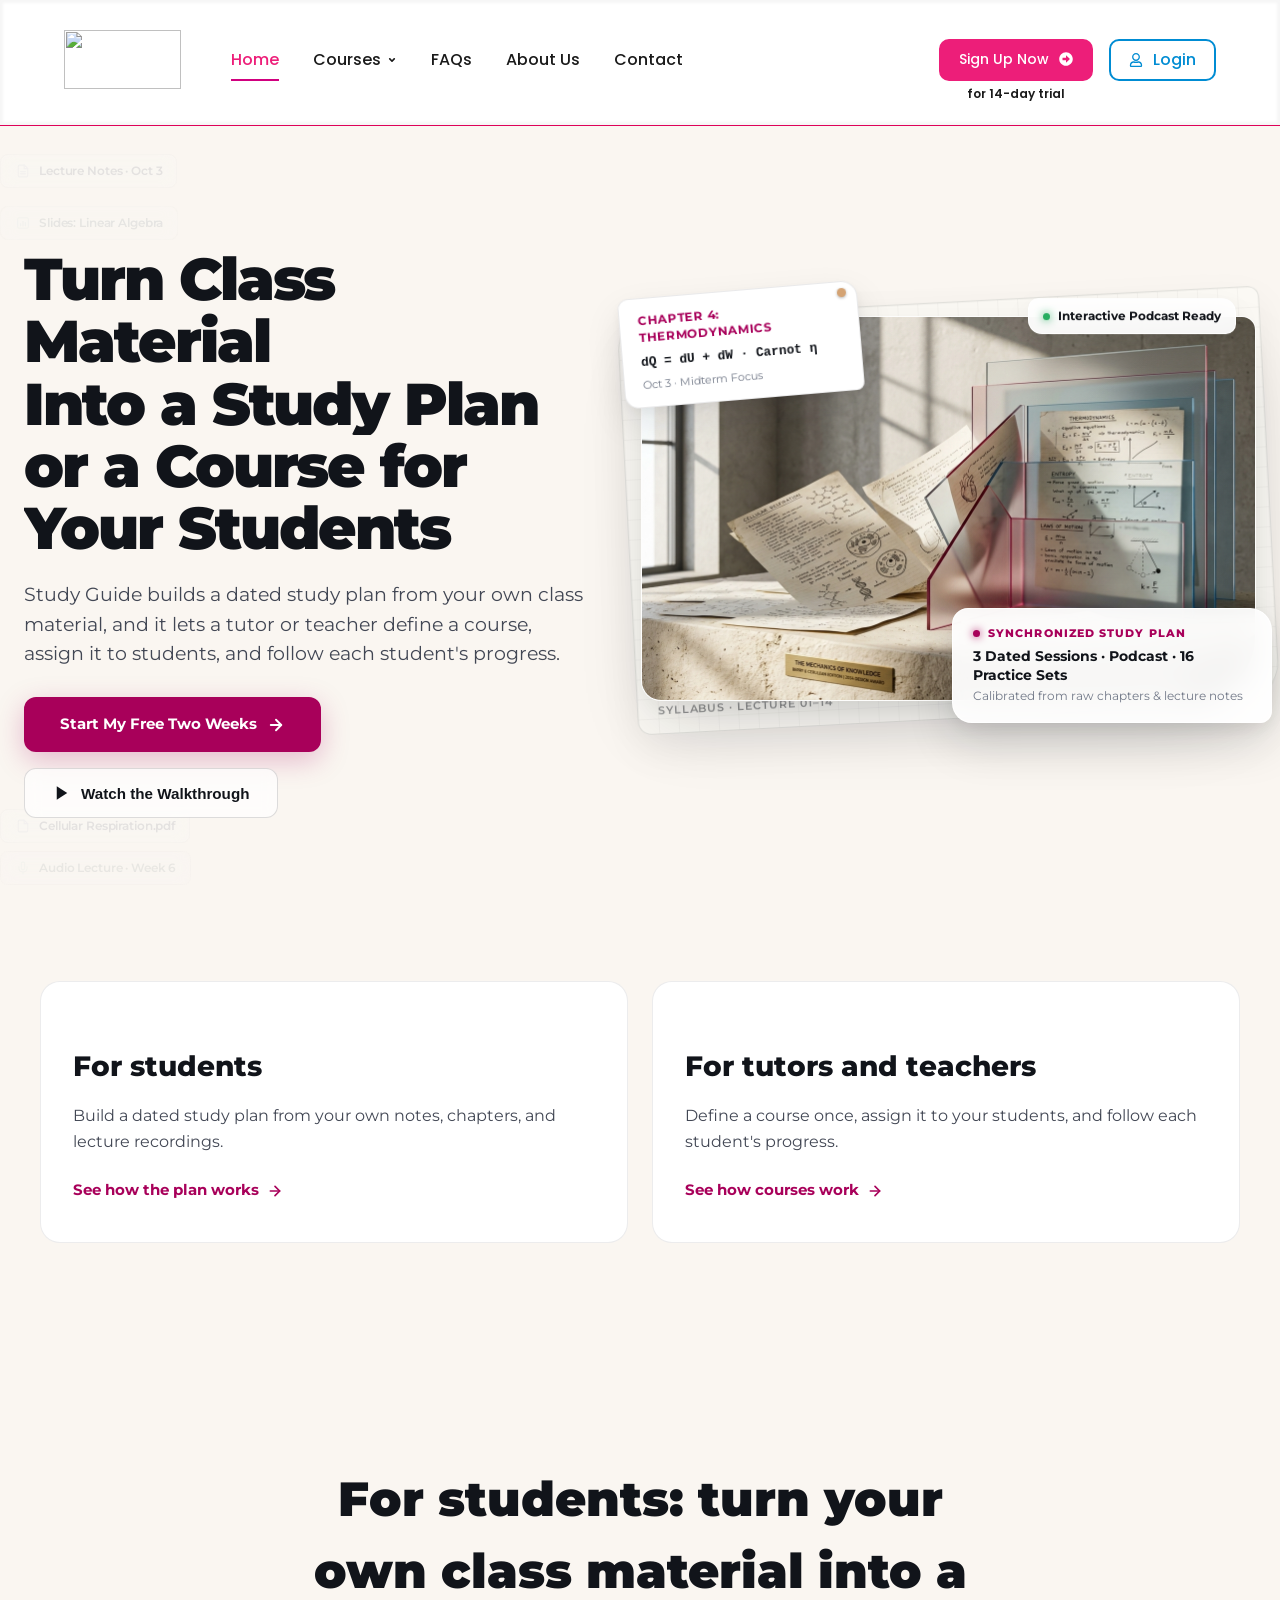
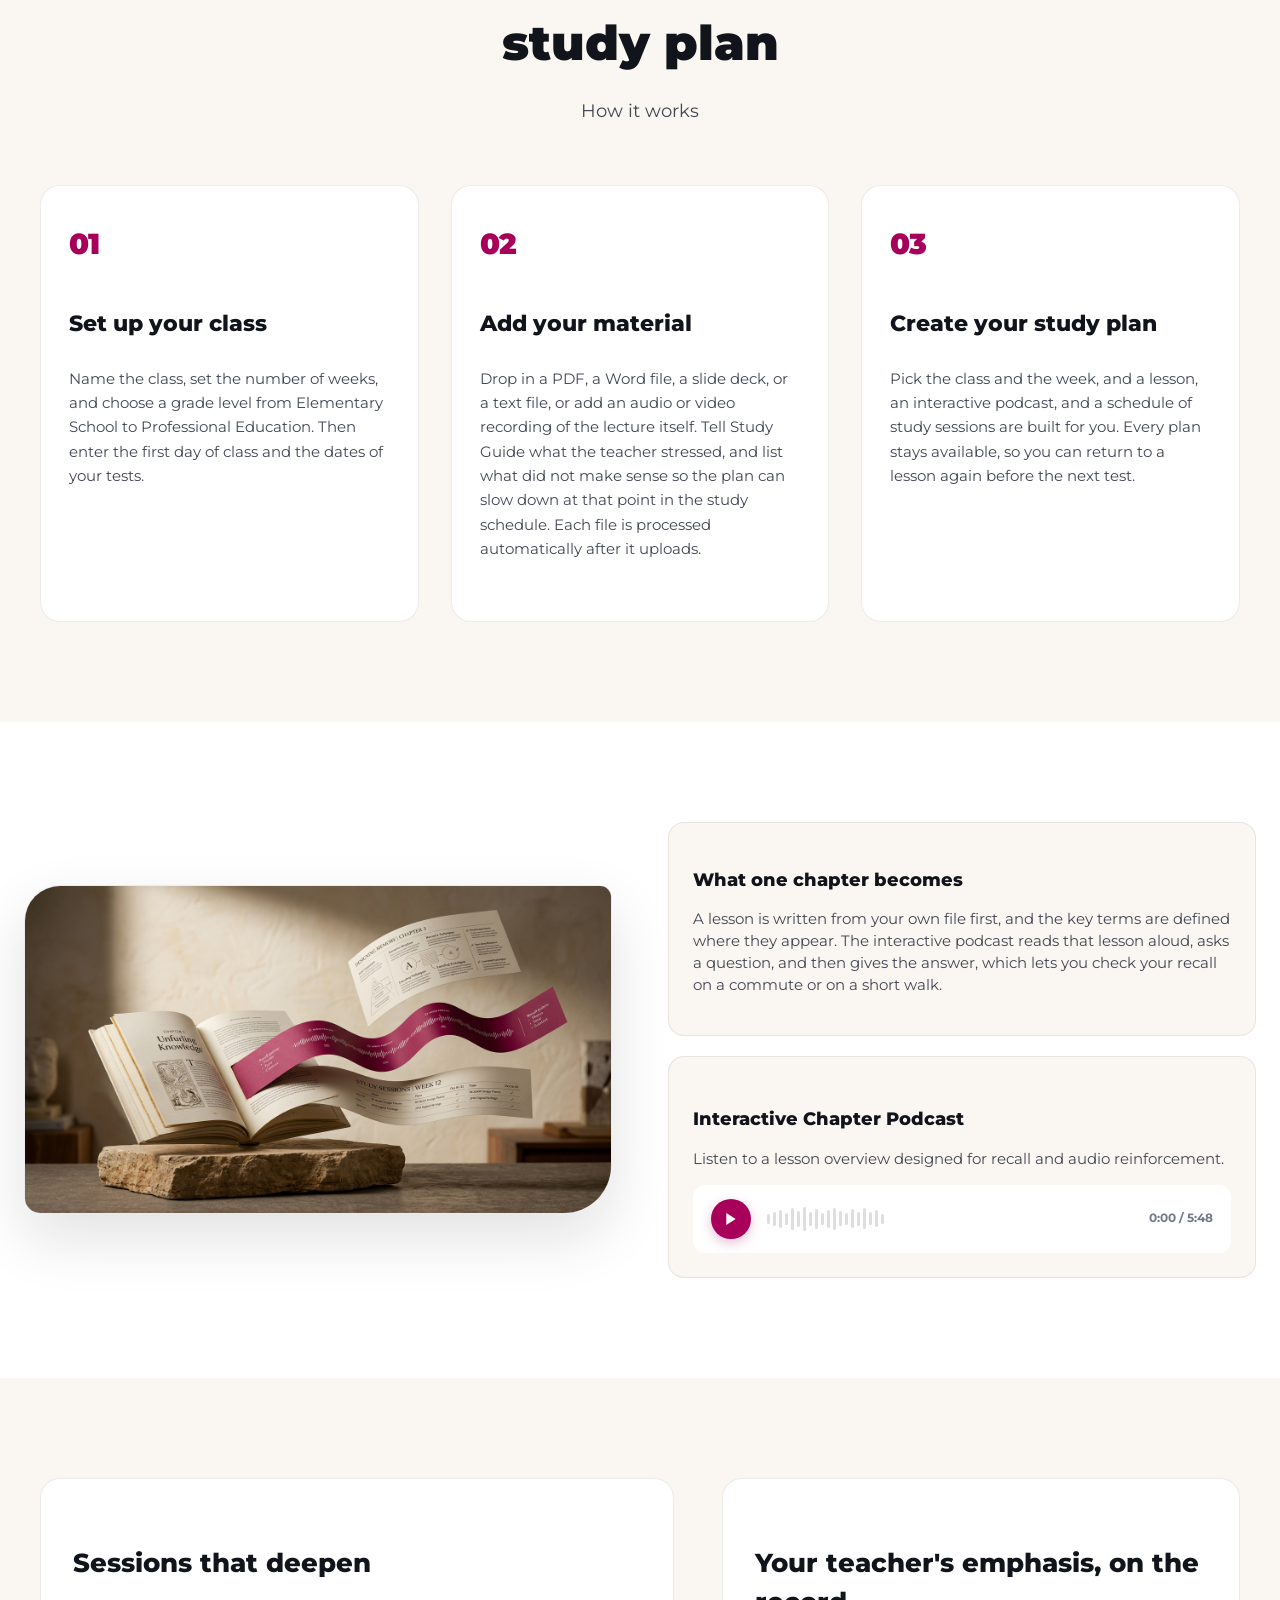
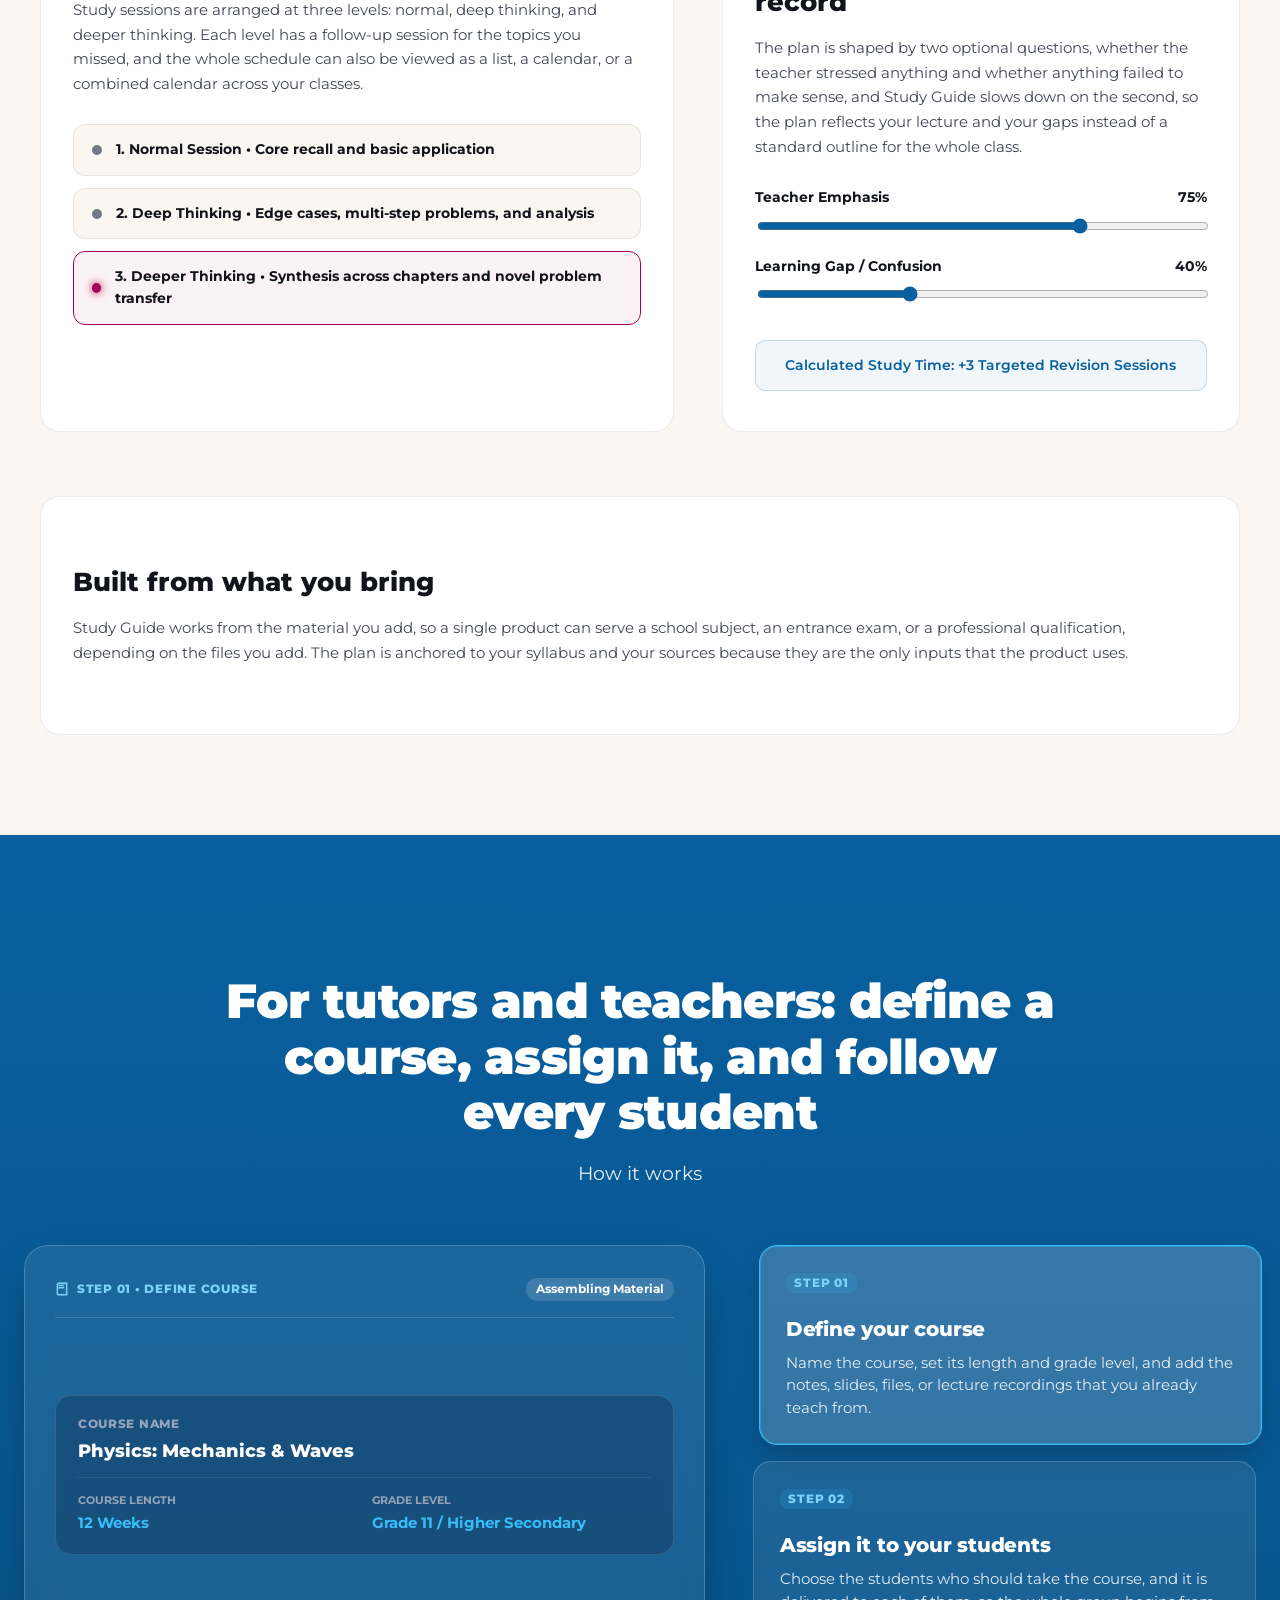
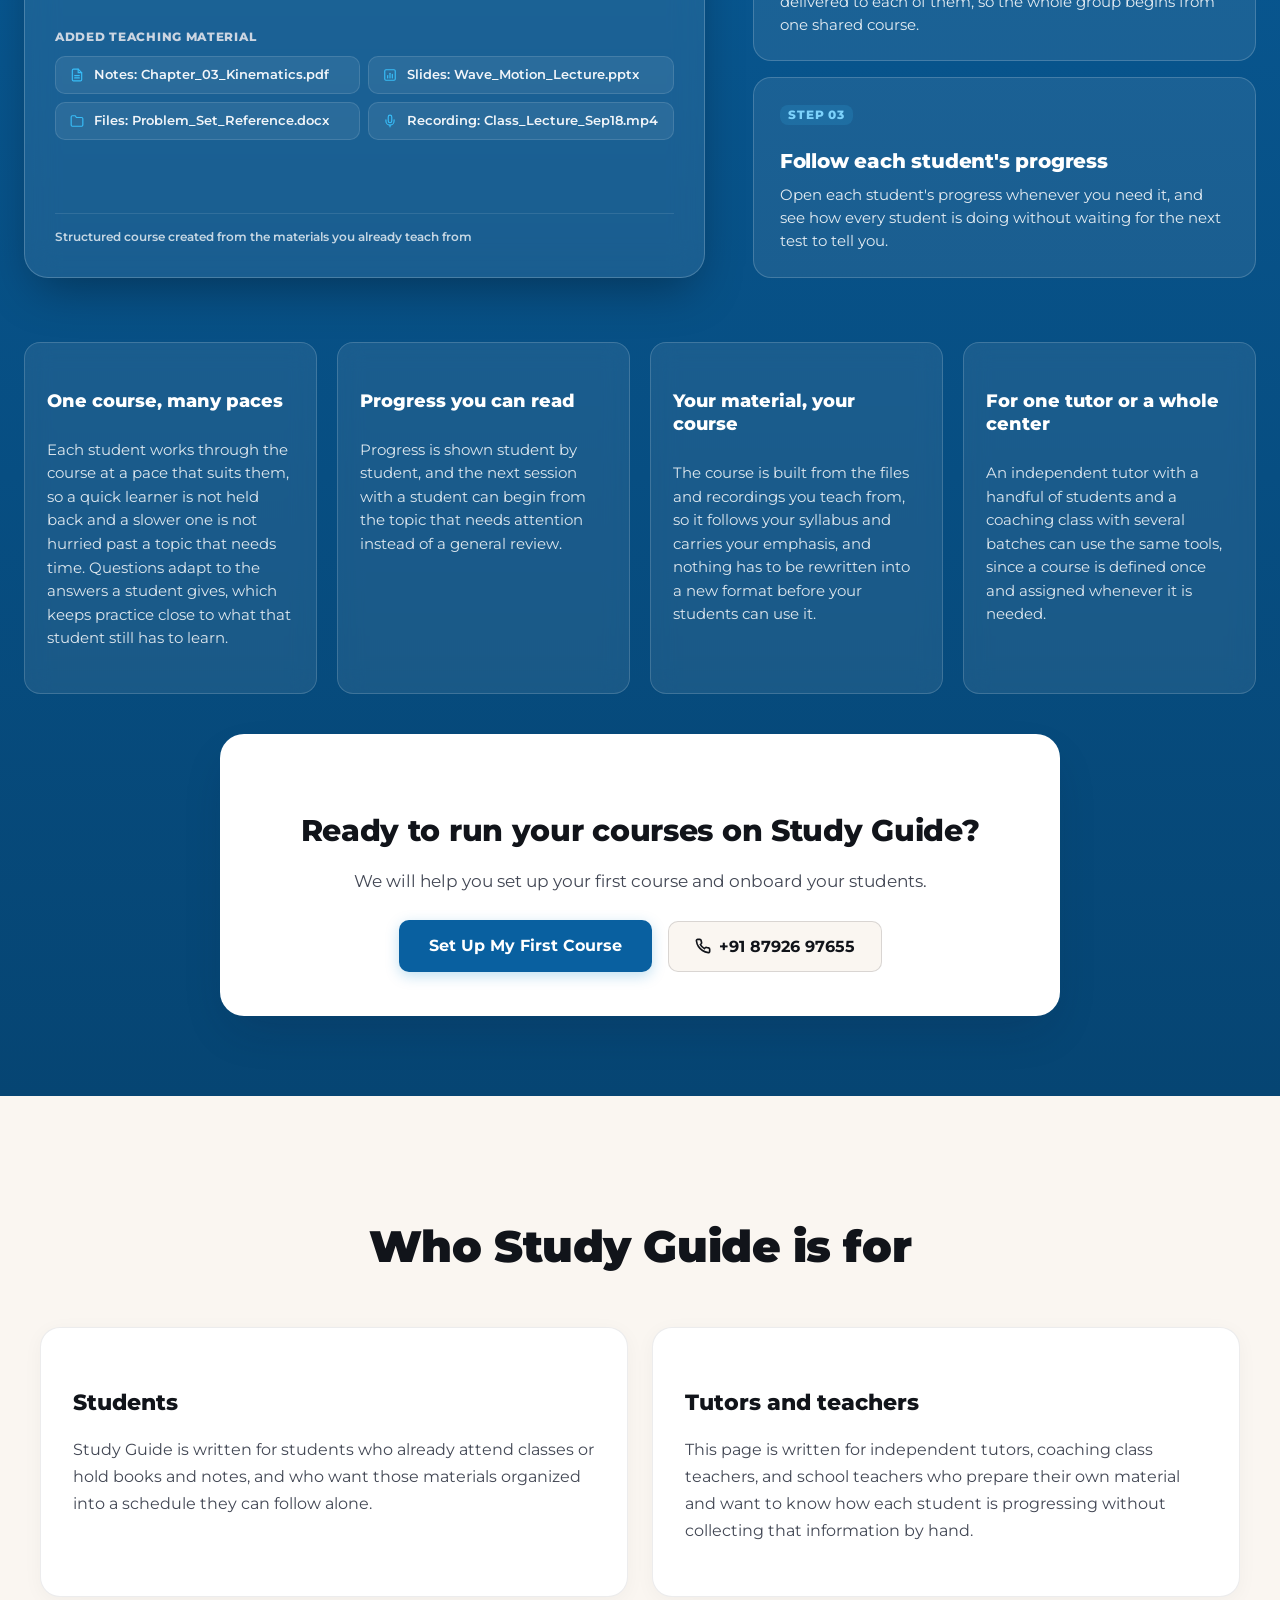
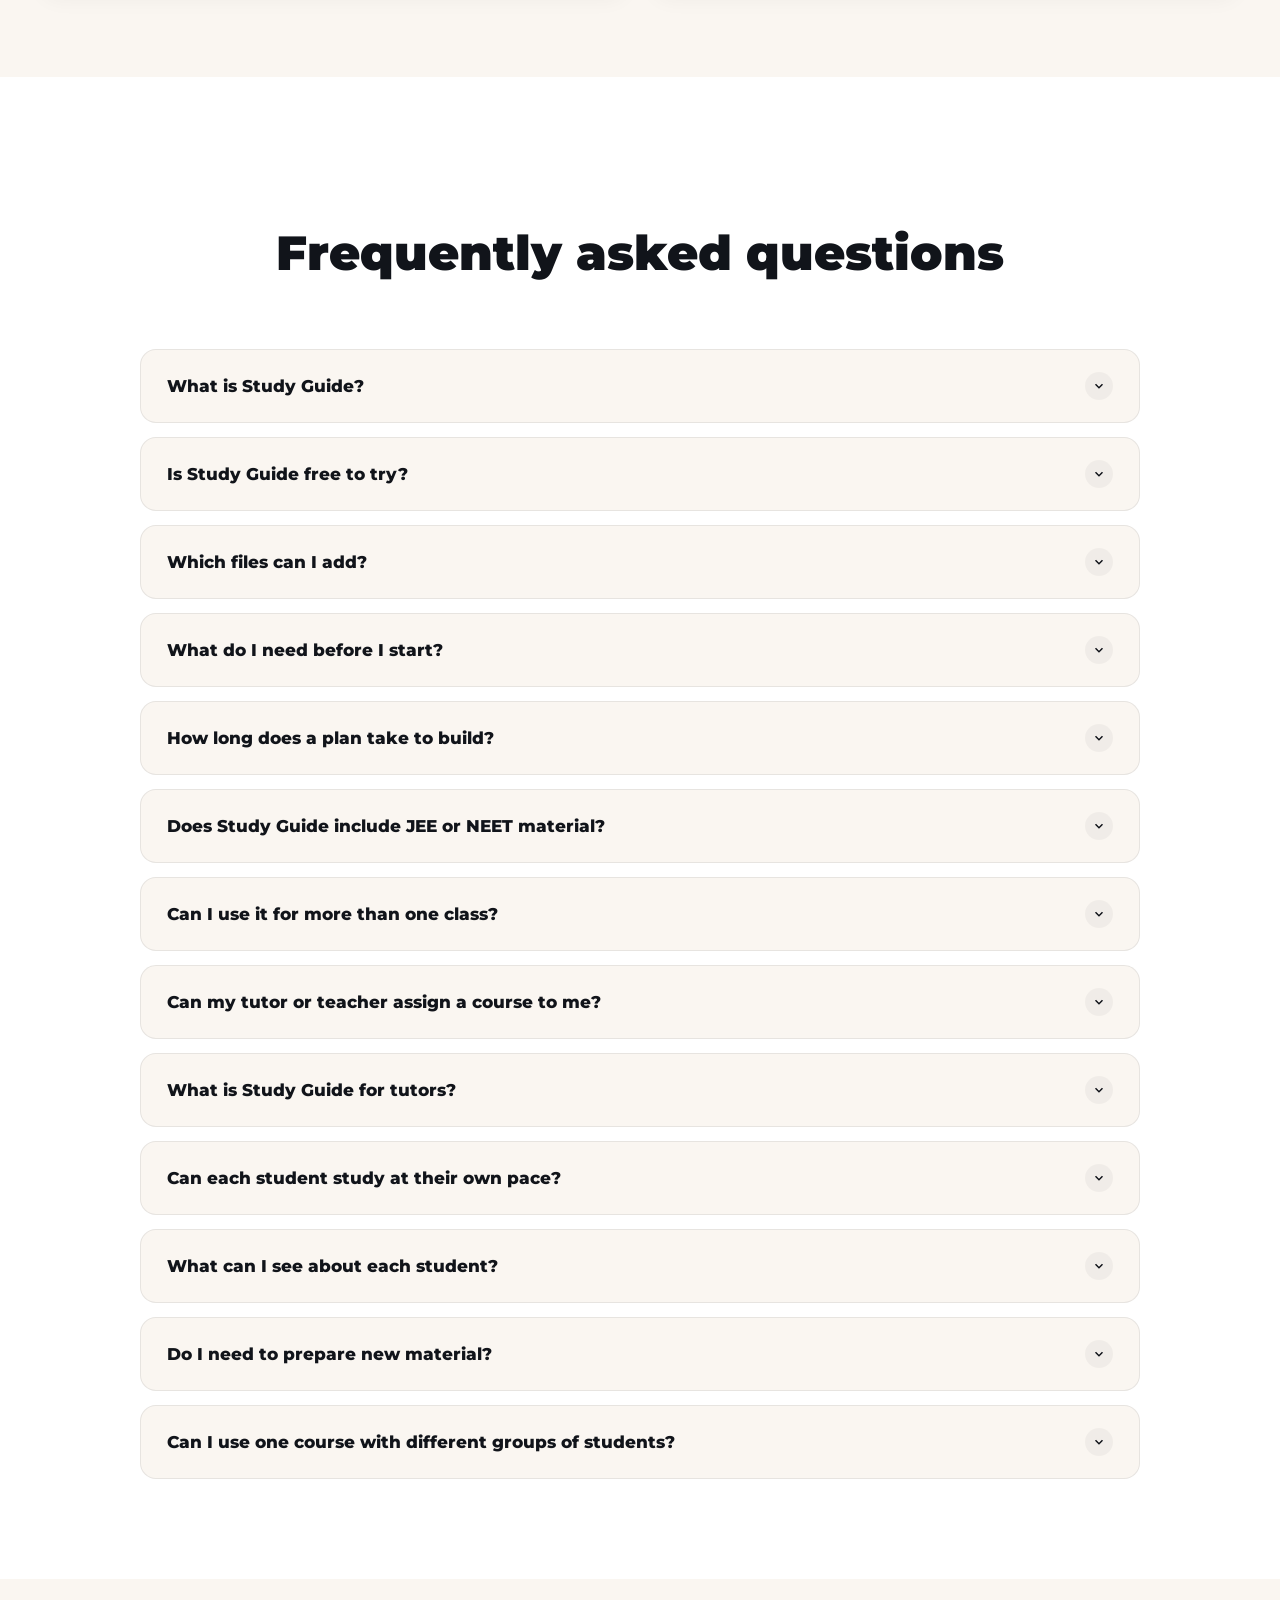
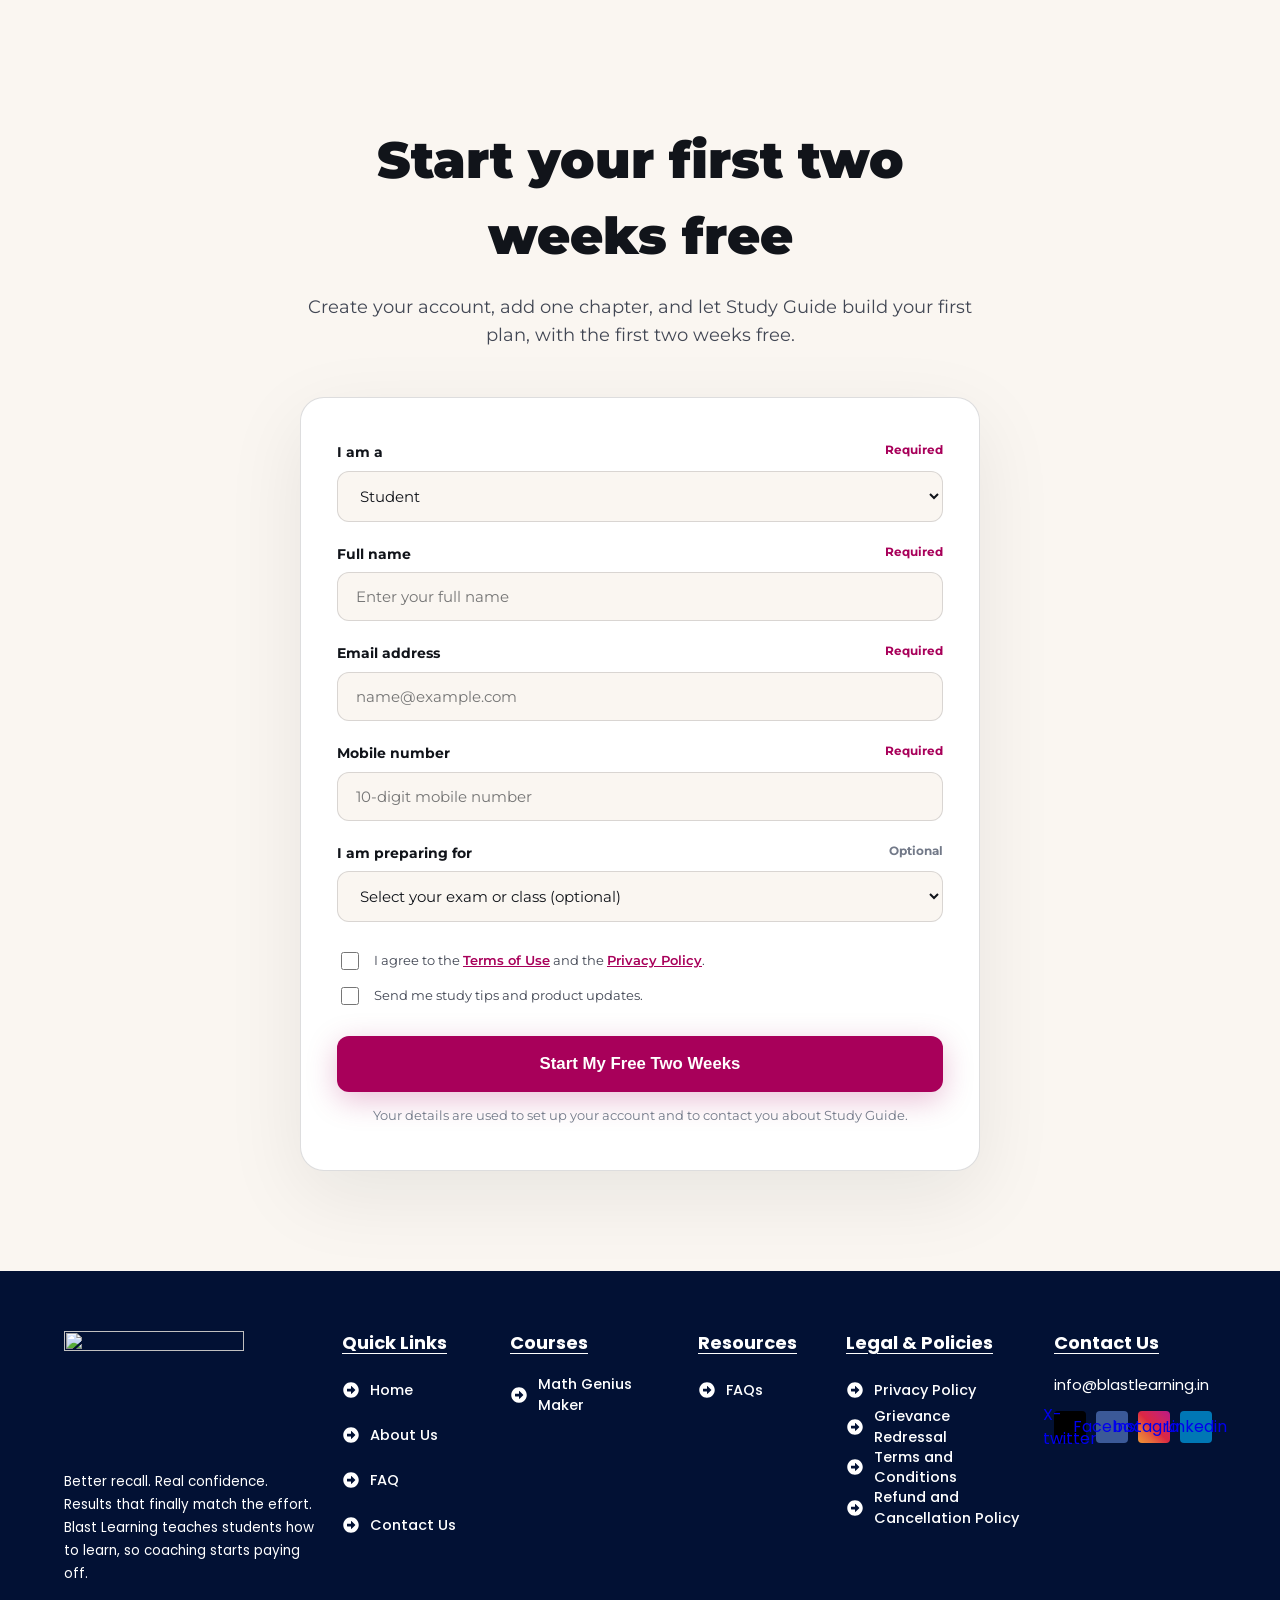
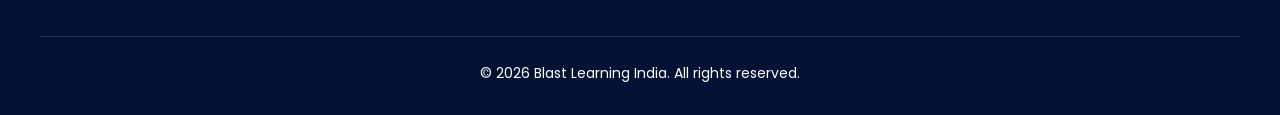
==== study-guide.html @ faa40636 "Update Study Guide page: Remove emojis and align strictly with approved Word doc" ====
<!DOCTYPE html>
<html lang="en-US">
<head>
  <meta charset="UTF-8">
  <meta name="viewport" content="width=device-width, initial-scale=1.0, minimum-scale=1.0">

  <!-- Primary SEO -->
  <title>Study Guide | Study Plans for Students, Courses for Tutors</title>
  <meta name="description" content="Turn class material into a study plan, or define a course, assign it, and follow each student's progress. First two weeks free.">
  <meta name="keywords" content="study plan from notes, course builder for tutors, track student progress, assign lessons to students">
  <link rel="canonical" href="https://blastlearning.in/study-guide/">
  <meta name="robots" content="index, follow">

  <!-- Open Graph -->
  <meta property="og:type" content="website">
  <meta property="og:url" content="https://blastlearning.in/study-guide/">
  <meta property="og:title" content="Study Guide | Study Plans for Students, Courses for Tutors">
  <meta property="og:description" content="Turn class material into a study plan, or define a course, assign it, and follow each student's progress. First two weeks free.">
  <meta property="og:image" content="https://blastlearning.in/wp-content/uploads/2026/08/competency-based-learning-BAtKkKB3.png">
  <meta property="og:image:width" content="1200">
  <meta property="og:image:height" content="630">

  <!-- Twitter Card -->
  <meta name="twitter:card" content="summary_large_image">
  <meta name="twitter:title" content="Study Guide | Study Plans for Students, Courses for Tutors">
  <meta name="twitter:description" content="Turn class material into a study plan, or define a course, assign it, and follow each student's progress. First two weeks free.">
  <meta name="twitter:image" content="https://blastlearning.in/wp-content/uploads/2026/08/competency-based-learning-BAtKkKB3.png">

  <!-- Favicons -->
  <link rel="icon" href="https://blastlearning.in/wp-content/uploads/2026/09/cropped-fav3-32x32.png" sizes="32x32">
  <link rel="icon" href="https://blastlearning.in/wp-content/uploads/2026/09/cropped-fav3-192x192.png" sizes="192x192">
  <link rel="apple-touch-icon" href="https://blastlearning.in/wp-content/uploads/2026/09/cropped-fav3-180x180.png">

  <!-- Google Fonts: Poppins (Locked Site Chrome) + Montserrat & Newsreader (Study Guide Art Direction) -->
  <link rel="preconnect" href="https://fonts.googleapis.com">
  <link rel="preconnect" href="https://fonts.gstatic.com" crossorigin>
  <link href="https://fonts.googleapis.com/css2?family=Montserrat:ital,wght@0,300;0,400;0,500;0,600;0,700;0,800;0,900;1,400;1,600&family=Newsreader:ital,opsz,wght@0,6..72,400;0,6..72,500;0,6..72,600;1,6..72,400;1,6..72,500;1,6..72,600&family=Poppins:ital,wght@0,300;0,400;0,500;0,600;0,700;1,400;1,600&display=swap" rel="stylesheet">

  <!-- Locked Site Theme Stylesheets (WordPress / Elementor Chrome Integration) -->
  <link rel="stylesheet" id="hello-elementor-theme-style-css" href="https://blastlearning.in/wp-content/themes/hello-elementor/assets/css/theme.css?ver=3.4.9" media="all">
  <link rel="stylesheet" id="hello-elementor-header-footer-css" href="https://blastlearning.in/wp-content/themes/hello-elementor/assets/css/header-footer.css?ver=3.4.9" media="all">
    <link rel="stylesheet" id="royal-elementor-addons-css" href="https://blastlearning.in/wp-content/plugins/royal-elementor-addons/assets/css/frontend.min.css?ver=1.7.1064" media="all">
  <link rel="stylesheet" id="elementor-post-55-css" href="https://blastlearning.in/wp-content/uploads/elementor/css/local-55-frontend-desktop.css" media="all">
  <link rel="stylesheet" id="elementor-post-185-css" href="https://blastlearning.in/wp-content/uploads/elementor/css/local-185-frontend-desktop.css" media="all">
  <link rel="stylesheet" id="elementor-frontend-css" href="https://blastlearning.in/wp-content/plugins/elementor/assets/css/frontend.min.css?ver=4.2.1" media="all">
  <link rel="stylesheet" id="widget-image-css" href="https://blastlearning.in/wp-content/plugins/elementor/assets/css/widget-image.min.css?ver=4.2.1" media="all">
  <link rel="stylesheet" id="widget-nav-menu-css" href="https://blastlearning.in/wp-content/plugins/elementor-pro/assets/css/widget-nav-menu.min.css?ver=3.34.0" media="all">
  <link rel="stylesheet" id="widget-heading-css" href="https://blastlearning.in/wp-content/plugins/elementor/assets/css/widget-heading.min.css?ver=4.2.1" media="all">
  <link rel="stylesheet" id="widget-social-icons-css" href="https://blastlearning.in/wp-content/plugins/elementor/assets/css/widget-social-icons.min.css?ver=4.2.1" media="all">
  <link rel="stylesheet" id="elementor-post-55-mobile-css" href="https://blastlearning.in/wp-content/uploads/elementor/css/local-55-frontend-mobile.css" media="(max-width:767px)">
  <link rel="stylesheet" id="font-awesome-5-all-css" href="https://blastlearning.in/wp-content/plugins/elementor/assets/lib/font-awesome/css/all.min.css?ver=1.7.1064" media="all">

  <!-- GSAP 3.12.5 + ScrollTrigger via CDN -->
  <script src="https://cdnjs.cloudflare.com/ajax/libs/gsap/3.12.5/gsap.min.js"></script>
  <script src="https://cdnjs.cloudflare.com/ajax/libs/gsap/3.12.5/ScrollTrigger.min.js"></script>

  <!-- JSON-LD: Block 1 - HowTo Students -->
  <script type="application/ld+json">
  {
    "@context": "https://schema.org",
    "@type": "HowTo",
    "name": "How to turn your class material into a study plan with Study Guide",
    "step": [
      {
        "@type": "HowToStep",
        "position": 1,
        "name": "Set up your class",
        "text": "Name the class and choose a grade level or target exam."
      },
      {
        "@type": "HowToStep",
        "position": 2,
        "name": "Add your material",
        "text": "Upload chapters, lecture slides, classroom notes, syllabus files, or an audio recording of a class."
      },
      {
        "@type": "HowToStep",
        "position": 3,
        "name": "Create your study plan",
        "text": "Study Guide builds a dated schedule of study sessions from your files, with an interactive podcast, a lesson, and practice questions for every chapter."
      }
    ]
  }
  </script>

  <!-- JSON-LD: Block 2 - HowTo Tutors -->
  <script type="application/ld+json">
  {
    "@context": "https://schema.org",
    "@type": "HowTo",
    "name": "How tutors and teachers run courses on Study Guide",
    "step": [
      {
        "@type": "HowToStep",
        "position": 1,
        "name": "Set up the course",
        "text": "Define the subject, syllabus, and sequence of topics once."
      },
      {
        "@type": "HowToStep",
        "position": 2,
        "name": "Add class material",
        "text": "Upload notes, problem sets, and reference files for each chapter."
      },
      {
        "@type": "HowToStep",
        "position": 3,
        "name": "Assign to students",
        "text": "Add students individually or in groups. Each student receives a dated study plan calibrated to their pace."
      },
      {
        "@type": "HowToStep",
        "position": 4,
        "name": "Follow progress and adjust",
        "text": "See who is on track, where students get stuck, and add review sessions where needed."
      }
    ]
  }
  </script>

  <!-- JSON-LD: Block 3 - FAQPage (All 13 approved questions) -->
  <script type="application/ld+json">
  {
    "@context": "https://schema.org",
    "@type": "FAQPage",
    "mainEntity": [
      {
        "@type": "Question",
        "name": "What is Study Guide?",
        "acceptedAnswer": {
          "@type": "Answer",
          "text": "A lesson, an interactive podcast, and a schedule of study sessions are built by Study Guide from the class material you upload. It works for any subject and level, because the content comes from your files."
        }
      },
      {
        "@type": "Question",
        "name": "Is Study Guide free to try?",
        "acceptedAnswer": {
          "@type": "Answer",
          "text": "Yes. The first two weeks are free for every new sign-up made through the form on this page."
        }
      },
      {
        "@type": "Question",
        "name": "Which files can I add?",
        "acceptedAnswer": {
          "@type": "Answer",
          "text": "You can upload PDFs, Word documents, slide decks, handwritten notes as scans or photos, and audio recordings of lectures."
        }
      },
      {
        "@type": "Question",
        "name": "What do I need before I start?",
        "acceptedAnswer": {
          "@type": "Answer",
          "text": "You only need the material for at least one chapter or topic. A full syllabus is helpful, but you can add more material as your class progresses."
        }
      },
      {
        "@type": "Question",
        "name": "How long does a plan take to build?",
        "acceptedAnswer": {
          "@type": "Answer",
          "text": "Most study plans and lessons are ready within a few minutes of uploading your material."
        }
      },
      {
        "@type": "Question",
        "name": "Does Study Guide include JEE or NEET material?",
        "acceptedAnswer": {
          "@type": "Answer",
          "text": "Study Guide uses the material you upload. If you add JEE or NEET notes, past papers, or syllabus chapters, the plan, lessons, and questions will be built from those files."
        }
      },
      {
        "@type": "Question",
        "name": "Can I use it for more than one class?",
        "acceptedAnswer": {
          "@type": "Answer",
          "text": "Yes. You can create multiple classes, each with its own files, study plan, and schedule."
        }
      },
      {
        "@type": "Question",
        "name": "Can my tutor or teacher assign a course to me?",
        "acceptedAnswer": {
          "@type": "Answer",
          "text": "Yes. If your tutor or school uses Study Guide, they can assign a course directly to your account. Your study plan will follow their syllabus, and your tutor will be able to follow your progress."
        }
      },
      {
        "@type": "Question",
        "name": "What is Study Guide for tutors?",
        "acceptedAnswer": {
          "@type": "Answer",
          "text": "Study Guide lets tutors turn their teaching material into structured courses, assign them to students, and follow each student's progress through a single dashboard."
        }
      },
      {
        "@type": "Question",
        "name": "Can each student study at their own pace?",
        "acceptedAnswer": {
          "@type": "Answer",
          "text": "Yes. While all students follow the same course material, their study sessions and revision rounds adapt to their individual schedule, mastery, and exam dates."
        }
      },
      {
        "@type": "Question",
        "name": "What can I see about each student?",
        "acceptedAnswer": {
          "@type": "Answer",
          "text": "You can see completed sessions, current chapter, scores on practice questions, areas where the student struggled, and their projected date for completing the course."
        }
      },
      {
        "@type": "Question",
        "name": "Do I need to prepare new material?",
        "acceptedAnswer": {
          "@type": "Answer",
          "text": "No. You use your existing lecture notes, problem sets, handouts, and recordings. Study Guide structures them into lessons, podcasts, and study sessions."
        }
      },
      {
        "@type": "Question",
        "name": "Can I use one course with different groups of students?",
        "acceptedAnswer": {
          "@type": "Answer",
          "text": "Yes. You set up the course once and assign it to individual students or batches. Each student or batch has an independent study plan and schedule."
        }
      }
    ]
  }
  </script>
<style>
/* ====================================================================
   BLAST LEARNING — STUDY GUIDE
   MASTER ART DIRECTION & DESIGN SYSTEM
   Mobile-First / High-Craft Editorial / Cinematic Storytelling
   Locked Site Chrome (Header 55 + Footer 185) + Study Guide Body
   ==================================================================== */

/* --- RESET & BOX SIZING --- */
#study-guide-page, #study-guide-page *, #study-guide-page *::before, #study-guide-page *::after {
  box-sizing: border-box;
}

:root, .elementor-kit-6 {
  /* Live Site Elementor Kit Tokens */
  --e-global-color-primary: #D1007F;
  --e-global-color-secondary: #008CD3;
  --e-global-color-text: #1A1A1A;
  --e-global-color-accent: #ED1E79;
  --e-global-color-83e0f8b: #ED6CA7;
  --e-global-color-1de6bd2: #46BFEF;
  --e-global-color-1cd97e6: #FFFFFF;
  --e-global-color-a33a292: #F5F5F5;
  --e-global-typography-primary-font-family: "Poppins";
  --e-global-typography-primary-font-size: 16px;
  --e-global-typography-primary-font-weight: 400;
  --e-global-typography-secondary-font-family: "Poppins";
  --e-global-typography-secondary-font-size: 16px;
  --e-global-typography-secondary-font-weight: 500;
  --e-global-typography-text-font-family: "Poppins";
  --e-global-typography-text-font-size: 18px;
  --e-global-typography-text-font-weight: 400;
  --e-global-typography-accent-font-family: "Poppins";
  --e-global-typography-accent-font-size: 18px;
  --e-global-typography-accent-font-weight: 600;
  --kit-widget-spacing: 20px;

  /* Approved Study Guide Brand Palette */
  --berry: #A8005A;
  --berry-deep: #5A0030;
  --berry-dark: #38001E;
  --berry-tint: rgba(168, 0, 90, 0.08);
  --berry-glow: rgba(168, 0, 90, 0.25);
  
  --cerulean: #0960A0;
  --cerulean-deep: #063F69;
  --cerulean-dark: #04243D;
  --cerulean-tint: rgba(9, 96, 160, 0.08);
  --cerulean-glow: rgba(9, 96, 160, 0.25);

  --wild-rose: #CB4C7A;
  --blue: #3A8EC0;
  
  --cream: #FAF6F1;
  --cream-alt: #F4EFEA;
  --stone: #F0EDE8;
  --stone-deep: #E5E1DA;

  /* Ink Hierarchy */
  --ink: #11141A;
  --ink-secondary: #424754;
  --ink-muted: #727988;
  --ink-faint: #A4ACB9;
  --white: #FFFFFF;

  /* Surface Layers */
  --surface-card: #FFFFFF;
  --surface-elevated: rgba(255, 255, 255, 0.94);
  --surface-glass: rgba(255, 255, 255, 0.72);
  --border-subtle: rgba(17, 20, 26, 0.08);
  --border-medium: rgba(17, 20, 26, 0.14);

  /* Physics Curves & Timings */
  --ease-out: cubic-bezier(0.16, 1, 0.3, 1);
  --ease-spring: cubic-bezier(0.34, 1.56, 0.64, 1);
  --ease-in-out: cubic-bezier(0.65, 0, 0.35, 1);
  --dur-fast: 0.25s;
  --dur-med: 0.5s;
  --dur-slow: 0.85s;

  /* Typography Scales */
  --font-display: 'Montserrat', -apple-system, BlinkMacSystemFont, "Segoe UI", Roboto, sans-serif;
  --font-serif: 'Newsreader', Georgia, serif;
  --font-site: 'Poppins', -apple-system, BlinkMacSystemFont, "Segoe UI", Roboto, sans-serif;
}

html {
  scroll-behavior: smooth;
  font-size: 16px;
  background-color: #ffffff;
  color: var(--ink);
  -webkit-font-smoothing: antialiased;
  -moz-osx-font-smoothing: grayscale;
}

body {
  font-family: var(--font-site);
  overflow-x: hidden;
  background: #ffffff;
  margin: 0;
  padding: 0;
  line-height: 1.5;
}

/* ====================================================================
   LOCKED GLOBAL SITE CHROME: HEADER (ELEMENTOR 55)
   Extracted authentic Elementor rules from https://blastlearning.in/
   ==================================================================== */
body:not(.elementor-editor-active) .elementor-location-header {
  position: sticky;
  top: 0;
  width: 100%;
  z-index: 99999;
  background: #ffffff;
  box-shadow: 0 5px 18px rgba(0, 0, 0, 0.08);
  display: flex;
  justify-content: center;
  align-items: center;
}

.elementor .e-aaa0a9c-cdf690f {
  font-family: "Poppins", Sans-serif;
  font-weight: 600;
  font-size: 13px;
  margin-block-start: -14px;
}

/* ====================================================================
   LOCKED GLOBAL SITE CHROME: HEADER (ELEMENTOR 55)
   Pixel-Perfect Match to https://blastlearning.in/
   ==================================================================== */

header.elementor-55.elementor-location-header {
  width: 100% !important;
  position: sticky !important;
  top: 0 !important;
  left: 0 !important;
  z-index: 9999 !important;
  background-color: #ffffff !important;
  border-bottom: 1px solid #de0158 !important;
  box-shadow: 0px 0px 3px 3px rgba(0, 0, 0, 0.04) inset !important;
}

/* Neutralize Elementor flex-grow zero-width calculation on widgets */
.elementor-55 * {
  --container-widget-width: auto !important;
}

/* Master Header Container (1200px max width centered, single horizontal row) */
.elementor-55 .elementor-element-3c6acfc,
.elementor-55 .e-3c6acfc-62e36c9 {
  display: flex !important;
  flex-direction: row !important;
  flex-wrap: nowrap !important;
  justify-content: space-between !important;
  align-items: center !important;
  width: 1200px !important;
  max-width: 100% !important;
  min-height: 125px !important;
  margin: 0 auto !important;
  padding: 22px 24px 28px 24px !important;
  box-sizing: border-box !important;
  background: transparent !important;
  border: none !important;
  box-shadow: none !important;
  position: relative !important;
}

/* Left Group: Logo + Navigation */
.elementor-55 .elementor-element-e7376c1 {
  display: flex !important;
  flex-direction: row !important;
  align-items: center !important;
  justify-content: flex-start !important;
  flex: 0 0 auto !important;
  width: auto !important;
  gap: 36px !important;
  margin: 0 !important;
  padding: 0 !important;
}

/* Logo */
.elementor-55 .elementor-element-1699c44 {
  display: flex !important;
  align-items: center !important;
  flex: 0 0 auto !important;
  width: auto !important;
  margin: 0 !important;
  padding: 0 !important;
}
.elementor-55 .elementor-element-1699c44 img {
  width: 117px !important;
  height: 59px !important;
  max-width: 120px !important;
  display: block !important;
}

/* Nav Menu Container */
.elementor-55 .elementor-element-a9d4c74 {
  display: flex !important;
  align-items: center !important;
  flex: 0 0 auto !important;
  width: auto !important;
  margin: 0 !important;
  padding: 0 !important;
}

/* Desktop Main Nav */
.elementor-55 .elementor-nav-menu--main {
  display: flex !important;
  align-items: center !important;
  width: auto !important;
}
.elementor-55 .elementor-nav-menu--main ul.elementor-nav-menu {
  display: flex !important;
  flex-direction: row !important;
  flex-wrap: nowrap !important;
  align-items: center !important;
  list-style: none !important;
  margin: 0 !important;
  padding: 0 !important;
  width: auto !important;
  gap: 6px !important;
}
.elementor-55 .elementor-nav-menu--main > ul.elementor-nav-menu > li {
  display: inline-flex !important;
  align-items: center !important;
  flex: 0 0 auto !important;
  width: auto !important;
  margin: 0 !important;
  padding: 0 !important;
  position: relative !important;
  list-style: none !important;
}
.elementor-55 .elementor-nav-menu--main .elementor-item {
  font-family: "Poppins", Sans-serif !important;
  font-size: 16px !important;
  font-weight: 500 !important;
  color: #1A1A1A !important;
  fill: #1A1A1A !important;
  padding: 10px 14px !important;
  display: inline-flex !important;
  align-items: center !important;
  text-decoration: none !important;
  position: relative !important;
  transition: color 0.2s ease, fill 0.2s ease !important;
  line-height: 1.2 !important;
  white-space: nowrap !important;
}
.elementor-55 .elementor-nav-menu--main .elementor-item:hover,
.elementor-55 .elementor-nav-menu--main .elementor-item.elementor-item-active {
  color: #ED1E79 !important;
  fill: #ED1E79 !important;
}

/* Active Underline for Home / Current page */
.elementor-55 .elementor-nav-menu--main .elementor-item.elementor-item-active::after {
  content: "" !important;
  position: absolute !important;
  bottom: -2px !important;
  left: 14px !important;
  right: 14px !important;
  height: 2px !important;
  background-color: #D1007F !important;
  display: block !important;
}

/* Courses Dropdown Chevron Icon */
.elementor-55 .elementor-item .sub-arrow {
  display: inline-flex !important;
  align-items: center !important;
  margin-left: 6px !important;
  vertical-align: middle !important;
}
.elementor-55 .elementor-item .sub-arrow svg {
  width: 10px !important;
  height: 10px !important;
  fill: currentColor !important;
  transition: transform 0.25s ease !important;
}

/* Desktop Dropdown Sub-menu */
@media (min-width: 1025px) {
  .elementor-55 .elementor-menu-toggle {
    display: none !important;
  }
  .elementor-55 .elementor-nav-menu--dropdown.elementor-nav-menu__container {
    display: none !important;
  }
  .elementor-55 .elementor-nav-menu--main li.menu-item-has-children {
    position: relative !important;
  }
  .elementor-55 .elementor-nav-menu--main li.menu-item-has-children > .sub-menu {
    position: absolute !important;
    top: 100% !important;
    left: 0 !important;
    min-width: 210px !important;
    background-color: #008CD3 !important;
    border-radius: 10px !important;
    padding: 6px 0 !important;
    margin: 4px 0 0 0 !important;
    list-style: none !important;
    box-shadow: 0 10px 25px rgba(0, 0, 0, 0.15) !important;
    display: none !important;
    opacity: 0 !important;
    visibility: hidden !important;
    transform: translateY(6px) !important;
    transition: opacity 0.2s ease, transform 0.2s ease, visibility 0.2s ease !important;
    z-index: 10000 !important;
  }
  .elementor-55 .elementor-nav-menu--main li.menu-item-has-children:hover > .sub-menu,
  .elementor-55 .elementor-nav-menu--main li.menu-item-has-children:focus-within > .sub-menu {
    display: block !important;
    opacity: 1 !important;
    visibility: visible !important;
    transform: translateY(0) !important;
  }
  .elementor-55 .elementor-nav-menu--main li.menu-item-has-children:hover .sub-arrow svg {
    transform: rotate(180deg) !important;
  }
  .elementor-55 .elementor-nav-menu--main .sub-menu a {
    font-family: "Poppins", Sans-serif !important;
    font-size: 14px !important;
    font-weight: 400 !important;
    color: #FFFFFF !important;
    fill: #FFFFFF !important;
    padding: 10px 18px !important;
    display: block !important;
    text-decoration: none !important;
    white-space: nowrap !important;
    transition: background-color 0.2s ease, color 0.2s ease !important;
  }
  .elementor-55 .elementor-nav-menu--main .sub-menu li:first-child a {
    border-top-left-radius: 10px !important;
    border-top-right-radius: 10px !important;
  }
  .elementor-55 .elementor-nav-menu--main .sub-menu li:last-child a {
    border-bottom-right-radius: 10px !important;
    border-bottom-left-radius: 10px !important;
  }
  .elementor-55 .elementor-nav-menu--main .sub-menu a:hover,
  .elementor-55 .elementor-nav-menu--main .sub-menu a:focus {
    background-color: #96CCE8 !important;
    color: #060505 !important;
  }
}

/* Right Group: CTA Buttons */
.elementor-55 .elementor-element-41bec5d {
  display: flex !important;
  flex-direction: row !important;
  align-items: center !important;
  justify-content: flex-end !important;
  flex: 0 0 auto !important;
  width: auto !important;
  margin: 0 !important;
  padding: 0 !important;
}
.elementor-55 .elementor-element-97a2151 {
  display: flex !important;
  flex-direction: row !important;
  align-items: center !important;
  justify-content: flex-end !important;
  flex: 0 0 auto !important;
  width: auto !important;
  gap: 16px !important;
  margin: 0 !important;
  padding: 0 !important;
}

/* Sign Up Button + 'for 14-day trial' Stack */
.elementor-55 .elementor-element-3b6a7c3 {
  display: flex !important;
  flex-direction: column !important;
  align-items: center !important;
  justify-content: center !important;
  flex: 0 0 auto !important;
  width: auto !important;
  margin: 0 !important;
  padding: 0 !important;
  position: relative !important;
}
.elementor-55 .elementor-element-2270f5f {
  display: flex !important;
  align-items: center !important;
  flex: 0 0 auto !important;
  width: auto !important;
  margin: 0 !important;
  padding: 0 !important;
}
.elementor-55 .elementor-element-2270f5f .elementor-button {
  background-color: #ED1E79 !important;
  font-family: "Poppins", Sans-serif !important;
  font-size: 14px !important;
  font-weight: 500 !important;
  line-height: 1.2em !important;
  fill: #FFFFFF !important;
  color: #FFFFFF !important;
  border: 2px solid #ED1E79 !important;
  border-radius: 10px !important;
  padding: 10px 18px !important;
  height: 42px !important;
  box-sizing: border-box !important;
  display: inline-flex !important;
  align-items: center !important;
  text-decoration: none !important;
  transition: all 0.2s ease !important;
  margin: 0 !important;
}
.elementor-55 .elementor-element-2270f5f .elementor-button:hover,
.elementor-55 .elementor-element-2270f5f .elementor-button:focus {
  background-color: #FFFFFF !important;
  color: #D1007F !important;
  fill: #D1007F !important;
  border-color: #ED1E79 !important;
}
.elementor-55 .elementor-element-2270f5f .elementor-button-content-wrapper {
  display: flex !important;
  flex-direction: row-reverse !important;
  align-items: center !important;
  gap: 10px !important;
}
.elementor-55 .elementor-element-2270f5f .elementor-button-icon {
  display: inline-flex !important;
  align-items: center !important;
}
.elementor-55 .elementor-element-2270f5f .elementor-button-icon svg {
  width: 14px !important;
  height: 14px !important;
  fill: currentColor !important;
}

/* Caption under Sign Up Now */
.elementor-55 .e-aaa0a9c-cdf690f {
  position: absolute !important;
  top: 100% !important;
  left: 0 !important;
  right: 0 !important;
  margin: 6px 0 0 0 !important;
  padding: 0 !important;
  font-family: "Poppins", Sans-serif !important;
  font-weight: 600 !important;
  font-size: 12px !important;
  color: #1A1A1A !important;
  line-height: 1.2 !important;
  text-align: center !important;
  white-space: nowrap !important;
}

/* Login Button */
.elementor-55 .elementor-element-d97f3af {
  display: flex !important;
  align-items: center !important;
  flex: 0 0 auto !important;
  width: auto !important;
  margin: 0 !important;
  padding: 0 !important;
}
.elementor-55 .elementor-element-d97f3af .elementor-button {
  background-color: #FFFFFF !important;
  font-family: "Poppins", Sans-serif !important;
  font-size: 16px !important;
  font-weight: 500 !important;
  line-height: 1.2em !important;
  fill: #008CD3 !important;
  color: #008CD3 !important;
  border: 2px solid #008CD3 !important;
  border-radius: 10px !important;
  padding: 10px 18px !important;
  height: 42px !important;
  box-sizing: border-box !important;
  display: inline-flex !important;
  align-items: center !important;
  text-decoration: none !important;
  transition: all 0.2s ease !important;
  margin: 0 !important;
}
.elementor-55 .elementor-element-d97f3af .elementor-button:hover,
.elementor-55 .elementor-element-d97f3af .elementor-button:focus {
  background-color: #008CD3 !important;
  color: #FFFFFF !important;
  fill: #FFFFFF !important;
  border-color: #008CD3 !important;
}
.elementor-55 .elementor-element-d97f3af .elementor-button-content-wrapper {
  display: flex !important;
  flex-direction: row !important;
  align-items: center !important;
  gap: 10px !important;
}
.elementor-55 .elementor-element-d97f3af .elementor-button-icon {
  display: inline-flex !important;
  align-items: center !important;
}
.elementor-55 .elementor-element-d97f3af .elementor-button-icon svg {
  width: 14px !important;
  height: 14px !important;
  fill: currentColor !important;
}

/* Tablet & Mobile Nav Responsive Rules */
@media (max-width: 1024px) {
  .elementor-55 .elementor-nav-menu--main {
    display: none !important;
  }
  .elementor-55 .elementor-menu-toggle {
    display: flex !important;
    align-items: center !important;
    justify-content: center !important;
    cursor: pointer !important;
    margin-left: 16px !important;
  }
  .elementor-55 .elementor-menu-toggle svg {
    width: 22px !important;
    height: 22px !important;
    fill: #1A1A1A !important;
  }
  .elementor-55 .elementor-menu-toggle .elementor-menu-toggle__icon--close {
    display: none !important;
  }
  .elementor-55 .elementor-menu-toggle.is-active .elementor-menu-toggle__icon--open {
    display: none !important;
  }
  .elementor-55 .elementor-menu-toggle.is-active .elementor-menu-toggle__icon--close {
    display: block !important;
  }
  .elementor-55 .elementor-nav-menu--dropdown {
    position: absolute !important;
    top: 100% !important;
    left: 0 !important;
    width: 100% !important;
    background-color: #008CD3 !important;
    padding: 16px 24px !important;
    display: none !important;
    box-shadow: 0 10px 25px rgba(0, 0, 0, 0.15) !important;
    z-index: 10000 !important;
  }
  .elementor-55 .elementor-nav-menu--dropdown.is-active {
    display: block !important;
  }
  .elementor-55 .elementor-nav-menu--dropdown ul {
    list-style: none !important;
    margin: 0 !important;
    padding: 0 !important;
  }
  .elementor-55 .elementor-nav-menu--dropdown li {
    margin: 8px 0 !important;
    list-style: none !important;
  }
  .elementor-55 .elementor-nav-menu--dropdown a {
    color: #FFFFFF !important;
    font-family: "Poppins", Sans-serif !important;
    font-size: 16px !important;
    font-weight: 500 !important;
    text-decoration: none !important;
    display: block !important;
    padding: 8px 0 !important;
  }
  .elementor-55 .elementor-nav-menu--dropdown .sub-menu {
    padding-left: 20px !important;
    list-style: none !important;
  }
}

@media (max-width: 767px) {
  .elementor-55 .elementor-element-3c6acfc,
  .elementor-55 .e-3c6acfc-62e36c9 {
    flex-wrap: wrap !important;
    padding: 10px 16px !important;
    justify-content: space-between !important;
  }
  .elementor-55 .elementor-element-e7376c1 {
    width: 100% !important;
    justify-content: space-between !important;
  }
  .elementor-55 .elementor-element-41bec5d {
    width: 100% !important;
    justify-content: center !important;
    margin-top: 10px !important;
  }
  .elementor-55 .elementor-element-2270f5f .elementor-button,
  .elementor-55 .elementor-element-d97f3af .elementor-button {
    font-size: 13px !important;
    padding: 8px 14px !important;
  }
}

/* ====================================================================
   APPROVED STUDY GUIDE BODY STYLES (SCOPED UNDER #study-guide-page)
   ==================================================================== */
/* ====================================================================
   STUDY GUIDE MODULE BASE ROOT (ISOLATED WRAPPER)
   ==================================================================== */
#study-guide-page {
  font-family: var(--font-display);
  background: var(--cream);
  color: var(--ink);
  overflow-x: hidden;
  position: relative;
  width: 100%;
  line-height: 1.5;
}
/* ====================================================================
   THE LIVING LEARNING CONTINUUM (PAGE-WIDE CONNECTING SPINE)
   ==================================================================== */
#study-guide-page .living-spine {
  position: fixed;
  left: 28px;
  top: 0;
  bottom: 0;
  width: 2px;
  background: linear-gradient(180deg, 
    rgba(168, 0, 90, 0) 0%,
    rgba(168, 0, 90, 0.4) 15%,
    rgba(9, 96, 160, 0.5) 50%,
    rgba(168, 0, 90, 0.4) 85%,
    rgba(168, 0, 90, 0) 100%
  );
  z-index: 99;
  pointer-events: none;
  opacity: 0.7;
}

@media (max-width: 768px) {
  #study-guide-page .living-spine { display: none; }
}

/* ====================================================================
   ACT 1: THE HERO CAMPAIGN CANVAS
   Art-directed hero with 100% visible, unobstructed campaign image
   ==================================================================== */
#study-guide-page .hero-campaign {
  position: relative;
  min-height: calc(100vh - 125px);
  padding: 40px 24px 50px;
  display: flex;
  flex-direction: column;
  justify-content: center;
  background: var(--cream);
  overflow: hidden;
}

#study-guide-page .hero-grid {
  position: relative;
  z-index: 2;
  max-width: 1360px;
  margin: 0 auto;
  width: 100%;
  display: grid;
  grid-template-columns: 1fr;
  gap: 48px;
  align-items: center;
}

@media (min-width: 1024px) {
  #study-guide-page .hero-grid {
    grid-template-columns: 1.05fr 1.15fr;
    gap: 56px;
  }
}

#study-guide-page .hero-copy-column {
  max-width: 660px;
}

#study-guide-page .hero-display-h1 {
  font-size: clamp(2.1rem, 4.6vw, 3.8rem);
  font-weight: 900;
  line-height: 1.06;
  letter-spacing: -0.035em;
  color: var(--ink);
  margin-bottom: 20px;
}
#study-guide-page .h1-clip-line {
  display: block;
  overflow: hidden;
}
#study-guide-page .h1-text-reveal {
  display: block;
  transform: translateY(0);
}

#study-guide-page .hero-lead-text {
  font-size: clamp(1rem, 1.8vw, 1.18rem);
  font-weight: 400;
  color: var(--ink-secondary);
  line-height: 1.58;
  max-width: 560px;
  margin-bottom: 28px;
  opacity: 1;
  transform: translateY(0);
}

#study-guide-page .hero-actions-cluster {
  display: flex;
  flex-wrap: wrap;
  align-items: center;
  gap: 16px;
  opacity: 1;
  transform: translateY(0);
}

#study-guide-page .btn-primary-glow {
  display: inline-flex;
  align-items: center;
  gap: 10px;
  padding: 16px 36px;
  font-size: 0.95rem;
  font-weight: 700;
  color: var(--white);
  background: var(--berry);
  border-radius: 12px;
  text-decoration: none;
  box-shadow: 0 8px 28px var(--berry-glow);
  transition: background var(--dur-fast) var(--ease-out), transform var(--dur-fast) var(--ease-out), box-shadow var(--dur-fast) var(--ease-out);
}
#study-guide-page .btn-primary-glow:hover {
  background: #8E004B;
  transform: translateY(-2px);
  box-shadow: 0 12px 36px var(--berry-glow);
}
#study-guide-page .btn-primary-glow svg {
  transition: transform 0.25s ease;
}
#study-guide-page .btn-primary-glow:hover svg {
  transform: translateX(4px);
}
#study-guide-page .btn-primary-glow:active { transform: scale(0.98); }

#study-guide-page .btn-editorial-ghost {
  display: inline-flex;
  align-items: center;
  gap: 10px;
  padding: 15px 28px;
  font-size: 0.95rem;
  font-weight: 600;
  color: var(--ink);
  background: rgba(255, 255, 255, 0.7);
  border: 1.5px solid var(--border-medium);
  border-radius: 12px;
  backdrop-filter: blur(8px);
  cursor: pointer;
  transition: all var(--dur-fast) ease;
}
#study-guide-page .btn-editorial-ghost:hover {
  border-color: var(--berry);
  color: var(--berry);
  background: var(--white);
  transform: translateY(-1px);
}

/* ====================================================================
   ACT 1: HERO CAMPAIGN CANVAS — AMBIENT WAVE MOTION SYSTEM
   Continuous Right -> Left drift with gentle sinusoidal wave paths.
   Protected content zone: strictly avoids H1, lead paragraph, and CTA.
   ==================================================================== */
#study-guide-page .hero-material-backdrop {
  position: absolute;
  inset: 0;
  pointer-events: none;
  overflow: hidden;
  z-index: 1;
}

#study-guide-page .material-piece {
  position: absolute;
  left: 0;
  display: inline-flex;
  align-items: center;
  gap: 8px;
  padding: 7px 14px;
  background: rgba(255, 255, 255, 0.72);
  backdrop-filter: blur(8px);
  -webkit-backdrop-filter: blur(8px);
  border: 1px solid rgba(17, 20, 26, 0.08);
  border-radius: 8px;
  box-shadow: 0 4px 14px rgba(17, 20, 26, 0.03);
  font-family: var(--font-body);
  font-size: 0.76rem;
  font-weight: 600;
  color: var(--ink-muted);
  pointer-events: none;
  will-change: transform, opacity;
  white-space: nowrap;
  user-select: none;
}
#study-guide-page .material-piece .mat-icon {
  font-size: 0.9rem;
  line-height: 1;
  opacity: 0.85;
}
#study-guide-page .material-piece .mat-label {
  letter-spacing: -0.01em;
}

/* Lane 1: Upper Sky Lane (High above H1 and hero composition) */
#study-guide-page .mat-lane-1 {
  top: 28px;
  animation: heroWaveFlow1 26s linear infinite;
  animation-delay: -7s;
  opacity: 0.16;
}

/* Lane 2: Upper Margin Lane (Skims above the text block) */
#study-guide-page .mat-lane-2 {
  top: 80px;
  animation: heroWaveFlow2 32s linear infinite;
  animation-delay: -18s;
  opacity: 0.14;
}

/* Lane 3: Lower Apron Lane (Below the CTA and below the hero visual pedestal) */
#study-guide-page .mat-lane-3 {
  bottom: 58px;
  animation: heroWaveFlow3 24s linear infinite;
  animation-delay: -11s;
  opacity: 0.16;
}

/* Lane 4: Deep Base Lane (Along the bottom transition seam) */
#study-guide-page .mat-lane-4 {
  bottom: 16px;
  animation: heroWaveFlow4 36s linear infinite;
  animation-delay: -26s;
  opacity: 0.12;
}

/* --- Sinusoidal Wave Keyframes (Right -> Left Travel + Soft Up-Down-Up) --- */
@keyframes heroWaveFlow1 {
  0% {
    transform: translate3d(102vw, 0px, 0) rotate(-3deg);
    opacity: 0;
  }
  4% {
    opacity: 0.16;
  }
  20% {
    transform: translate3d(78vw, -8px, 0) rotate(-1.5deg);
  }
  38% {
    transform: translate3d(54vw, 7px, 0) rotate(1deg);
  }
  56% {
    transform: translate3d(30vw, -7px, 0) rotate(-1deg);
  }
  74% {
    transform: translate3d(6vw, 8px, 0) rotate(2deg);
    opacity: 0.16;
  }
  92% {
    opacity: 0.12;
  }
  98% {
    opacity: 0;
  }
  100% {
    transform: translate3d(-330px, 0px, 0) rotate(-3deg);
    opacity: 0;
  }
}

@keyframes heroWaveFlow2 {
  0% {
    transform: translate3d(102vw, 0px, 0) rotate(4deg);
    opacity: 0;
  }
  5% {
    opacity: 0.14;
  }
  22% {
    transform: translate3d(76vw, 9px, 0) rotate(2deg);
  }
  42% {
    transform: translate3d(50vw, -8px, 0) rotate(-1deg);
  }
  64% {
    transform: translate3d(24vw, 8px, 0) rotate(2.5deg);
  }
  82% {
    transform: translate3d(-2vw, -6px, 0) rotate(0deg);
    opacity: 0.14;
  }
  94% {
    opacity: 0.08;
  }
  100% {
    transform: translate3d(-330px, 0px, 0) rotate(3deg);
    opacity: 0;
  }
}

@keyframes heroWaveFlow3 {
  0% {
    transform: translate3d(102vw, 0px, 0) rotate(-5deg);
    opacity: 0;
  }
  4% {
    opacity: 0.16;
  }
  24% {
    transform: translate3d(74vw, -7px, 0) rotate(-2deg);
  }
  46% {
    transform: translate3d(48vw, 8px, 0) rotate(1deg);
  }
  68% {
    transform: translate3d(22vw, -8px, 0) rotate(-1deg);
  }
  86% {
    transform: translate3d(-4vw, 6px, 0) rotate(2deg);
    opacity: 0.16;
  }
  96% {
    opacity: 0.06;
  }
  100% {
    transform: translate3d(-330px, 0px, 0) rotate(-4deg);
    opacity: 0;
  }
}

@keyframes heroWaveFlow4 {
  0% {
    transform: translate3d(102vw, 0px, 0) rotate(3deg);
    opacity: 0;
  }
  5% {
    opacity: 0.12;
  }
  25% {
    transform: translate3d(75vw, 8px, 0) rotate(1deg);
  }
  50% {
    transform: translate3d(46vw, -7px, 0) rotate(-2deg);
  }
  72% {
    transform: translate3d(18vw, 8px, 0) rotate(2deg);
  }
  88% {
    transform: translate3d(-6vw, -5px, 0) rotate(0deg);
    opacity: 0.12;
  }
  97% {
    opacity: 0.05;
  }
  100% {
    transform: translate3d(-330px, 0px, 0) rotate(2deg);
    opacity: 0;
  }
}

/* Reduced Motion Override */
@media (prefers-reduced-motion: reduce) {
  #study-guide-page .mat-lane-1,
  #study-guide-page .mat-lane-2,
  #study-guide-page .mat-lane-3,
  #study-guide-page .mat-lane-4 {
    animation: none !important;
    opacity: 0.12 !important;
    transform: none !important;
  }
}

/* Restored Floating Product State Badge (Layer 3B: Top-Right of Hero Frame) */
#study-guide-page .hero-perimeter-badge {
  position: absolute;
  top: -16px;
  right: 20px;
  z-index: 4;
  display: inline-flex;
  align-items: center;
  gap: 8px;
  padding: 8px 14px;
  background: rgba(255, 255, 255, 0.94);
  backdrop-filter: blur(14px);
  -webkit-backdrop-filter: blur(14px);
  border: 1px solid rgba(255, 255, 255, 0.95);
  border-radius: 10px 14px 10px 14px;
  box-shadow: 0 12px 28px rgba(17, 20, 26, 0.08);
  font-size: 0.76rem;
  font-weight: 700;
  color: var(--ink);
  pointer-events: none;
  will-change: transform;
}
#study-guide-page .badge-pulse-dot {
  width: 7px;
  height: 7px;
  border-radius: 50%;
  background: #27AE60;
  box-shadow: 0 0 8px #27AE60;
  animation: pulseGreen 2.2s infinite;
}
@keyframes pulseGreen {
  0% { transform: scale(0.95); opacity: 0.8; }
  50% { transform: scale(1.2); opacity: 1; }
  100% { transform: scale(0.95); opacity: 0.8; }
}

/* ====================================================================
   ACT 1: HERO CAMPAIGN CANVAS — ART-DIRECTED EDITORIAL COMPOSITION
   ==================================================================== */
#study-guide-page .hero-stage-column {
  position: relative;
  width: 100%;
  display: flex;
  justify-content: center;
  align-items: center;
}

#study-guide-page .hero-composition-wrap {
  position: relative;
  width: 100%;
  max-width: 620px;
  margin: 0 auto;
  perspective: 1200px;
}

/* Depth Layer 1: Archival Document Underlay (Syllabus manuscript backing) */
#study-guide-page .hero-layer-underlay {
  position: absolute;
  inset: -14px -14px -18px -14px;
  background: #fbf9f4;
  border: 1px solid rgba(17, 20, 26, 0.1);
  border-radius: 32px 12px 42px 14px;
  transform: rotate(-3deg);
  box-shadow: 0 16px 40px rgba(17, 20, 26, 0.06);
  z-index: 1;
  pointer-events: none;
  overflow: hidden;
  will-change: transform;
}
#study-guide-page .underlay-grid-pattern {
  position: absolute;
  inset: 0;
  background-image: 
    linear-gradient(rgba(17, 20, 26, 0.04) 1px, transparent 1px),
    linear-gradient(90deg, rgba(17, 20, 26, 0.04) 1px, transparent 1px);
  background-size: 20px 20px;
  opacity: 0.7;
}
#study-guide-page .underlay-meta-strip {
  position: absolute;
  bottom: 12px;
  left: 20px;
  right: 20px;
  display: flex;
  justify-content: space-between;
  align-items: center;
  font-family: var(--font-body);
  font-size: 0.7rem;
  letter-spacing: 0.08em;
  color: rgba(17, 20, 26, 0.45);
  text-transform: uppercase;
}
#study-guide-page .underlay-file-tag {
  font-weight: 600;
}
#study-guide-page .underlay-stamp {
  font-weight: 700;
  padding: 2px 8px;
  background: rgba(17, 20, 26, 0.05);
  border-radius: 4px;
  letter-spacing: 0.1em;
}

/* Depth Layer 2: Main Editorial Hero Image Frame with Distinctive Asymmetric Architectural Silhouette */
#study-guide-page .hero-master-image-frame {
  position: relative;
  z-index: 2;
  border-radius: 48px 14px 64px 20px;
  overflow: hidden;
  box-shadow: 0 32px 75px -15px rgba(17, 20, 26, 0.18), 0 12px 30px -8px rgba(17, 20, 26, 0.08);
  border: 1.5px solid rgba(255, 255, 255, 0.9);
  background: #f0ede6;
  will-change: transform;
  transform-origin: center center;
}
#study-guide-page .hero-master-image {
  width: 100%;
  height: auto;
  aspect-ratio: 16 / 10;
  object-fit: cover;
  display: block;
}
#study-guide-page .hero-frame-sheen {
  position: absolute;
  inset: 0;
  background: linear-gradient(135deg, rgba(255, 255, 255, 0.22) 0%, rgba(255, 255, 255, 0) 50%, rgba(0, 0, 0, 0.06) 100%);
  pointer-events: none;
}

/* Depth Layer 3: Physical Note Fragment (Handwritten lecture cue converging) */
#study-guide-page .hero-paper-fragment {
  position: absolute;
  top: -24px;
  left: -20px;
  z-index: 4;
  background: #ffffff;
  border: 1px solid rgba(17, 20, 26, 0.09);
  border-radius: 10px 16px 8px 14px;
  box-shadow: 0 16px 36px rgba(17, 20, 26, 0.1), 0 4px 12px rgba(17, 20, 26, 0.05);
  transform: rotate(-4.5deg);
  padding: 14px 18px;
  max-width: 240px;
  pointer-events: none;
  will-change: transform;
}
#study-guide-page .fragment-inner {
  display: flex;
  flex-direction: column;
  gap: 3px;
  position: relative;
}
#study-guide-page .fragment-pin {
  position: absolute;
  top: -8px;
  right: -8px;
  width: 9px;
  height: 9px;
  border-radius: 50%;
  background: #d4a373;
  box-shadow: 0 1px 3px rgba(0,0,0,0.3);
}
#study-guide-page .fragment-topic {
  font-family: var(--font-body);
  font-size: 0.72rem;
  font-weight: 700;
  color: var(--berry);
  text-transform: uppercase;
  letter-spacing: 0.06em;
}
#study-guide-page .fragment-eq {
  font-family: "Courier New", Courier, monospace;
  font-size: 0.8rem;
  font-weight: 700;
  color: var(--ink);
  margin: 2px 0;
}
#study-guide-page .fragment-meta {
  font-size: 0.68rem;
  color: var(--ink-muted);
}

/* Depth Layer 4: Translucent Structured Product UI Panel (Edge-positioned on bottom right, unblocking focal point) */
#study-guide-page .hero-structured-panel {
  position: absolute;
  bottom: -22px;
  right: -16px;
  z-index: 5;
  background: rgba(255, 255, 255, 0.94);
  backdrop-filter: blur(16px);
  -webkit-backdrop-filter: blur(16px);
  border: 1px solid rgba(255, 255, 255, 0.95);
  border-radius: 16px 22px 12px 20px;
  box-shadow: 0 20px 48px rgba(17, 20, 26, 0.14), 0 6px 18px rgba(17, 20, 26, 0.06);
  padding: 16px 20px;
  max-width: 320px;
  pointer-events: auto;
  will-change: transform;
}
#study-guide-page .panel-header {
  display: flex;
  align-items: center;
  gap: 8px;
  margin-bottom: 6px;
}
#study-guide-page .panel-pulse-dot {
  width: 7px;
  height: 7px;
  border-radius: 50%;
  background: var(--berry);
  box-shadow: 0 0 8px var(--berry);
  animation: pulseDot 2.2s infinite;
}
@keyframes pulseDot {
  0% { transform: scale(0.95); opacity: 0.8; }
  50% { transform: scale(1.2); opacity: 1; }
  100% { transform: scale(0.95); opacity: 0.8; }
}
#study-guide-page .panel-kicker {
  font-size: 0.68rem;
  font-weight: 800;
  letter-spacing: 0.1em;
  color: var(--berry);
  text-transform: uppercase;
}
#study-guide-page .panel-body {
  display: flex;
  flex-direction: column;
  gap: 3px;
}
#study-guide-page .panel-title-text {
  font-size: 0.88rem;
  font-weight: 700;
  color: var(--ink);
  line-height: 1.35;
}
#study-guide-page .panel-meta-text {
  font-size: 0.74rem;
  color: var(--ink-muted);
}

/* Mobile Responsiveness for Hero Visual */
@media (max-width: 768px) {
  #study-guide-page .hero-composition-wrap {
    max-width: 100%;
    margin-top: 24px;
  }
  #study-guide-page .hero-master-image-frame {
    border-radius: 36px 12px 44px 16px;
  }
  #study-guide-page .hero-paper-fragment {
    top: -16px;
    left: -8px;
    padding: 10px 14px;
    max-width: 200px;
  }
  #study-guide-page .hero-perimeter-badge {
    top: -14px;
    right: 8px;
    padding: 6px 10px;
    font-size: 0.7rem;
  }
  #study-guide-page .hero-structured-panel {
    bottom: -16px;
    right: -8px;
    padding: 12px 16px;
    max-width: 270px;
  }
  /* On tablets/mobile keep 2 lanes to preserve clean canvas */
  #study-guide-page .mat-lane-2,
  #study-guide-page .mat-lane-4 {
    display: none;
  }
  #study-guide-page .mat-lane-1 {
    top: 14px;
    opacity: 0.12;
  }
  #study-guide-page .mat-lane-3 {
    bottom: 24px;
    opacity: 0.12;
  }
}
@media (max-width: 480px) {
  #study-guide-page .hero-master-image-frame {
    border-radius: 28px 10px 36px 14px;
  }
  #study-guide-page .hero-paper-fragment,
  #study-guide-page .hero-perimeter-badge {
    display: none;
  }
  #study-guide-page .hero-material-backdrop {
    display: none;
  }
  #study-guide-page .hero-structured-panel {
    position: relative;
    bottom: auto;
    right: auto;
    margin-top: 16px;
    max-width: 100%;
    border-radius: 14px;
  }
}

/* ====================================================================
   ACT 2: HERO -> BERRY TRANSITION (CONTINUITY BRIDGE)
   ==================================================================== */
#study-guide-page .act-gateway {
  position: relative;
  background: var(--cream);
  padding: 80px 24px;
}
#study-guide-page .gateway-split {
  max-width: 1200px;
  margin: 0 auto;
  display: grid;
  grid-template-columns: 1fr;
  gap: 24px;
}
@media (min-width: 768px) {
  #study-guide-page .gateway-split { grid-template-columns: 1fr 1fr; }
}
#study-guide-page .gateway-portal {
  background: var(--white);
  border-radius: 20px;
  padding: 40px 32px;
  border: 1.5px solid var(--border-subtle);
  transition: all var(--dur-fast) ease;
  cursor: pointer;
}
#study-guide-page .gateway-portal:hover {
  transform: translateY(-4px);
  border-color: var(--berry);
  box-shadow: 0 16px 40px rgba(168, 0, 90, 0.08);
}
#study-guide-page .portal-tag {
  font-size: 0.75rem;
  font-weight: 800;
  letter-spacing: 0.1em;
  text-transform: uppercase;
  color: var(--berry);
  margin-bottom: 12px;
}
#study-guide-page .portal-heading {
  font-size: 1.75rem;
  font-weight: 800;
  color: var(--ink);
  margin-bottom: 12px;
}
#study-guide-page .portal-summary {
  font-size: 1rem;
  color: var(--ink-secondary);
  line-height: 1.6;
  margin-bottom: 24px;
}
#study-guide-page .portal-cta {
  display: inline-flex;
  align-items: center;
  gap: 8px;
  font-weight: 700;
  color: var(--berry);
  text-decoration: none;
  font-size: 0.95rem;
}

/* Continuous Transition Banner into Berry */
#study-guide-page .hero-berry-funnel {
  position: relative;
  text-align: center;
  padding: 60px 24px 20px;
  max-width: 980px;
  margin: 0 auto;
}
#study-guide-page .funnel-statement {
  font-family: var(--font-display);
  font-size: clamp(1.4rem, 3.2vw, 2.2rem);
  font-weight: 900;
  letter-spacing: -0.01em;
  color: var(--ink);
  text-transform: uppercase;
}
#study-guide-page .funnel-arrow {
  display: inline-flex;
  margin-top: 16px;
  color: var(--berry);
  animation: bounceDown 2s infinite;
}
@keyframes bounceDown {
  0%, 100% { transform: translateY(0); }
  50% { transform: translateY(8px); }
}

/* ====================================================================
   ACT 3: THE BERRY TRANSFORMATION (KINETIC DATA CONDUIT)
   ==================================================================== */
#study-guide-page .act-berry-transformation {
  position: relative;
  background: linear-gradient(180deg, #A8005A 0%, #7E0043 100%);
  color: var(--white);
  padding: 100px 24px;
  overflow: hidden;
}
#study-guide-page .transformation-inner {
  max-width: 1240px;
  margin: 0 auto;
}
#study-guide-page .berry-head {
  text-align: center;
  max-width: 760px;
  margin: 0 auto 64px;
}
#study-guide-page .berry-eyebrow {
  display: inline-block;
  font-size: 0.78rem;
  font-weight: 800;
  letter-spacing: 0.14em;
  text-transform: uppercase;
  color: rgba(255, 255, 255, 0.8);
  margin-bottom: 16px;
}
#study-guide-page .berry-title {
  font-size: clamp(2rem, 4.5vw, 3.2rem);
  font-weight: 900;
  line-height: 1.1;
  color: #FFFFFF;
  margin-bottom: 20px;
}
#study-guide-page .berry-desc {
  font-size: clamp(1.05rem, 2vw, 1.25rem);
  color: rgba(255, 255, 255, 0.9);
  line-height: 1.6;
}

/* Kinetic Stream Architecture: Left -> Center Conduit -> Right */
#study-guide-page .kinetic-pipeline-grid {
  display: grid;
  grid-template-columns: 1fr;
  gap: 36px;
  align-items: center;
}
@media (min-width: 992px) {
  #study-guide-page .kinetic-pipeline-grid {
    grid-template-columns: 1fr 140px 1fr;
    gap: 20px;
  }
}

#study-guide-page .pipeline-column {
  display: flex;
  flex-direction: column;
  gap: 14px;
}
#study-guide-page .pipeline-col-title {
  font-size: 0.85rem;
  font-weight: 800;
  letter-spacing: 0.1em;
  text-transform: uppercase;
  color: rgba(255, 255, 255, 0.75);
  margin-bottom: 6px;
}

/* Material Chips */
#study-guide-page .raw-chip-item {
  display: flex;
  align-items: center;
  gap: 12px;
  padding: 14px 18px;
  border-radius: 12px;
  background: rgba(255, 255, 255, 0.12);
  border: 1px solid rgba(255, 255, 255, 0.2);
  backdrop-filter: blur(8px);
  color: #fff;
  font-size: 0.92rem;
  font-weight: 600;
}
#study-guide-page .raw-chip-icon {
  width: 28px;
  height: 28px;
  border-radius: 6px;
  background: rgba(255, 255, 255, 0.2);
  display: flex;
  align-items: center;
  justify-content: center;
}

/* Center Animated Conduit */
#study-guide-page .kinetic-conduit-hub {
  display: flex;
  flex-direction: column;
  align-items: center;
  justify-content: center;
  padding: 20px 0;
}
#study-guide-page .conduit-stream-line {
  position: relative;
  width: 100%;
  height: 4px;
  background: rgba(255, 255, 255, 0.25);
  border-radius: 2px;
  overflow: hidden;
}
#study-guide-page .conduit-stream-line::after {
  content: '';
  position: absolute;
  top: 0;
  left: -50%;
  width: 50%;
  height: 100%;
  background: linear-gradient(90deg, transparent, #FFFFFF, transparent);
  animation: streamFlow 1.8s cubic-bezier(0.4, 0, 0.2, 1) infinite;
}
@keyframes streamFlow {
  0% { left: -50%; }
  100% { left: 100%; }
}

#study-guide-page .conduit-badge {
  margin-top: 12px;
  padding: 4px 12px;
  border-radius: 4px;
  background: rgba(0, 0, 0, 0.25);
  font-size: 0.72rem;
  font-weight: 800;
  letter-spacing: 0.08em;
  text-transform: uppercase;
  color: #fff;
}

/* Structured Output Chips */
#study-guide-page .struct-chip-item {
  display: flex;
  align-items: center;
  gap: 12px;
  padding: 14px 18px;
  border-radius: 12px;
  background: rgba(255, 255, 255, 0.95);
  color: var(--ink);
  font-size: 0.92rem;
  font-weight: 700;
  box-shadow: 0 10px 24px rgba(0, 0, 0, 0.15);
  transition: transform 0.2s ease;
}
#study-guide-page .struct-chip-item:hover {
  transform: translateX(4px);
}
#study-guide-page .struct-chip-dot {
  width: 8px;
  height: 8px;
  border-radius: 50%;
  background: var(--berry);
}

/* ====================================================================
   ACT 4: STUDENT STAGE — CONTINUOUS 3-STEP PIPELINE
   ==================================================================== */
#study-guide-page .act-student-stage {
  position: relative;
  background: var(--cream);
  padding: 100px 24px;
}
#study-guide-page .student-stage-inner {
  max-width: 1200px;
  margin: 0 auto;
}
#study-guide-page .stage-section-head {
  text-align: center;
  max-width: 720px;
  margin: 0 auto 60px;
}
#study-guide-page .stage-eyebrow {
  font-size: 0.78rem;
  font-weight: 800;
  letter-spacing: 0.12em;
  text-transform: uppercase;
  color: var(--berry);
  margin-bottom: 14px;
  display: block;
}
#study-guide-page .stage-title {
  font-size: clamp(2rem, 4vw, 3rem);
  font-weight: 900;
  color: var(--ink);
  margin-bottom: 18px;
}
#study-guide-page .stage-desc {
  font-size: 1.1rem;
  color: var(--ink-secondary);
  line-height: 1.6;
}

/* Continuous Horizontal / Vertical Connected Pipeline */
#study-guide-page .continuous-pipeline-wrap {
  position: relative;
  display: grid;
  grid-template-columns: 1fr;
  gap: 24px;
}
@media (min-width: 992px) {
  #study-guide-page .continuous-pipeline-wrap {
    grid-template-columns: repeat(3, 1fr);
    gap: 32px;
  }
}

#study-guide-page .pipeline-step-node {
  position: relative;
  background: var(--white);
  border-radius: 20px;
  padding: 36px 28px;
  border: 1.5px solid var(--border-subtle);
  display: flex;
  flex-direction: column;
  transition: all var(--dur-fast) ease;
}
#study-guide-page .pipeline-step-node:hover {
  border-color: var(--berry);
  transform: translateY(-4px);
  box-shadow: 0 16px 40px rgba(17, 20, 26, 0.08);
}

#study-guide-page .node-num-header {
  display: flex;
  align-items: center;
  justify-content: space-between;
  margin-bottom: 20px;
}
#study-guide-page .node-num-badge {
  font-family: var(--font-display);
  font-size: 1.8rem;
  font-weight: 900;
  color: var(--berry);
  letter-spacing: -0.04em;
}
#study-guide-page .node-step-tag {
  font-size: 0.74rem;
  font-weight: 800;
  letter-spacing: 0.08em;
  text-transform: uppercase;
  padding: 4px 10px;
  border-radius: 999px;
  background: rgba(168, 0, 90, 0.08);
  color: var(--berry);
}
#study-guide-page .node-title {
  font-size: 1.35rem;
  font-weight: 800;
  color: var(--ink);
  margin-bottom: 12px;
}
#study-guide-page .node-text {
  font-size: 0.95rem;
  color: var(--ink-secondary);
  line-height: 1.6;
  margin-bottom: 24px;
}

/* Interactive Preview Box Inside Step */
#study-guide-page .node-visual-preview {
  margin-top: auto;
  background: var(--cream);
  border-radius: 12px;
  padding: 16px;
  border: 1px solid var(--border-subtle);
}
#study-guide-page .preview-mini-title {
  font-size: 0.72rem;
  font-weight: 800;
  letter-spacing: 0.06em;
  text-transform: uppercase;
  color: var(--ink-muted);
  margin-bottom: 8px;
}
#study-guide-page .preview-mini-content {
  font-size: 0.85rem;
  font-weight: 600;
  color: var(--ink);
}

/* ====================================================================
   ACT 5: CHAPTER DECONSTRUCT & MULTIMODAL ECOSYSTEM
   ==================================================================== */
#study-guide-page .act-chapter-deconstruct {
  position: relative;
  background: var(--white);
  padding: 100px 24px;
}
#study-guide-page .deconstruct-inner {
  max-width: 1280px;
  margin: 0 auto;
}
#study-guide-page .deconstruct-grid {
  display: grid;
  grid-template-columns: 1fr;
  gap: 56px;
  align-items: center;
}
@media (min-width: 1024px) {
  #study-guide-page .deconstruct-grid {
    grid-template-columns: 1fr 1fr;
  }
}
#study-guide-page .deconstruct-image-frame {
  position: relative;
  border-radius: 36px 12px 48px 16px;
  border: 1px solid rgba(17, 20, 26, 0.08);
  overflow: hidden;
  box-shadow: 0 24px 60px rgba(17, 20, 26, 0.12);
}
#study-guide-page .deconstruct-image {
  width: 100%;
  height: auto;
  display: block;
}

/* Multimodal Interactive Sandbox */
#study-guide-page .multimodal-sandbox {
  display: flex;
  flex-direction: column;
  gap: 20px;
}
#study-guide-page .multimodal-box {
  background: var(--cream);
  border-radius: 16px;
  padding: 24px;
  border: 1.5px solid var(--border-subtle);
  transition: all var(--dur-fast) ease;
}
#study-guide-page .multimodal-box:hover {
  border-color: var(--berry);
  box-shadow: 0 10px 30px rgba(0,0,0,0.05);
}
#study-guide-page .mm-box-tag {
  font-size: 0.74rem;
  font-weight: 800;
  letter-spacing: 0.08em;
  text-transform: uppercase;
  color: var(--berry);
  margin-bottom: 8px;
  display: flex;
  align-items: center;
  gap: 6px;
}
#study-guide-page .mm-box-title {
  font-size: 1.15rem;
  font-weight: 800;
  color: var(--ink);
  margin-bottom: 8px;
}
#study-guide-page .mm-box-text {
  font-size: 0.92rem;
  color: var(--ink-secondary);
  line-height: 1.5;
}

/* Interactive Podcast Player Component */
#study-guide-page .player-interface {
  margin-top: 14px;
  background: var(--white);
  border-radius: 12px;
  padding: 14px 18px;
  display: flex;
  align-items: center;
  gap: 16px;
}
#study-guide-page .btn-play-toggle {
  width: 40px;
  height: 40px;
  border-radius: 50%;
  background: var(--berry);
  color: #fff;
  border: none;
  cursor: pointer;
  display: flex;
  align-items: center;
  justify-content: center;
  flex-shrink: 0;
  box-shadow: 0 4px 12px var(--berry-glow);
  transition: transform 0.2s ease;
}
#study-guide-page .btn-play-toggle:hover { transform: scale(1.05); }
#study-guide-page .waveform-track {
  flex-grow: 1;
  display: flex;
  align-items: center;
  gap: 3px;
  height: 24px;
}
#study-guide-page .wave-bar {
  width: 3px;
  height: 12px;
  background: var(--border-medium);
  border-radius: 2px;
  transition: height 0.2s ease, background 0.2s ease;
}
#study-guide-page .wave-bar.active {
  background: var(--berry);
  height: 20px;
}
#study-guide-page .track-time {
  font-size: 0.78rem;
  font-weight: 700;
  color: var(--ink-muted);
}

/* ====================================================================
   ACT 6: DEPTH & CALIBRATION (BRANCHING SESSIONS & EQUALIZER)
   ==================================================================== */
#study-guide-page .act-depth-calibration {
  position: relative;
  background: var(--cream);
  padding: 100px 24px;
}
#study-guide-page .depth-inner {
  max-width: 1200px;
  margin: 0 auto;
}
#study-guide-page .depth-grid {
  display: grid;
  grid-template-columns: 1fr;
  gap: 40px;
}
@media (min-width: 992px) {
  #study-guide-page .depth-grid {
    grid-template-columns: 1.1fr 0.9fr;
    gap: 48px;
  }
}

#study-guide-page .depth-card {
  background: var(--white);
  border-radius: 20px;
  padding: 40px 32px;
  border: 1.5px solid var(--border-subtle);
}
#study-guide-page .depth-tag {
  font-size: 0.76rem;
  font-weight: 800;
  letter-spacing: 0.1em;
  text-transform: uppercase;
  color: var(--cerulean);
  margin-bottom: 12px;
}
#study-guide-page .depth-h3 {
  font-size: 1.6rem;
  font-weight: 800;
  color: var(--ink);
  margin-bottom: 14px;
}
#study-guide-page .depth-desc {
  font-size: 0.96rem;
  color: var(--ink-secondary);
  line-height: 1.6;
  margin-bottom: 28px;
}

/* Branching Nodes visualization */
#study-guide-page .branch-nodes-wrap {
  display: flex;
  flex-direction: column;
  gap: 12px;
}
#study-guide-page .branch-node {
  display: flex;
  align-items: center;
  gap: 14px;
  padding: 14px 18px;
  border-radius: 12px;
  background: var(--cream);
  border: 1px solid var(--border-subtle);
  font-size: 0.9rem;
  font-weight: 700;
  color: var(--ink);
}
#study-guide-page .branch-node.active-deep {
  border-color: var(--berry);
  background: rgba(168, 0, 90, 0.05);
}
#study-guide-page .branch-dot {
  width: 10px;
  height: 10px;
  border-radius: 50%;
  background: var(--ink-muted);
}
#study-guide-page .branch-node.active-deep .branch-dot {
  background: var(--berry);
  box-shadow: 0 0 8px var(--berry);
}

/* Equalizer Sliders */
#study-guide-page .equalizer-controls {
  display: flex;
  flex-direction: column;
  gap: 20px;
}
#study-guide-page .eq-slider-group {
  display: flex;
  flex-direction: column;
  gap: 8px;
}
#study-guide-page .eq-label-row {
  display: flex;
  justify-content: space-between;
  font-size: 0.85rem;
  font-weight: 700;
  color: var(--ink);
}
#study-guide-page .eq-range {
  width: 100%;
  accent-color: var(--cerulean);
  cursor: pointer;
}
#study-guide-page .eq-output-badge {
  margin-top: 16px;
  padding: 14px;
  border-radius: 10px;
  background: rgba(9, 96, 160, 0.06);
  border: 1px solid rgba(9, 96, 160, 0.2);
  font-size: 0.88rem;
  font-weight: 600;
  color: var(--cerulean);
  text-align: center;
}

/* ====================================================================
   ACT 7: THE TUTOR ACT (IMMERSIVE CERULEAN MOMENT)
   ==================================================================== */
/* ====================================================================
   ACT 7: FOR TUTORS AND TEACHERS: DEFINE A COURSE, ASSIGN IT, AND FOLLOW EVERY STUDENT
   ==================================================================== */
#study-guide-page .act-cerulean-tutors {
  position: relative;
  background: linear-gradient(180deg, #0960A0 0%, #064573 100%);
  color: #FFFFFF;
  padding: 100px 24px 80px;
  overflow: hidden;
}
#study-guide-page .tutors-inner {
  max-width: 1240px;
  margin: 0 auto;
}
#study-guide-page .tutors-header {
  text-align: center;
  max-width: 860px;
  margin: 0 auto 56px;
}
#study-guide-page .tutors-title {
  font-size: clamp(2rem, 4vw, 3rem);
  font-weight: 900;
  line-height: 1.15;
  color: #FFFFFF;
  margin-bottom: 18px;
  letter-spacing: -0.015em;
}
#study-guide-page .tutors-desc {
  font-size: clamp(1.05rem, 1.8vw, 1.2rem);
  color: rgba(255, 255, 255, 0.9);
  line-height: 1.6;
  max-width: 740px;
  margin: 0 auto;
}

/* 2-Column Stage Grid */
#study-guide-page .tutor-stage-grid {
  display: grid;
  grid-template-columns: 1fr;
  gap: 40px;
  align-items: stretch;
  margin-bottom: 64px;
}
@media (min-width: 1024px) {
  #study-guide-page .tutor-stage-grid {
    grid-template-columns: 1.15fr 0.85fr;
    gap: 48px;
  }
}

/* Left: Interactive Product Visualization Stage */
#study-guide-page .tutor-stage-visual {
  position: relative;
  min-height: 480px;
  display: flex;
}
#study-guide-page .tutor-visual-panel {
  width: 100%;
  display: none;
  opacity: 0;
  transform: translateY(10px);
  transition: opacity 0.35s ease, transform 0.35s ease;
}
#study-guide-page .tutor-visual-panel.is-active {
  display: flex;
  opacity: 1;
  transform: translateY(0);
}
#study-guide-page .tutor-panel-card {
  width: 100%;
  background: rgba(255, 255, 255, 0.08);
  backdrop-filter: blur(16px);
  -webkit-backdrop-filter: blur(16px);
  border: 1px solid rgba(255, 255, 255, 0.2);
  border-radius: 24px;
  padding: 32px 30px;
  display: flex;
  flex-direction: column;
  justify-content: space-between;
  box-shadow: 0 20px 48px -12px rgba(0, 0, 0, 0.35);
}

/* Panel Header */
#study-guide-page .tutor-panel-header {
  display: flex;
  justify-content: space-between;
  align-items: center;
  margin-bottom: 24px;
  padding-bottom: 16px;
  border-bottom: 1px solid rgba(255, 255, 255, 0.15);
}
#study-guide-page .tutor-panel-badge {
  display: flex;
  align-items: center;
  gap: 8px;
  font-size: 0.78rem;
  font-weight: 800;
  letter-spacing: 0.06em;
  text-transform: uppercase;
  color: #7dd3fc;
}
#study-guide-page .tutor-panel-status {
  font-size: 0.72rem;
  font-weight: 700;
  color: #fff;
  background: rgba(255, 255, 255, 0.15);
  padding: 3px 10px;
  border-radius: 12px;
}

/* Panel 1: Meta Box & Material Chips */
#study-guide-page .tutor-course-meta-box {
  background: rgba(15, 23, 42, 0.25);
  border: 1px solid rgba(255, 255, 255, 0.12);
  border-radius: 16px;
  padding: 20px 22px;
  margin-bottom: 20px;
}
#study-guide-page .course-meta-title-row {
  display: flex;
  flex-direction: column;
  gap: 4px;
  margin-bottom: 14px;
  padding-bottom: 12px;
  border-bottom: 1px solid rgba(255, 255, 255, 0.08);
}
#study-guide-page .meta-label {
  font-size: 0.72rem;
  font-weight: 800;
  color: #94a3b8;
  letter-spacing: 0.06em;
  text-transform: uppercase;
}
#study-guide-page .meta-value {
  font-size: 1.15rem;
  font-weight: 800;
  color: #fff;
}
#study-guide-page .course-meta-specs {
  display: grid;
  grid-template-columns: 1fr 1fr;
  gap: 16px;
}
#study-guide-page .spec-item {
  display: flex;
  flex-direction: column;
  gap: 3px;
}
#study-guide-page .spec-label {
  font-size: 0.7rem;
  font-weight: 700;
  color: #94a3b8;
  text-transform: uppercase;
}
#study-guide-page .spec-val {
  font-size: 0.95rem;
  font-weight: 700;
  color: #38bdf8;
}

#study-guide-page .tutor-material-stack {
  margin-bottom: 20px;
}
#study-guide-page .material-stack-title {
  font-size: 0.74rem;
  font-weight: 800;
  letter-spacing: 0.06em;
  text-transform: uppercase;
  color: #cbd5e1;
  display: block;
  margin-bottom: 10px;
}
#study-guide-page .material-items-list {
  display: grid;
  grid-template-columns: 1fr;
  gap: 8px;
}
@media (min-width: 600px) {
  #study-guide-page .material-items-list {
    grid-template-columns: 1fr 1fr;
  }
}
#study-guide-page .material-chip {
  background: rgba(255, 255, 255, 0.07);
  border: 1px solid rgba(255, 255, 255, 0.12);
  border-radius: 10px;
  padding: 8px 12px;
  display: flex;
  align-items: center;
  gap: 8px;
  font-size: 0.82rem;
  font-weight: 600;
  color: #f1f5f9;
}
#study-guide-page .chip-icon {
  font-size: 1rem;
}
#study-guide-page .chip-name {
  white-space: nowrap;
  overflow: hidden;
  text-overflow: ellipsis;
}

/* Panel 2: Distribution to Students */
#study-guide-page .tutor-assign-origin {
  display: flex;
  justify-content: center;
}
#study-guide-page .assign-origin-box {
  background: rgba(15, 23, 42, 0.3);
  border: 1.5px solid rgba(56, 189, 248, 0.4);
  border-radius: 14px;
  padding: 12px 20px;
  display: flex;
  align-items: center;
  gap: 12px;
}
#study-guide-page .assign-origin-icon {
  width: 32px;
  height: 32px;
  border-radius: 8px;
  background: #0284c7;
  display: flex;
  align-items: center;
  justify-content: center;
  color: #fff;
}
#study-guide-page .assign-origin-info {
  display: flex;
  flex-direction: column;
}
#study-guide-page .origin-tag {
  font-size: 0.68rem;
  font-weight: 800;
  letter-spacing: 0.06em;
  text-transform: uppercase;
  color: #38bdf8;
}
#study-guide-page .origin-name {
  font-size: 0.95rem;
  font-weight: 800;
  color: #fff;
}
#study-guide-page .tutor-distribution-connector {
  width: 100%;
  max-width: 360px;
  height: 36px;
  margin: 0 auto;
}
#study-guide-page .distrib-svg {
  width: 100%;
  height: 100%;
  display: block;
}
#study-guide-page .tutor-recipients-list {
  display: flex;
  flex-direction: column;
  gap: 10px;
  margin-bottom: 20px;
}
#study-guide-page .recipient-card {
  background: rgba(15, 23, 42, 0.25);
  border: 1px solid rgba(255, 255, 255, 0.12);
  border-radius: 12px;
  padding: 12px 16px;
  display: flex;
  align-items: center;
  gap: 14px;
}
#study-guide-page .recipient-avatar {
  width: 32px;
  height: 32px;
  border-radius: 8px;
  background: rgba(255, 255, 255, 0.15);
  color: #fff;
  font-size: 0.8rem;
  font-weight: 800;
  display: flex;
  align-items: center;
  justify-content: center;
  flex-shrink: 0;
}
#study-guide-page .recipient-meta {
  flex: 1;
  display: flex;
  flex-direction: column;
}
#study-guide-page .recipient-title {
  font-size: 0.92rem;
  font-weight: 800;
  color: #fff;
}
#study-guide-page .recipient-desc {
  font-size: 0.75rem;
  color: #94a3b8;
  font-weight: 500;
}
#study-guide-page .recipient-check {
  color: #38bdf8;
  font-weight: 800;
  font-size: 0.95rem;
}

/* Panel 3: Individual Progress Check */
#study-guide-page .tutor-progress-student-header {
  background: rgba(15, 23, 42, 0.3);
  border: 1px solid rgba(255, 255, 255, 0.15);
  border-radius: 14px;
  padding: 12px 18px;
  display: flex;
  align-items: center;
  gap: 12px;
  margin-bottom: 20px;
}
#study-guide-page .student-inspect-avatar {
  width: 34px;
  height: 34px;
  border-radius: 10px;
  background: linear-gradient(135deg, #0284c7, #38bdf8);
  color: #fff;
  font-weight: 900;
  font-size: 0.9rem;
  display: flex;
  align-items: center;
  justify-content: center;
}
#study-guide-page .student-inspect-info {
  display: flex;
  flex-direction: column;
}
#study-guide-page .inspect-label {
  font-size: 0.72rem;
  font-weight: 800;
  letter-spacing: 0.06em;
  text-transform: uppercase;
  color: #7dd3fc;
}
#study-guide-page .inspect-course {
  font-size: 0.95rem;
  font-weight: 800;
  color: #fff;
}
#study-guide-page .tutor-progress-timeline {
  display: flex;
  flex-direction: column;
  gap: 10px;
  margin-bottom: 20px;
}
#study-guide-page .timeline-step {
  background: rgba(255, 255, 255, 0.06);
  border: 1px solid rgba(255, 255, 255, 0.1);
  border-radius: 12px;
  padding: 10px 16px;
  display: flex;
  align-items: center;
  gap: 12px;
  transition: all 0.2s ease;
}
#study-guide-page .timeline-step.is-current {
  background: rgba(56, 189, 248, 0.12);
  border-color: rgba(56, 189, 248, 0.4);
}
#study-guide-page .timeline-dot {
  width: 20px;
  height: 20px;
  border-radius: 50%;
  background: rgba(255, 255, 255, 0.15);
  color: #38bdf8;
  font-size: 0.75rem;
  font-weight: 800;
  display: flex;
  align-items: center;
  justify-content: center;
  flex-shrink: 0;
}
#study-guide-page .timeline-step.is-completed .timeline-dot {
  background: #0284c7;
  color: #fff;
}
#study-guide-page .timeline-step.is-current .timeline-dot {
  background: #38bdf8;
  box-shadow: 0 0 10px rgba(56, 189, 248, 0.6);
}
#study-guide-page .timeline-info {
  flex: 1;
  display: flex;
  justify-content: space-between;
  align-items: center;
}
#study-guide-page .timeline-topic {
  font-size: 0.88rem;
  font-weight: 700;
  color: #fff;
}
#study-guide-page .timeline-status {
  font-size: 0.72rem;
  font-weight: 700;
  color: #94a3b8;
  text-transform: uppercase;
}
#study-guide-page .timeline-status.highlight {
  color: #38bdf8;
  font-weight: 800;
}

#study-guide-page .tutor-panel-footer {
  padding-top: 14px;
  border-top: 1px solid rgba(255, 255, 255, 0.1);
}
#study-guide-page .footer-note {
  font-size: 0.76rem;
  color: rgba(255, 255, 255, 0.75);
  font-weight: 600;
  line-height: 1.4;
  display: block;
}

/* Right: 3 Approved Steps Selector */
#study-guide-page .tutor-steps-selector {
  display: flex;
  flex-direction: column;
  gap: 16px;
  justify-content: center;
}
#study-guide-page .tutor-step-item {
  background: rgba(255, 255, 255, 0.08);
  border: 1.5px solid rgba(255, 255, 255, 0.18);
  border-radius: 18px;
  padding: 24px 26px;
  cursor: pointer;
  transition: all 0.28s cubic-bezier(0.16, 1, 0.3, 1);
  position: relative;
}
#study-guide-page .tutor-step-item:hover {
  background: rgba(255, 255, 255, 0.14);
  border-color: rgba(255, 255, 255, 0.3);
  transform: translateX(4px);
}
#study-guide-page .tutor-step-item.is-active {
  background: rgba(255, 255, 255, 0.18);
  border-color: #38bdf8;
  box-shadow: 0 12px 32px -8px rgba(0, 0, 0, 0.25), inset 0 0 0 1px rgba(56, 189, 248, 0.4);
  transform: translateX(6px);
}
#study-guide-page .step-badge-row {
  margin-bottom: 8px;
}
#study-guide-page .step-number-tag {
  font-size: 0.72rem;
  font-weight: 800;
  letter-spacing: 0.08em;
  text-transform: uppercase;
  color: #7dd3fc;
  background: rgba(56, 189, 248, 0.15);
  padding: 3px 8px;
  border-radius: 8px;
}
#study-guide-page .step-item-title {
  font-size: 1.25rem;
  font-weight: 800;
  color: #fff;
  margin-bottom: 8px;
  letter-spacing: -0.01em;
}
#study-guide-page .step-item-desc {
  font-size: 0.92rem;
  color: rgba(255, 255, 255, 0.88);
  line-height: 1.55;
  margin: 0;
}

/* Table 5: Tutor Consultation Card */
#study-guide-page .tutor-consult-card {
  background: #ffffff;
  border-radius: 24px;
  padding: 44px 36px;
  text-align: center;
  max-width: 840px;
  margin: 0 auto;
  box-shadow: 0 20px 48px -12px rgba(15, 23, 42, 0.18);
}
#study-guide-page .tutor-consult-title {
  font-size: clamp(1.4rem, 2.8vw, 1.85rem);
  font-weight: 800;
  color: var(--ink);
  margin-bottom: 10px;
  letter-spacing: -0.01em;
}
#study-guide-page .tutor-consult-desc {
  font-size: 1.05rem;
  color: var(--ink-secondary);
  margin-bottom: 26px;
  line-height: 1.5;
}
#study-guide-page .tutor-actions-row {
  display: flex;
  flex-wrap: wrap;
  justify-content: center;
  align-items: center;
  gap: 16px;
}
#study-guide-page .btn-tutor-primary {
  padding: 14px 30px;
  border-radius: 10px;
  background: var(--cerulean);
  color: #fff;
  font-weight: 700;
  font-size: 1rem;
  text-decoration: none;
  transition: all 0.2s ease;
  box-shadow: 0 4px 14px rgba(2, 132, 199, 0.25);
}
#study-guide-page .btn-tutor-primary:hover {
  background: #0369a1;
  transform: translateY(-2px);
  box-shadow: 0 8px 20px rgba(2, 132, 199, 0.35);
}
#study-guide-page .btn-tutor-tel {
  padding: 13px 26px;
  border-radius: 10px;
  background: var(--cream);
  border: 1.5px solid var(--border-medium);
  color: var(--ink);
  font-weight: 700;
  font-size: 0.98rem;
  text-decoration: none;
  display: inline-flex;
  align-items: center;
  gap: 8px;
  transition: all 0.2s ease;
}
#study-guide-page .btn-tutor-tel:hover {
  background: #fff;
  border-color: var(--ink);
  transform: translateY(-2px);
}

@media (max-width: 640px) {
  #study-guide-page .act-cerulean-tutors {
    padding: 72px 16px 60px;
  }
  #study-guide-page .tutor-panel-card {
    padding: 24px 18px;
  }
  #study-guide-page .course-meta-specs {
    grid-template-columns: 1fr;
    gap: 10px;
  }
  #study-guide-page .tutor-step-item {
    padding: 20px 18px;
  }
  #study-guide-page .tutor-consult-card {
    padding: 32px 20px;
  }
  #study-guide-page .tutor-actions-row {
    flex-direction: column;
    width: 100%;
  }
  #study-guide-page .btn-tutor-primary,
  #study-guide-page .btn-tutor-tel {
    width: 100%;
    justify-content: center;
  }
}

/* ====================================================================
   ACT 9: AUDIENCE SPLIT & ALL 13 APPROVED FAQS
   ==================================================================== */
#study-guide-page .act-audience-faq {
  position: relative;
  background: var(--white);
  padding: 100px 24px;
}
#study-guide-page .faq-inner {
  max-width: 1000px;
  margin: 0 auto;
}
#study-guide-page .faq-header {
  text-align: center;
  margin-bottom: 60px;
}
#study-guide-page .faq-tag {
  font-size: 0.78rem;
  font-weight: 800;
  letter-spacing: 0.12em;
  text-transform: uppercase;
  color: var(--berry);
  margin-bottom: 12px;
  display: block;
}
#study-guide-page .faq-h2 {
  font-size: clamp(2rem, 4vw, 3rem);
  font-weight: 900;
  color: var(--ink);
}

#study-guide-page .faq-list {
  display: flex;
  flex-direction: column;
  gap: 14px;
}
#study-guide-page .faq-item {
  border: 1.5px solid var(--border-subtle);
  border-radius: 16px;
  overflow: hidden;
  transition: all var(--dur-fast) ease;
  background: var(--cream);
}
#study-guide-page .faq-item:hover { border-color: rgba(17, 20, 26, 0.2); }
#study-guide-page .faq-item.is-open {
  border-color: var(--berry);
  background: var(--white);
  box-shadow: 0 10px 30px rgba(0,0,0,0.04);
}
#study-guide-page .faq-trigger {
  width: 100%;
  padding: 22px 26px;
  background: none;
  border: none;
  cursor: pointer;
  display: flex;
  align-items: center;
  justify-content: space-between;
  text-align: left;
  font-family: inherit;
  font-size: 1.05rem;
  font-weight: 800;
  color: var(--ink);
  gap: 16px;
}
#study-guide-page .faq-item.is-open .faq-trigger { color: var(--berry); }
#study-guide-page .faq-chevron {
  flex-shrink: 0;
  width: 28px;
  height: 28px;
  border-radius: 50%;
  background: rgba(0,0,0,0.04);
  display: flex;
  align-items: center;
  justify-content: center;
  transition: transform 0.3s ease;
}
#study-guide-page .faq-item.is-open .faq-chevron {
  transform: rotate(180deg);
  background: rgba(168, 0, 90, 0.1);
  color: var(--berry);
}
#study-guide-page .faq-answer-collapse {
  max-height: 0;
  overflow: hidden;
  transition: max-height 0.35s ease;
}
#study-guide-page .faq-item.is-open .faq-answer-collapse {
  max-height: 400px;
}
#study-guide-page .faq-answer-body {
  padding: 0 26px 24px;
  font-size: 0.96rem;
  color: var(--ink-secondary);
  line-height: 1.65;
}

/* ====================================================================
   ACT 10: REGISTRATION FINALE & LEAD CAPTURE FORM
   ==================================================================== */
#study-guide-page .act-registration-finale {
  position: relative;
  background: var(--cream);
  padding: 100px 24px;
}
#study-guide-page .finale-inner {
  max-width: 680px;
  margin: 0 auto;
}
#study-guide-page .finale-header {
  text-align: center;
  margin-bottom: 48px;
}
#study-guide-page .finale-title {
  font-size: clamp(2.2rem, 4.5vw, 3.2rem);
  font-weight: 900;
  color: var(--ink);
  margin-bottom: 16px;
}
#study-guide-page .finale-desc {
  font-size: 1.1rem;
  color: var(--ink-secondary);
  line-height: 1.6;
}

#study-guide-page .registration-card {
  background: var(--white);
  border-radius: 24px;
  padding: 44px 36px;
  border: 1.5px solid var(--border-medium);
  box-shadow: 0 24px 80px rgba(17, 20, 26, 0.08);
}
#study-guide-page .form-field-group {
  margin-bottom: 22px;
}
#study-guide-page .form-field-label {
  display: flex;
  justify-content: space-between;
  font-size: 0.86rem;
  font-weight: 700;
  color: var(--ink);
  margin-bottom: 8px;
}
#study-guide-page .req-tag {
  color: var(--berry);
  font-size: 0.74rem;
}
#study-guide-page .form-control-input {
  width: 100%;
  padding: 14px 18px;
  font-size: 0.95rem;
  font-family: inherit;
  color: var(--ink);
  background: var(--cream);
  border: 1.5px solid var(--border-medium);
  border-radius: 12px;
  outline: none;
  transition: all 0.2s ease;
}
#study-guide-page .form-control-input:focus {
  border-color: var(--berry);
  background: var(--white);
  box-shadow: 0 0 0 4px var(--berry-tint);
}
#study-guide-page .form-control-input.is-invalid {
  border-color: #C0392B;
  background: #FFF9F9;
}
#study-guide-page .field-error-msg {
  font-size: 0.78rem;
  color: #C0392B;
  font-weight: 600;
  margin-top: 6px;
  display: none;
}
#study-guide-page .form-control-input.is-invalid ~ .field-error-msg {
  display: block;
}

#study-guide-page .consent-stack {
  display: flex;
  flex-direction: column;
  gap: 12px;
  margin: 28px 0;
}
#study-guide-page .consent-item {
  display: flex;
  align-items: flex-start;
  gap: 12px;
  font-size: 0.84rem;
  color: var(--ink-secondary);
}
#study-guide-page .consent-item input[type="checkbox"] {
  width: 18px;
  height: 18px;
  accent-color: var(--berry);
  margin-top: 2px;
  flex-shrink: 0;
  cursor: pointer;
}
#study-guide-page .consent-item a {
  color: var(--berry);
  text-decoration: underline;
  font-weight: 600;
}

#study-guide-page .btn-form-submit {
  width: 100%;
  padding: 18px;
  font-size: 1.05rem;
  font-weight: 800;
  color: #fff;
  background: var(--berry);
  border: none;
  border-radius: 12px;
  cursor: pointer;
  box-shadow: 0 8px 30px var(--berry-glow);
  transition: all 0.2s ease;
}
#study-guide-page .btn-form-submit:hover {
  background: #8E004B;
  transform: translateY(-2px);
}
#study-guide-page .btn-form-submit:active { transform: scale(0.98); }

#study-guide-page .form-alert {
  padding: 14px 18px;
  border-radius: 10px;
  font-size: 0.9rem;
  font-weight: 600;
  margin-bottom: 20px;
  display: none;
}
#study-guide-page .form-alert.success {
  background: #E8F8F0;
  color: #1B8A4A;
  border: 1px solid rgba(39, 174, 96, 0.25);
  display: block;
}
#study-guide-page .form-alert.warning {
  background: #FEF3EB;
  color: #C0392B;
  border: 1px solid rgba(211, 84, 0, 0.25);
  display: block;
}

/* ====================================================================
   PRODUCT WALKTHROUGH MODAL (SCOPED TO #study-guide-page)
   ==================================================================== */
#study-guide-page .walkthrough-modal {
  position: fixed;
  inset: 0;
  z-index: 200000;
  display: none;
  align-items: center;
  justify-content: center;
  padding: 24px;
}
#study-guide-page .walkthrough-modal.is-open { display: flex; }
#study-guide-page .modal-backdrop {
  position: absolute;
  inset: 0;
  background: rgba(17, 20, 26, 0.75);
  backdrop-filter: blur(8px);
}
#study-guide-page .modal-window {
  position: relative;
  z-index: 2;
  width: 100%;
  max-width: 860px;
  background: #000;
  border-radius: 16px;
  overflow: hidden;
  box-shadow: 0 25px 60px rgba(0, 0, 0, 0.4);
}
#study-guide-page .modal-close-btn {
  position: absolute;
  top: 16px;
  right: 16px;
  z-index: 3;
  width: 40px;
  height: 40px;
  border-radius: 50%;
  background: rgba(255, 255, 255, 0.2);
  border: none;
  color: #fff;
  cursor: pointer;
  display: flex;
  align-items: center;
  justify-content: center;
  transition: background 0.2s ease;
}
#study-guide-page .modal-close-btn:hover { background: rgba(255, 255, 255, 0.4); }

/* ====================================================================
   LOCKED GLOBAL SITE CHROME: FOOTER (ELEMENTOR 185)
   Exact match to https://blastlearning.in/ and approved design reference
   ==================================================================== */
.elementor-185 {
  background-color: #021134 !important;
  color: #ffffff !important;
  font-family: "Poppins", Sans-serif !important;
  width: 100% !important;
  box-sizing: border-box !important;
  padding-top: 60px !important;
  padding-bottom: 30px !important;
  position: relative !important;
  overflow: hidden !important;
}

/* Outer layout wrapper */
.elementor-185 .e-f98943a,
.elementor-185 .elementor-element-9d126a9 {
  width: 100% !important;
  max-width: 1200px !important;
  margin: 0 auto !important;
  padding: 0 24px !important;
  box-sizing: border-box !important;
  display: block !important;
}

/* 6-Column Horizontal Row */
.elementor-185 .elementor-element.elementor-element-c3c42f2 {
  display: flex !important;
  flex-direction: row !important;
  flex-wrap: nowrap !important;
  justify-content: space-between !important;
  align-items: flex-start !important;
  width: 100% !important;
  max-width: 1200px !important;
  margin: 0 auto 50px auto !important;
  padding: 0 !important;
  gap: 28px !important;
  box-sizing: border-box !important;
}

/* Column 1: Brand (Logo + Tagline) */
.elementor-185 .elementor-element.elementor-element-5ed0e51 {
  flex: 0 0 250px !important;
  max-width: 260px !important;
  display: flex !important;
  flex-direction: column !important;
  align-items: flex-start !important;
  box-sizing: border-box !important;
}

.elementor-185 .elementor-element.elementor-element-82b115a {
  margin: 0 0 20px 0 !important;
  padding: 0 !important;
  width: 100% !important;
}

.elementor-185 .elementor-element.elementor-element-82b115a img {
  width: 180px !important;
  max-width: 180px !important;
  height: auto !important;
  display: block !important;
}

.elementor-185 .elementor-element.elementor-element-838d0dd {
  margin: 0 !important;
  padding: 0 !important;
}

.elementor-185 .elementor-element.elementor-element-838d0dd p {
  font-family: "Poppins", Sans-serif !important;
  font-size: 13.5px !important;
  line-height: 1.7 !important;
  font-weight: 400 !important;
  color: #FFFFFF !important;
  margin: 0 !important;
  padding: 0 !important;
}

/* Column 2: Quick Links */
.elementor-185 .elementor-element.elementor-element-ad29fa7 {
  flex: 0 0 140px !important;
  display: flex !important;
  flex-direction: column !important;
  align-items: flex-start !important;
  box-sizing: border-box !important;
}

/* Column 3: Courses */
.elementor-185 .elementor-element.elementor-element-443da5e {
  flex: 0 0 160px !important;
  display: flex !important;
  flex-direction: column !important;
  align-items: flex-start !important;
  box-sizing: border-box !important;
}

/* Column 4: Resources */
.elementor-185 .elementor-element.elementor-element-19b84d4 {
  flex: 0 0 120px !important;
  display: flex !important;
  flex-direction: column !important;
  align-items: flex-start !important;
  box-sizing: border-box !important;
}

/* Column 5: Legal & Policies */
.elementor-185 .elementor-element.elementor-element-893b77c {
  flex: 0 0 180px !important;
  display: flex !important;
  flex-direction: column !important;
  align-items: flex-start !important;
  box-sizing: border-box !important;
}

/* Column 6: Contact Us */
.elementor-185 .elementor-element.elementor-element-43fac0c {
  flex: 0 0 170px !important;
  display: flex !important;
  flex-direction: column !important;
  align-items: flex-start !important;
  box-sizing: border-box !important;
}

/* Headings for all columns */
.elementor-185 .elementor-heading-title {
  font-family: "Poppins", Sans-serif !important;
  font-size: 18px !important;
  font-weight: 700 !important;
  color: #FFFFFF !important;
  text-decoration: underline !important;
  text-underline-offset: 4px !important;
  margin: 0 0 20px 0 !important;
  padding: 0 !important;
  line-height: 1.3 !important;
  display: block !important;
}

/* Feature List (Links) Reset & Structure */
.elementor-185 .wpr-feature-list {
  list-style: none !important;
  padding: 0 !important;
  margin: 0 !important;
  display: flex !important;
  flex-direction: column !important;
  gap: 13px !important;
  width: 100% !important;
}

.elementor-185 .wpr-feature-list-wrap {
  width: 100% !important;
}

.elementor-185 .wpr-feature-list-item {
  display: flex !important;
  flex-direction: row !important;
  align-items: center !important;
  gap: 10px !important;
  padding: 0 !important;
  margin: 0 !important;
  list-style: none !important;
  background: none !important;
}

.elementor-185 .wpr-feature-list-line {
  display: none !important;
}

/* Feature List Icon Wrapper (White circle with arrow) */
.elementor-185 .wpr-feature-list-icon-wrap {
  display: flex !important;
  align-items: center !important;
  justify-content: center !important;
  width: 18px !important;
  height: 18px !important;
  min-width: 18px !important;
  min-height: 18px !important;
  max-width: 18px !important;
  max-height: 18px !important;
  margin: 0 !important;
  padding: 0 !important;
  flex-shrink: 0 !important;
  line-height: 1 !important;
}

.elementor-185 .wpr-feature-list-icon-inner-wrap {
  display: flex !important;
  align-items: center !important;
  justify-content: center !important;
  width: 18px !important;
  height: 18px !important;
  border: none !important;
  border-radius: 50% !important;
}

.elementor-185 .wpr-feature-list-icon-wrap svg,
.elementor-185 .wpr-feature-list-icon-inner-wrap svg {
  width: 16px !important;
  height: 16px !important;
  max-width: 16px !important;
  max-height: 16px !important;
  fill: #FFFFFF !important;
  color: #FFFFFF !important;
  display: block !important;
}

/* Feature List Title & Anchor Links */
.elementor-185 .wpr-feature-list-content-wrap {
  display: flex !important;
  align-items: center !important;
}

.elementor-185 .wpr-feature-list-title {
  margin: 0 !important;
  padding: 0 !important;
  font-family: "Poppins", Sans-serif !important;
  font-size: 14.5px !important;
  font-weight: 500 !important;
  line-height: 1.4 !important;
  color: #FFFFFF !important;
}

.elementor-185 .wpr-feature-list-title a,
.elementor-185 .wpr-feature-list-title a.wpr-feature-list-url {
  color: #FFFFFF !important;
  text-decoration: none !important;
  font-family: "Poppins", Sans-serif !important;
  font-size: 14.5px !important;
  font-weight: 500 !important;
  line-height: 1.4 !important;
  transition: color 0.2s ease !important;
  display: inline !important;
}

.elementor-185 .wpr-feature-list-title a:hover,
.elementor-185 .wpr-feature-list-title a.wpr-feature-list-url:hover {
  color: #ED1E79 !important;
}

/* Contact Us Column: Email */
.elementor-185 .elementor-element.elementor-element-b24ee11 {
  margin: 0 0 16px 0 !important;
  padding: 0 !important;
}

.elementor-185 .elementor-element.elementor-element-b24ee11 p {
  margin: 0 !important;
  padding: 0 !important;
  font-family: "Poppins", Sans-serif !important;
  font-size: 15px !important;
  line-height: 1.4 !important;
}

.elementor-185 .elementor-element.elementor-element-b24ee11 a {
  color: #FFFFFF !important;
  text-decoration: none !important;
  font-family: "Poppins", Sans-serif !important;
  font-size: 15px !important;
  font-weight: 400 !important;
  transition: color 0.2s ease !important;
}

.elementor-185 .elementor-element.elementor-element-b24ee11 a:hover {
  color: #ED1E79 !important;
}

/* Contact Us Column: Social Media Icons */
.elementor-185 .elementor-element.elementor-element-d0af684 {
  margin: 0 !important;
  padding: 0 !important;
  width: 100% !important;
}

.elementor-185 .elementor-social-icons-wrapper {
  display: flex !important;
  flex-direction: row !important;
  align-items: center !important;
  gap: 10px !important;
  margin: 0 !important;
  padding: 0 !important;
  list-style: none !important;
}

.elementor-185 .elementor-grid-item {
  display: inline-flex !important;
  margin: 0 !important;
  padding: 0 !important;
}

.elementor-185 .elementor-icon.elementor-social-icon {
  display: inline-flex !important;
  align-items: center !important;
  justify-content: center !important;
  width: 32px !important;
  height: 32px !important;
  border-radius: 4px !important;
  margin: 0 !important;
  padding: 0 !important;
  text-decoration: none !important;
  cursor: pointer !important;
  transition: opacity 0.2s ease, transform 0.2s ease !important;
}

.elementor-185 .elementor-icon.elementor-social-icon:hover {
  opacity: 0.85 !important;
  transform: translateY(-2px) !important;
}

.elementor-185 .elementor-social-icon-x-twitter {
  background-color: #000000 !important;
}

.elementor-185 .elementor-social-icon-facebook {
  background-color: #3B5998 !important;
}

.elementor-185 .elementor-social-icon-instagram {
  background: linear-gradient(45deg, #f09433 0%, #e6683c 25%, #dc2743 50%, #cc2366 75%, #bc1888 100%) !important;
}

.elementor-185 .elementor-social-icon-linkedin {
  background-color: #0077B5 !important;
}

.elementor-185 .elementor-social-icon svg {
  width: 14px !important;
  height: 14px !important;
  max-width: 14px !important;
  max-height: 14px !important;
  fill: #FFFFFF !important;
  display: block !important;
}

/* Bottom Bar: Divider Line & Copyright Notice */
.elementor-185 .elementor-element.elementor-element-2ad5b78,
.elementor-185 .e-9797d5f {
  width: 100% !important;
  max-width: 1200px !important;
  margin: 0 auto !important;
  padding: 24px 24px 0 24px !important;
  border-top: 1px solid rgba(255, 255, 255, 0.12) !important;
  display: flex !important;
  flex-direction: column !important;
  align-items: center !important;
  justify-content: center !important;
  box-sizing: border-box !important;
}

/* Hide redundant inner divider line since the top border creates the crisp divider */
.elementor-185 .elementor-element.elementor-element-5039c4d {
  display: none !important;
}

.elementor-185 .elementor-element.elementor-element-89940c4 {
  width: 100% !important;
  display: flex !important;
  justify-content: center !important;
  align-items: center !important;
  margin: 0 !important;
  padding: 0 !important;
}

.elementor-185 .elementor-element.elementor-element-87b65ec {
  width: 100% !important;
  text-align: center !important;
  margin: 0 !important;
  padding: 0 !important;
}

.elementor-185 .elementor-divider-separator {
  display: block !important;
  text-align: center !important;
  border: none !important;
}

.elementor-185 .elementor-divider__text {
  font-family: "Poppins", Sans-serif !important;
  font-size: 14px !important;
  font-weight: 400 !important;
  color: #FFFFFF !important;
  text-align: center !important;
  display: inline-block !important;
}

/* Responsive Footer Adaptation */
@media (max-width: 1024px) {
  .elementor-185 .elementor-element.elementor-element-c3c42f2 {
    flex-wrap: wrap !important;
    gap: 36px 24px !important;
  }
  .elementor-185 .elementor-element.elementor-element-5ed0e51 {
    flex: 0 0 100% !important;
    max-width: 100% !important;
    margin-bottom: 10px !important;
  }
  .elementor-185 .elementor-element.elementor-element-ad29fa7,
  .elementor-185 .elementor-element.elementor-element-443da5e,
  .elementor-185 .elementor-element.elementor-element-19b84d4,
  .elementor-185 .elementor-element.elementor-element-893b77c,
  .elementor-185 .elementor-element.elementor-element-43fac0c {
    flex: 0 0 calc(33.333% - 16px) !important;
    max-width: calc(33.333% - 16px) !important;
  }
}

@media (max-width: 640px) {
  .elementor-185 .elementor-element.elementor-element-c3c42f2 {
    flex-direction: column !important;
    gap: 30px !important;
  }
  .elementor-185 .elementor-element.elementor-element-ad29fa7,
  .elementor-185 .elementor-element.elementor-element-443da5e,
  .elementor-185 .elementor-element.elementor-element-19b84d4,
  .elementor-185 .elementor-element.elementor-element-893b77c,
  .elementor-185 .elementor-element.elementor-element-43fac0c {
    flex: 0 0 100% !important;
    max-width: 100% !important;
  }
}

/* ====================================================================
   APPROVED CONTENT STYLES: TUTOR PILLARS & WHO STUDY GUIDE IS FOR
   ==================================================================== */
#study-guide-page .chip-icon {
  display: inline-flex;
  align-items: center;
  justify-content: center;
  width: 18px;
  height: 18px;
  flex-shrink: 0;
  color: #38bdf8;
}
#study-guide-page .chip-icon svg {
  width: 14px;
  height: 14px;
  stroke: currentColor;
  display: block;
}
#study-guide-page .material-piece .mat-icon {
  display: inline-flex;
  align-items: center;
  justify-content: center;
  width: 16px;
  height: 16px;
  line-height: 1;
  opacity: 0.9;
  color: #cbd5e1;
}
#study-guide-page .material-piece .mat-icon svg {
  width: 14px;
  height: 14px;
  stroke: currentColor;
  display: block;
}
#study-guide-page .recipient-check {
  display: inline-flex;
  align-items: center;
  justify-content: center;
  width: 22px;
  height: 22px;
  border-radius: 50%;
  background: rgba(56, 189, 248, 0.2);
  color: #38bdf8;
}
#study-guide-page .recipient-check svg {
  display: block;
  stroke: currentColor;
}
#study-guide-page .timeline-dot {
  display: inline-flex;
  align-items: center;
  justify-content: center;
}
#study-guide-page .timeline-dot svg {
  display: block;
  stroke: currentColor;
}

/* 4 Approved Tutor Pillars */
#study-guide-page .tutor-pillars-grid {
  display: grid;
  grid-template-columns: 1fr;
  gap: 20px;
  margin-top: 48px;
  margin-bottom: 40px;
}
@media (min-width: 768px) {
  #study-guide-page .tutor-pillars-grid {
    grid-template-columns: 1fr 1fr;
  }
}
@media (min-width: 1100px) {
  #study-guide-page .tutor-pillars-grid {
    grid-template-columns: repeat(4, 1fr);
  }
}
#study-guide-page .tutor-pillar-card {
  background: rgba(255, 255, 255, 0.08);
  backdrop-filter: blur(12px);
  -webkit-backdrop-filter: blur(12px);
  border: 1px solid rgba(255, 255, 255, 0.16);
  border-radius: 16px;
  padding: 28px 22px;
  display: flex;
  flex-direction: column;
  transition: transform 0.2s ease, border-color 0.2s ease;
}
#study-guide-page .tutor-pillar-card:hover {
  transform: translateY(-3px);
  border-color: rgba(255, 255, 255, 0.35);
}
#study-guide-page .pillar-title {
  font-size: 1.12rem;
  font-weight: 800;
  color: #FFFFFF;
  margin-bottom: 12px;
  line-height: 1.3;
}
#study-guide-page .pillar-desc {
  font-size: 0.92rem;
  color: rgba(255, 255, 255, 0.85);
  line-height: 1.6;
}

/* Approved Section: Who Study Guide is for */
#study-guide-page .act-audience-fit {
  position: relative;
  background: var(--cream);
  padding: 80px 24px;
}
#study-guide-page .audience-fit-inner {
  max-width: 1200px;
  margin: 0 auto;
}
#study-guide-page .fit-header {
  text-align: center;
  margin-bottom: 48px;
}
#study-guide-page .fit-title {
  font-size: clamp(2rem, 3.8vw, 2.75rem);
  font-weight: 900;
  color: var(--ink);
  letter-spacing: -0.01em;
}
#study-guide-page .fit-grid {
  display: grid;
  grid-template-columns: 1fr;
  gap: 24px;
}
@media (min-width: 768px) {
  #study-guide-page .fit-grid {
    grid-template-columns: 1fr 1fr;
  }
}
#study-guide-page .fit-card {
  background: var(--white);
  border-radius: 20px;
  padding: 36px 32px;
  border: 1.5px solid var(--border-subtle);
  box-shadow: 0 4px 20px rgba(17, 20, 26, 0.04);
  transition: transform 0.2s ease, border-color 0.2s ease;
}
#study-guide-page .fit-card:hover {
  transform: translateY(-4px);
  border-color: var(--cerulean);
  box-shadow: 0 16px 40px rgba(0, 140, 211, 0.08);
}
#study-guide-page .fit-card-title {
  font-size: 1.4rem;
  font-weight: 800;
  color: var(--ink);
  margin-bottom: 12px;
}
#study-guide-page .fit-card-desc {
  font-size: 1.02rem;
  line-height: 1.65;
  color: var(--ink-secondary);
}

#study-guide-page .depth-card.full-width-card {
  grid-column: 1 / -1;
  margin-top: 16px;
}

</style>
<body class="page wp-custom-logo wp-embed-responsive wp-theme-hello-elementor hello-elementor-default elementor-default elementor-kit-6">

<!-- ================================================================
     LOCKED GLOBAL SITE CHROME: HEADER (ELEMENTOR 55)
     Official site header from https://blastlearning.in/
     ================================================================ -->
<header data-elementor-type="header" data-elementor-id="55" class="elementor elementor-55 elementor-location-header" data-elementor-post-type="elementor_library">
			<div class="elementor-element elementor-element-3c6acfc e-con e-atomic-element e-flexbox-base e-3c6acfc-62e36c9 " data-id="3c6acfc" data-element_type="e-flexbox" data-e-type="e-flexbox" data-interaction-id="3c6acfc">
    <div class="elementor-element elementor-element-e7376c1 e-con-full e-flex wpr-particle-no wpr-jarallax-no wpr-parallax-no wpr-sticky-section-no wpr-column-slider-no wpr-equal-height-no e-con e-parent" data-id="e7376c1" data-element_type="container" data-e-type="container">
				<div class="elementor-element elementor-element-1699c44 elementor-widget-mobile__width-initial elementor-widget elementor-widget-image" data-id="1699c44" data-element_type="widget" data-e-type="widget" data-widget_type="image.default">
															<img width="117" height="59" src="https://blastlearning.in/wp-content/uploads/2026/08/logo-1.png" class="attachment-full size-full wp-image-57" alt="" />															</div>
				<div class="elementor-element elementor-element-a9d4c74 elementor-nav-menu--stretch elementor-nav-menu__align-end elementor-nav-menu__text-align-center elementor-widget-mobile__width-initial elementor-nav-menu--dropdown-tablet elementor-nav-menu--toggle elementor-nav-menu--burger elementor-widget elementor-widget-nav-menu" data-id="a9d4c74" data-element_type="widget" data-e-type="widget" data-settings="{&quot;submenu_icon&quot;:{&quot;value&quot;:&quot;&lt;svg aria-hidden=\&quot;true\&quot; class=\&quot;e-font-icon-svg e-fas-angle-down\&quot; viewBox=\&quot;0 0 320 512\&quot; xmlns=\&quot;http:\/\/www.w3.org\/2000\/svg\&quot;&gt;&lt;path d=\&quot;M143 352.3L7 216.3c-9.4-9.4-9.4-24.6 0-33.9l22.6-22.6c9.4-9.4 24.6-9.4 33.9 0l96.4 96.4 96.4-96.4c9.4-9.4 24.6-9.4 33.9 0l22.6 22.6c9.4 9.4 9.4 24.6 0 33.9l-136 136c-9.2 9.4-24.4 9.4-33.8 0z\&quot;&gt;&lt;\/path&gt;&lt;\/svg&gt;&quot;,&quot;library&quot;:&quot;fa-solid&quot;},&quot;toggle_icon_hover_animation&quot;:&quot;pulse&quot;,&quot;full_width&quot;:&quot;stretch&quot;,&quot;layout&quot;:&quot;horizontal&quot;,&quot;toggle&quot;:&quot;burger&quot;}" data-widget_type="nav-menu.default">
								<nav aria-label="Menu" class="elementor-nav-menu--main elementor-nav-menu__container elementor-nav-menu--layout-horizontal e--pointer-underline e--animation-slide">
				<ul id="menu-1-a9d4c74" class="elementor-nav-menu"><li class="menu-item menu-item-type-post_type menu-item-object-page menu-item-home current-menu-item page_item page-item-18 current_page_item menu-item-53"><a href="https://blastlearning.in/" aria-current="page" class="elementor-item elementor-item-active">Home</a></li>
<li class="menu-item menu-item-type-post_type menu-item-object-page menu-item-has-children menu-item-52"><a href="https://blastlearning.in/courses/" class="elementor-item">Courses <span class="sub-arrow"><svg aria-hidden="true" class="e-font-icon-svg e-fas-angle-down" viewBox="0 0 320 512" xmlns="http://www.w3.org/2000/svg"><path d="M143 352.3L7 216.3c-9.4-9.4-9.4-24.6 0-33.9l22.6-22.6c9.4-9.4 24.6-9.4 33.9 0l96.4 96.4 96.4-96.4c9.4-9.4 24.6-9.4 33.9 0l22.6 22.6c9.4 9.4 9.4 24.6 0 33.9l-136 136c-9.2 9.4-24.4 9.4-33.8 0z"></path></svg></span></a>
<ul class="sub-menu elementor-nav-menu--dropdown">
	<li class="menu-item menu-item-type-post_type menu-item-object-page menu-item-516"><a href="https://blastlearning.in/courses/math-genius-maker/" class="elementor-sub-item">Math Genius Maker</a></li>
</ul>
</li>
<li class="menu-item menu-item-type-post_type menu-item-object-page menu-item-51"><a href="https://blastlearning.in/faqs/" class="elementor-item">FAQs</a></li>
<li class="menu-item menu-item-type-post_type menu-item-object-page menu-item-50"><a href="https://blastlearning.in/about-us/" class="elementor-item">About Us</a></li>
<li class="menu-item menu-item-type-post_type menu-item-object-page menu-item-49"><a href="https://blastlearning.in/contact/" class="elementor-item">Contact</a></li>
</ul>			</nav>
					<div class="elementor-menu-toggle" role="button" tabindex="0" aria-label="Menu Toggle" aria-expanded="false">
			<svg aria-hidden="true" role="presentation" class="elementor-menu-toggle__icon--open elementor-animation-pulse e-font-icon-svg e-fas-bars" viewBox="0 0 448 512" xmlns="http://www.w3.org/2000/svg"><path d="M16 132h416c8.837 0 16-7.163 16-16V76c0-8.837-7.163-16-16-16H16C7.163 60 0 67.163 0 76v40c0 8.837 7.163 16 16 16zm0 160h416c8.837 0 16-7.163 16-16v-40c0-8.837-7.163-16-16-16H16c-8.837 0-16 7.163-16 16v40c0 8.837 7.163 16 16 16zm0 160h416c8.837 0 16-7.163 16-16v-40c0-8.837-7.163-16-16-16H16c-8.837 0-16 7.163-16 16v40c0 8.837 7.163 16 16 16z"></path></svg><svg aria-hidden="true" role="presentation" class="elementor-menu-toggle__icon--close elementor-animation-pulse e-font-icon-svg e-eicon-close" viewBox="0 0 1000 1000" xmlns="http://www.w3.org/2000/svg"><path d="M742 167L500 408 258 167C246 154 233 150 217 150 196 150 179 158 167 167 154 179 150 196 150 212 150 229 154 242 171 254L408 500 167 742C138 771 138 800 167 829 196 858 225 858 254 829L496 587 738 829C750 842 767 846 783 846 800 846 817 842 829 829 842 817 846 804 846 783 846 767 842 750 829 737L588 500 833 258C863 229 863 200 833 171 804 137 775 137 742 167Z"></path></svg>		</div>
					<nav class="elementor-nav-menu--dropdown elementor-nav-menu__container" aria-hidden="true">
				<ul id="menu-2-a9d4c74" class="elementor-nav-menu"><li class="menu-item menu-item-type-post_type menu-item-object-page menu-item-home current-menu-item page_item page-item-18 current_page_item menu-item-53"><a href="https://blastlearning.in/" aria-current="page" class="elementor-item elementor-item-active" tabindex="-1">Home</a></li>
<li class="menu-item menu-item-type-post_type menu-item-object-page menu-item-has-children menu-item-52"><a href="https://blastlearning.in/courses/" class="elementor-item" tabindex="-1">Courses <span class="sub-arrow"><svg aria-hidden="true" class="e-font-icon-svg e-fas-angle-down" viewBox="0 0 320 512" xmlns="http://www.w3.org/2000/svg"><path d="M143 352.3L7 216.3c-9.4-9.4-9.4-24.6 0-33.9l22.6-22.6c9.4-9.4 24.6-9.4 33.9 0l96.4 96.4 96.4-96.4c9.4-9.4 24.6-9.4 33.9 0l22.6 22.6c9.4 9.4 9.4 24.6 0 33.9l-136 136c-9.2 9.4-24.4 9.4-33.8 0z"></path></svg></span></a>
<ul class="sub-menu elementor-nav-menu--dropdown">
	<li class="menu-item menu-item-type-post_type menu-item-object-page menu-item-516"><a href="https://blastlearning.in/courses/math-genius-maker/" class="elementor-sub-item" tabindex="-1">Math Genius Maker</a></li>
</ul>
</li>
<li class="menu-item menu-item-type-post_type menu-item-object-page menu-item-51"><a href="https://blastlearning.in/faqs/" class="elementor-item" tabindex="-1">FAQs</a></li>
<li class="menu-item menu-item-type-post_type menu-item-object-page menu-item-50"><a href="https://blastlearning.in/about-us/" class="elementor-item" tabindex="-1">About Us</a></li>
<li class="menu-item menu-item-type-post_type menu-item-object-page menu-item-49"><a href="https://blastlearning.in/contact/" class="elementor-item" tabindex="-1">Contact</a></li>
</ul>			</nav>
						</div>
				</div>
		<div class="elementor-element elementor-element-41bec5d e-con-full e-flex wpr-particle-no wpr-jarallax-no wpr-parallax-no wpr-sticky-section-no wpr-column-slider-no wpr-equal-height-no e-con e-parent" data-id="41bec5d" data-element_type="container" data-e-type="container">
		<div class="elementor-element elementor-element-97a2151 e-con-full e-flex wpr-particle-no wpr-jarallax-no wpr-parallax-no wpr-sticky-section-no wpr-column-slider-no wpr-equal-height-no e-con e-child" data-id="97a2151" data-element_type="container" data-e-type="container">
		<div class="elementor-element elementor-element-3b6a7c3 e-con-full e-flex wpr-particle-no wpr-jarallax-no wpr-parallax-no wpr-sticky-section-no wpr-column-slider-no wpr-equal-height-no e-con e-child" data-id="3b6a7c3" data-element_type="container" data-e-type="container">
				<div class="elementor-element elementor-element-2270f5f elementor-widget elementor-widget-button" data-id="2270f5f" data-element_type="widget" data-e-type="widget" data-widget_type="button.default">
										<a class="elementor-button elementor-button-link elementor-size-sm" href="https://blastlearning.in/math-genius-maker/#Startyourtrial">
						<span class="elementor-button-content-wrapper">
						<span class="elementor-button-icon">
				<svg aria-hidden="true" class="e-font-icon-svg e-fas-arrow-alt-circle-right" viewBox="0 0 512 512" xmlns="http://www.w3.org/2000/svg"><path d="M256 8c137 0 248 111 248 248S393 504 256 504 8 393 8 256 119 8 256 8zM140 300h116v70.9c0 10.7 13 16.1 20.5 8.5l114.3-114.9c4.7-4.7 4.7-12.2 0-16.9l-114.3-115c-7.6-7.6-20.5-2.2-20.5 8.5V212H140c-6.6 0-12 5.4-12 12v64c0 6.6 5.4 12 12 12z"></path></svg>			</span>
									<span class="elementor-button-text">Sign Up Now</span>
					</span>
					</a>
								</div>
					<p class="e-aaa0a9c-cdf690f e-paragraph-base" data-interaction-id="aaa0a9c">for 14-day trial</p>
				</div>
				<div class="elementor-element elementor-element-d97f3af elementor-widget elementor-widget-button" data-id="d97f3af" data-element_type="widget" data-e-type="widget" data-widget_type="button.default">
										<a class="elementor-button elementor-button-link elementor-size-sm" href="https://www.blastlearning.net/user/login" target="_blank">
						<span class="elementor-button-content-wrapper">
						<span class="elementor-button-icon">
				<svg aria-hidden="true" class="e-font-icon-svg e-far-user" viewBox="0 0 448 512" xmlns="http://www.w3.org/2000/svg"><path d="M313.6 304c-28.7 0-42.5 16-89.6 16-47.1 0-60.8-16-89.6-16C60.2 304 0 364.2 0 438.4V464c0 26.5 21.5 48 48 48h352c26.5 0 48-21.5 48-48v-25.6c0-74.2-60.2-134.4-134.4-134.4zM400 464H48v-25.6c0-47.6 38.8-86.4 86.4-86.4 14.6 0 38.3 16 89.6 16 51.7 0 74.9-16 89.6-16 47.6 0 86.4 38.8 86.4 86.4V464zM224 288c79.5 0 144-64.5 144-144S303.5 0 224 0 80 64.5 80 144s64.5 144 144 144zm0-240c52.9 0 96 43.1 96 96s-43.1 96-96 96-96-43.1-96-96 43.1-96 96-96z"></path></svg>			</span>
									<span class="elementor-button-text">Login</span>
					</span>
					</a>
								</div>
				</div>
				</div>
		
</div>
</header>

<!-- ================================================================
     STUDY GUIDE PRODUCT MODULE (STRICTLY ISOLATED UNDER #study-guide-page)
     ================================================================ -->
<main id="study-guide-page" role="main">

  <!-- ================================================================
       ACT 1: HERO CAMPAIGN (APPROVED SECTION)
       ================================================================ -->
  <section class="hero-campaign" id="hero">
    <!-- Ambient Background Class Material Layer (Clean SVGs, NO EMOJIS) -->
    <div class="hero-material-backdrop" id="heroMaterialBackdrop" aria-hidden="true">
      <div class="material-piece mat-lane-1">
        <span class="mat-icon">
          <svg width="14" height="14" viewBox="0 0 24 24" fill="none" stroke="currentColor" stroke-width="2" stroke-linecap="round" stroke-linejoin="round" aria-hidden="true"><path d="M14.5 2H6a2 2 0 0 0-2 2v16a2 2 0 0 0 2 2h12a2 2 0 0 0 2-2V7.5L14.5 2z"/><polyline points="14 2 14 8 20 8"/><line x1="16" y1="13" x2="8" y2="13"/><line x1="16" y1="17" x2="8" y2="17"/></svg>
        </span>
        <span class="mat-label">Lecture Notes &middot; Oct 3</span>
      </div>
      <div class="material-piece mat-lane-2">
        <span class="mat-icon">
          <svg width="14" height="14" viewBox="0 0 24 24" fill="none" stroke="currentColor" stroke-width="2" stroke-linecap="round" stroke-linejoin="round" aria-hidden="true"><rect x="3" y="3" width="18" height="18" rx="2"/><line x1="8" y1="17" x2="8" y2="13"/><line x1="12" y1="17" x2="12" y2="9"/><line x1="16" y1="17" x2="16" y2="11"/></svg>
        </span>
        <span class="mat-label">Slides: Linear Algebra</span>
      </div>
      <div class="material-piece mat-lane-3">
        <span class="mat-icon">
          <svg width="14" height="14" viewBox="0 0 24 24" fill="none" stroke="currentColor" stroke-width="2" stroke-linecap="round" stroke-linejoin="round" aria-hidden="true"><path d="M14 2H6a2 2 0 0 0-2 2v16a2 2 0 0 0 2 2h12a2 2 0 0 0 2-2V8z"/><polyline points="14 2 14 8 20 8"/></svg>
        </span>
        <span class="mat-label">Cellular Respiration.pdf</span>
      </div>
      <div class="material-piece mat-lane-4">
        <span class="mat-icon">
          <svg width="14" height="14" viewBox="0 0 24 24" fill="none" stroke="currentColor" stroke-width="2" stroke-linecap="round" stroke-linejoin="round" aria-hidden="true"><path d="M12 2a3 3 0 0 0-3 3v7a3 3 0 0 0 6 0V5a3 3 0 0 0-3-3Z"/><path d="M19 10v2a7 7 0 0 1-14 0v-2"/><line x1="12" y1="19" x2="12" y2="22"/></svg>
        </span>
        <span class="mat-label">Audio Lecture &middot; Week 6</span>
      </div>
    </div>

    <div class="hero-grid">
      <div class="hero-copy-column">
        <h1 class="hero-display-h1">
          <span class="h1-clip-line"><span class="h1-text-reveal" id="h1Line1">Turn Class Material</span></span>
          <span class="h1-clip-line"><span class="h1-text-reveal" id="h1Line2">Into a Study Plan</span></span>
          <span class="h1-clip-line"><span class="h1-text-reveal" id="h1Line3">or a Course for</span></span>
          <span class="h1-clip-line"><span class="h1-text-reveal" id="h1Line4">Your Students</span></span>
        </h1>

        <p class="hero-lead-text" id="heroLead">
          Study Guide builds a dated study plan from your own class material, and it lets a tutor or teacher define a course, assign it to students, and follow each student's progress.
        </p>

        <div class="hero-actions-cluster" id="heroActions">
          <a href="#start" class="btn-primary-glow" id="heroPrimaryCta" onclick="setFormRole('Student')">
            <span>Start My Free Two Weeks</span>
            <svg width="18" height="18" viewBox="0 0 24 24" fill="none" stroke="currentColor" stroke-width="2.5" stroke-linecap="round" stroke-linejoin="round"><path d="M5 12h14"/><path d="m12 5 7 7-7 7"/></svg>
          </a>
          <button type="button" class="btn-editorial-ghost" onclick="openWalkthrough()" aria-label="Open 7:55 Walkthrough">
            <svg width="18" height="18" viewBox="0 0 24 24" fill="currentColor" aria-hidden="true"><polygon points="5 3 19 12 5 21 5 3"/></svg>
            <span>Watch the Walkthrough</span>
          </button>
        </div>
      </div>

      <!-- Hero Visual Canvas: Art-Directed Composition -->
      <div class="hero-stage-column" id="heroStageCol">
        <div class="hero-composition-wrap" id="heroCompWrap">
          
          <!-- Depth Layer 1: Archival Document Underlay -->
          <div class="hero-layer-underlay" id="heroUnderlay" aria-hidden="true">
            <div class="underlay-grid-pattern"></div>
            <div class="underlay-meta-strip">
              <span class="underlay-file-tag">Syllabus &middot; Lecture 01&ndash;14</span>
              <span class="underlay-stamp">INGESTED ARCHIVE</span>
            </div>
          </div>

          <!-- Depth Layer 2: Main Editorial Hero Image Frame -->
          <div class="hero-master-image-frame" id="heroImageFrame">
            <img src="assets/hero_campaign_transformation.jpg" alt="Physical lecture notes and handwritten diagrams transforming into structured digital learning planes" class="hero-master-image" id="heroMasterImg" width="1376" height="768" fetchpriority="high">
            <div class="hero-frame-sheen" aria-hidden="true"></div>
          </div>

          <!-- Depth Layer 3A: Physical Note Fragment -->
          <div class="hero-paper-fragment" id="heroFragment1" aria-hidden="true">
            <div class="fragment-inner">
              <span class="fragment-pin"></span>
              <span class="fragment-topic">Chapter 4: Thermodynamics</span>
              <span class="fragment-eq">dQ = dU + dW &middot; Carnot &eta;</span>
              <span class="fragment-meta">Oct 3 &middot; Midterm Focus</span>
            </div>
          </div>

          <!-- Depth Layer 3B: Floating Product State Chip -->
          <div class="hero-perimeter-badge" id="heroPodcastChip" aria-hidden="true">
            <span class="badge-pulse-dot"></span>
            <span>Interactive Podcast Ready</span>
          </div>

          <!-- Depth Layer 4: Structured Product UI Panel -->
          <div class="hero-structured-panel" id="heroProductPanel">
            <div class="panel-header">
              <span class="panel-pulse-dot"></span>
              <span class="panel-kicker">SYNCHRONIZED STUDY PLAN</span>
            </div>
            <div class="panel-body">
              <div class="panel-title-text">3 Dated Sessions &middot; Podcast &middot; 16 Practice Sets</div>
              <div class="panel-meta-text">Calibrated from raw chapters &amp; lecture notes</div>
            </div>
          </div>

        </div>
      </div>
    </div>
  </section>

  <!-- ================================================================
       ACT 2: AUDIENCE CARDS, DIRECTLY UNDER THE HERO (APPROVED TABLE 3)
       ================================================================ -->
  <section class="act-gateway" aria-label="Select your path">
    <div class="gateway-split">
      <div class="gateway-portal" onclick="window.location.hash='students'">
        <h2 class="portal-heading">For students</h2>
        <p class="portal-summary">Build a dated study plan from your own notes, chapters, and lecture recordings.</p>
        <a href="#students" class="portal-cta">
          <span>See how the plan works</span>
          <svg width="16" height="16" viewBox="0 0 24 24" fill="none" stroke="currentColor" stroke-width="2.5" stroke-linecap="round" stroke-linejoin="round"><path d="M5 12h14"/><path d="m12 5 7 7-7 7"/></svg>
        </a>
      </div>

      <div class="gateway-portal" onclick="window.location.hash='tutors'">
        <h2 class="portal-heading">For tutors and teachers</h2>
        <p class="portal-summary">Define a course once, assign it to your students, and follow each student's progress.</p>
        <a href="#tutors" class="portal-cta">
          <span>See how courses work</span>
          <svg width="16" height="16" viewBox="0 0 24 24" fill="none" stroke="currentColor" stroke-width="2.5" stroke-linecap="round" stroke-linejoin="round"><path d="M5 12h14"/><path d="m12 5 7 7-7 7"/></svg>
        </a>
      </div>
    </div>
  </section>

  <!-- ================================================================
       ACT 3: FOR STUDENTS: TURN YOUR OWN CLASS MATERIAL INTO A STUDY PLAN
       Approved Section & Table 4 Steps
       ================================================================ -->
  <section class="act-student-stage" id="students">
    <div class="student-stage-inner">
      <div class="stage-section-head">
        <h2 class="stage-title">For students: turn your own class material into a study plan</h2>
        <p class="stage-desc">How it works</p>
      </div>

      <!-- 3 Approved Steps (Table 4) -->
      <div class="continuous-pipeline-wrap">
        <!-- STEP 01 -->
        <div class="pipeline-step-node">
          <div class="node-num-header">
            <span class="node-num-badge">01</span>
          </div>
          <h3 class="node-title">Set up your class</h3>
          <p class="node-text">Name the class, set the number of weeks, and choose a grade level from Elementary School to Professional Education. Then enter the first day of class and the dates of your tests.</p>
        </div>

        <!-- STEP 02 -->
        <div class="pipeline-step-node">
          <div class="node-num-header">
            <span class="node-num-badge">02</span>
          </div>
          <h3 class="node-title">Add your material</h3>
          <p class="node-text">Drop in a PDF, a Word file, a slide deck, or a text file, or add an audio or video recording of the lecture itself. Tell Study Guide what the teacher stressed, and list what did not make sense so the plan can slow down at that point in the study schedule. Each file is processed automatically after it uploads.</p>
        </div>

        <!-- STEP 03 -->
        <div class="pipeline-step-node">
          <div class="node-num-header">
            <span class="node-num-badge">03</span>
          </div>
          <h3 class="node-title">Create your study plan</h3>
          <p class="node-text">Pick the class and the week, and a lesson, an interactive podcast, and a schedule of study sessions are built for you. Every plan stays available, so you can return to a lesson again before the next test.</p>
        </div>
      </div>
    </div>
  </section>

  <!-- ================================================================
       ACT 4: STUDENT H3 BLOCKS: CHAPTER DECONSTRUCT & MULTIMODAL ECOSYSTEM
       Approved H3 Block: "What one chapter becomes"
       ================================================================ -->
  <section class="act-chapter-deconstruct" id="chapterDeconstruct">
    <div class="deconstruct-inner">
      <div class="deconstruct-grid">
        <div class="deconstruct-image-frame">
          <img src="assets/chapter_multimodal_ecosystem.jpg" alt="A manuscript chapter unfurling into interactive lessons, audio podcasts, and calendar schedules" class="deconstruct-image" width="1376" height="768" loading="lazy">
        </div>

        <div class="multimodal-sandbox">
          <div class="multimodal-box">
            <h3 class="mm-box-title">What one chapter becomes</h3>
            <p class="mm-box-text">A lesson is written from your own file first, and the key terms are defined where they appear. The interactive podcast reads that lesson aloud, asks a question, and then gives the answer, which lets you check your recall on a commute or on a short walk.</p>
          </div>

          <div class="multimodal-box">
            <h4 class="mm-box-title" style="font-size: 1.15rem;">Interactive Chapter Podcast</h4>
            <p class="mm-box-text">Listen to a lesson overview designed for recall and audio reinforcement.</p>
            
            <!-- Live Working Audio Player -->
            <div class="player-interface">
              <button type="button" class="btn-play-toggle" id="btnPlayPodcast" onclick="toggleAudioPodcast()" aria-label="Play or pause podcast">
                <svg id="playIconSvg" width="16" height="16" viewBox="0 0 24 24" fill="currentColor"><polygon points="5 3 19 12 5 21 5 3"/></svg>
              </button>
              <div class="waveform-track" id="waveformContainer">
                <!-- Wave bars generated by JS -->
              </div>
              <span class="track-time" id="podcastTimer">0:00 / 5:48</span>
            </div>
          </div>
        </div>
      </div>
    </div>
  </section>

  <!-- ================================================================
       ACT 5: STUDENT H3 BLOCKS: SESSIONS THAT DEEPEN, TEACHER EMPHASIS, BUILT FROM WHAT YOU BRING
       ================================================================ -->
  <section class="act-depth-calibration" id="depthSection">
    <div class="depth-inner">
      <div class="depth-grid">
        <!-- Approved H3 Block: Sessions that deepen -->
        <div class="depth-card">
          <h3 class="depth-h3">Sessions that deepen</h3>
          <p class="depth-desc">Study sessions are arranged at three levels: normal, deep thinking, and deeper thinking. Each level has a follow-up session for the topics you missed, and the whole schedule can also be viewed as a list, a calendar, or a combined calendar across your classes.</p>
          
          <div class="branch-nodes-wrap">
            <div class="branch-node">
              <span class="branch-dot"></span>
              <span>1. Normal Session &bull; Core recall and basic application</span>
            </div>
            <div class="branch-node">
              <span class="branch-dot"></span>
              <span>2. Deep Thinking &bull; Edge cases, multi-step problems, and analysis</span>
            </div>
            <div class="branch-node active-deep">
              <span class="branch-dot"></span>
              <span>3. Deeper Thinking &bull; Synthesis across chapters and novel problem transfer</span>
            </div>
          </div>
        </div>

        <!-- Approved H3 Block: Your teacher's emphasis, on the record -->
        <div class="depth-card">
          <h3 class="depth-h3">Your teacher's emphasis, on the record</h3>
          <p class="depth-desc">The plan is shaped by two optional questions, whether the teacher stressed anything and whether anything failed to make sense, and Study Guide slows down on the second, so the plan reflects your lecture and your gaps instead of a standard outline for the whole class.</p>

          <div class="equalizer-controls">
            <div class="eq-slider-group">
              <div class="eq-label-row">
                <span>Teacher Emphasis</span>
                <span id="teacherVal">75%</span>
              </div>
              <input type="range" min="10" max="100" value="75" class="eq-range" id="sliderTeacher" oninput="updateEqualizer()">
            </div>

            <div class="eq-slider-group">
              <div class="eq-label-row">
                <span>Learning Gap / Confusion</span>
                <span id="gapVal">40%</span>
              </div>
              <input type="range" min="10" max="100" value="40" class="eq-range" id="sliderGap" oninput="updateEqualizer()">
            </div>

            <div class="eq-output-badge" id="eqResultBadge">
              Calculated Study Time: +3 Targeted Revision Sessions
            </div>
          </div>
        </div>

        <!-- Approved H3 Block: Built from what you bring -->
        <div class="depth-card full-width-card">
          <h3 class="depth-h3">Built from what you bring</h3>
          <p class="depth-desc">Study Guide works from the material you add, so a single product can serve a school subject, an entrance exam, or a professional qualification, depending on the files you add. The plan is anchored to your syllabus and your sources because they are the only inputs that the product uses.</p>
        </div>
      </div>
    </div>
  </section>

  <!-- ================================================================
       ACT 6: FOR TUTORS AND TEACHERS: DEFINE A COURSE, ASSIGN IT, AND FOLLOW EVERY STUDENT
       Approved Section, Table 5 Steps & Table 6 Buttons
       ================================================================ -->
  <section class="act-cerulean-tutors" id="tutors">
    <div class="tutors-inner">
      <div class="tutors-header">
        <h2 class="tutors-title">For tutors and teachers: define a course, assign it, and follow every student</h2>
        <p class="tutors-desc">How it works</p>
      </div>

      <div class="tutor-stage-grid">
        <!-- Interactive Product Visualization Stage (Clean SVGs, ZERO EMOJIS) -->
        <div class="tutor-stage-visual" role="region" aria-label="Visual explanation of course definition, student assignment, and progress visibility">
          
          <!-- Panel 01: Define Your Course -->
          <div class="tutor-visual-panel is-active" id="tutorPanel1" data-panel="1">
            <div class="tutor-panel-card">
              <div class="tutor-panel-header">
                <div class="tutor-panel-badge">
                  <svg width="14" height="14" viewBox="0 0 24 24" fill="none" stroke="currentColor" stroke-width="2.5"><path d="M4 19.5v-15A2.5 2.5 0 0 1 6.5 2H20v20H6.5a2.5 2.5 0 0 1-2.5-2.5Z"/><path d="M6 6h10M6 10h10"/></svg>
                  <span>Step 01 &bull; Define Course</span>
                </div>
                <span class="tutor-panel-status">Assembling Material</span>
              </div>
              
              <div class="tutor-course-meta-box">
                <div class="course-meta-title-row">
                  <span class="meta-label">Course Name</span>
                  <span class="meta-value">Physics: Mechanics &amp; Waves</span>
                </div>
                <div class="course-meta-specs">
                  <div class="spec-item">
                    <span class="spec-label">Course Length</span>
                    <span class="spec-val">12 Weeks</span>
                  </div>
                  <div class="spec-item">
                    <span class="spec-label">Grade Level</span>
                    <span class="spec-val">Grade 11 / Higher Secondary</span>
                  </div>
                </div>
              </div>

              <!-- ZERO EMOJIS: Clean crisp vector SVGs -->
              <div class="tutor-material-stack">
                <span class="material-stack-title">Added Teaching Material</span>
                <div class="material-items-list">
                  <div class="material-chip">
                    <span class="chip-icon">
                      <svg width="14" height="14" viewBox="0 0 24 24" fill="none" stroke="currentColor" stroke-width="2" stroke-linecap="round" stroke-linejoin="round" aria-hidden="true"><path d="M14 2H6a2 2 0 0 0-2 2v16a2 2 0 0 0 2 2h12a2 2 0 0 0 2-2V8z"/><polyline points="14 2 14 8 20 8"/><line x1="16" y1="13" x2="8" y2="13"/><line x1="16" y1="17" x2="8" y2="17"/></svg>
                    </span>
                    <span class="chip-name">Notes: Chapter_03_Kinematics.pdf</span>
                  </div>
                  <div class="material-chip">
                    <span class="chip-icon">
                      <svg width="14" height="14" viewBox="0 0 24 24" fill="none" stroke="currentColor" stroke-width="2" stroke-linecap="round" stroke-linejoin="round" aria-hidden="true"><rect x="3" y="3" width="18" height="18" rx="2"/><line x1="8" y1="17" x2="8" y2="13"/><line x1="12" y1="17" x2="12" y2="9"/><line x1="16" y1="17" x2="16" y2="11"/></svg>
                    </span>
                    <span class="chip-name">Slides: Wave_Motion_Lecture.pptx</span>
                  </div>
                  <div class="material-chip">
                    <span class="chip-icon">
                      <svg width="14" height="14" viewBox="0 0 24 24" fill="none" stroke="currentColor" stroke-width="2" stroke-linecap="round" stroke-linejoin="round" aria-hidden="true"><path d="M22 19a2 2 0 0 1-2 2H4a2 2 0 0 1-2-2V5a2 2 0 0 1 2-2h5l2 3h9a2 2 0 0 1 2 2z"/></svg>
                    </span>
                    <span class="chip-name">Files: Problem_Set_Reference.docx</span>
                  </div>
                  <div class="material-chip">
                    <span class="chip-icon">
                      <svg width="14" height="14" viewBox="0 0 24 24" fill="none" stroke="currentColor" stroke-width="2" stroke-linecap="round" stroke-linejoin="round" aria-hidden="true"><path d="M12 2a3 3 0 0 0-3 3v7a3 3 0 0 0 6 0V5a3 3 0 0 0-3-3Z"/><path d="M19 10v2a7 7 0 0 1-14 0v-2"/><line x1="12" y1="19" x2="12" y2="22"/></svg>
                    </span>
                    <span class="chip-name">Recording: Class_Lecture_Sep18.mp4</span>
                  </div>
                </div>
              </div>

              <div class="tutor-panel-footer">
                <span class="footer-note">Structured course created from the materials you already teach from</span>
              </div>
            </div>
          </div>

          <!-- Panel 02: Assign It To Your Students -->
          <div class="tutor-visual-panel" id="tutorPanel2" data-panel="2">
            <div class="tutor-panel-card">
              <div class="tutor-panel-header">
                <div class="tutor-panel-badge">
                  <svg width="14" height="14" viewBox="0 0 24 24" fill="none" stroke="currentColor" stroke-width="2.5"><path d="M16 21v-2a4 4 0 0 0-4-4H6a4 4 0 0 0-4 4v2"/><circle cx="9" cy="7" r="4"/><path d="M22 21v-2a4 4 0 0 0-3-3.87"/><path d="M16 3.13a4 4 0 0 1 0 7.75"/></svg>
                  <span>Step 02 &bull; Assign to Students</span>
                </div>
                <span class="tutor-panel-status">Delivered</span>
              </div>

              <div class="tutor-assign-origin">
                <div class="assign-origin-box">
                  <div class="assign-origin-icon">
                    <svg width="18" height="18" viewBox="0 0 24 24" fill="none" stroke="currentColor" stroke-width="2.5"><path d="M4 19.5v-15A2.5 2.5 0 0 1 6.5 2H20v20H6.5a2.5 2.5 0 0 1-2.5-2.5Z"/></svg>
                  </div>
                  <div class="assign-origin-info">
                    <span class="origin-tag">One Shared Course</span>
                    <span class="origin-name">Physics: Mechanics &amp; Waves</span>
                  </div>
                </div>
              </div>

              <div class="tutor-distribution-connector">
                <svg class="distrib-svg" viewBox="0 0 360 36" preserveAspectRatio="none">
                  <path d="M180,0 L180,18 L60,18 L60,36" stroke="rgba(255,255,255,0.45)" stroke-width="2" fill="none"/>
                  <path d="M180,0 L180,36" stroke="rgba(255,255,255,0.45)" stroke-width="2" fill="none"/>
                  <path d="M180,0 L180,18 L300,18 L300,36" stroke="rgba(255,255,255,0.45)" stroke-width="2" fill="none"/>
                </svg>
              </div>

              <div class="tutor-recipients-list">
                <div class="recipient-card">
                  <span class="recipient-avatar">S1</span>
                  <div class="recipient-meta">
                    <span class="recipient-title">Student</span>
                    <span class="recipient-desc">Course delivered &bull; Ready to begin</span>
                  </div>
                  <span class="recipient-check">
                    <svg width="12" height="12" viewBox="0 0 24 24" fill="none" stroke="currentColor" stroke-width="3" stroke-linecap="round" stroke-linejoin="round"><polyline points="20 6 9 17 4 12"/></svg>
                  </span>
                </div>
                <div class="recipient-card">
                  <span class="recipient-avatar">S2</span>
                  <div class="recipient-meta">
                    <span class="recipient-title">Student</span>
                    <span class="recipient-desc">Course delivered &bull; Ready to begin</span>
                  </div>
                  <span class="recipient-check">
                    <svg width="12" height="12" viewBox="0 0 24 24" fill="none" stroke="currentColor" stroke-width="3" stroke-linecap="round" stroke-linejoin="round"><polyline points="20 6 9 17 4 12"/></svg>
                  </span>
                </div>
                <div class="recipient-card">
                  <span class="recipient-avatar">S3</span>
                  <div class="recipient-meta">
                    <span class="recipient-title">Student</span>
                    <span class="recipient-desc">Course delivered &bull; Ready to begin</span>
                  </div>
                  <span class="recipient-check">
                    <svg width="12" height="12" viewBox="0 0 24 24" fill="none" stroke="currentColor" stroke-width="3" stroke-linecap="round" stroke-linejoin="round"><polyline points="20 6 9 17 4 12"/></svg>
                  </span>
                </div>
              </div>

              <div class="tutor-panel-footer">
                <span class="footer-note">The whole group begins from one shared course</span>
              </div>
            </div>
          </div>

          <!-- Panel 03: Follow Each Student's Progress -->
          <div class="tutor-visual-panel" id="tutorPanel3" data-panel="3">
            <div class="tutor-panel-card">
              <div class="tutor-panel-header">
                <div class="tutor-panel-badge">
                  <svg width="14" height="14" viewBox="0 0 24 24" fill="none" stroke="currentColor" stroke-width="2.5"><path d="M2 12s3-7 10-7 10 7 10 7-3 7-10 7-10-7-10-7Z"/><circle cx="12" cy="12" r="3"/></svg>
                  <span>Step 03 &bull; Follow Progress</span>
                </div>
                <span class="tutor-panel-status">Individual Check</span>
              </div>

              <div class="tutor-progress-student-header">
                <span class="student-inspect-avatar">S</span>
                <div class="student-inspect-info">
                  <span class="inspect-label">Individual Student Progress</span>
                  <span class="inspect-course">Course: Physics: Mechanics &amp; Waves</span>
                </div>
              </div>

              <div class="tutor-progress-timeline">
                <div class="timeline-step is-completed">
                  <span class="timeline-dot">
                    <svg width="10" height="10" viewBox="0 0 24 24" fill="none" stroke="currentColor" stroke-width="3" stroke-linecap="round" stroke-linejoin="round"><polyline points="20 6 9 17 4 12"/></svg>
                  </span>
                  <div class="timeline-info">
                    <span class="timeline-topic">Topic 01: Kinematics</span>
                    <span class="timeline-status">Completed</span>
                  </div>
                </div>
                <div class="timeline-step is-completed">
                  <span class="timeline-dot">
                    <svg width="10" height="10" viewBox="0 0 24 24" fill="none" stroke="currentColor" stroke-width="3" stroke-linecap="round" stroke-linejoin="round"><polyline points="20 6 9 17 4 12"/></svg>
                  </span>
                  <div class="timeline-info">
                    <span class="timeline-topic">Topic 02: Dynamics &amp; Newton's Laws</span>
                    <span class="timeline-status">Completed</span>
                  </div>
                </div>
                <div class="timeline-step is-current">
                  <span class="timeline-dot current-pulse"></span>
                  <div class="timeline-info">
                    <span class="timeline-topic">Topic 03: Work, Energy &amp; Power</span>
                    <span class="timeline-status highlight">Current Position</span>
                  </div>
                </div>
                <div class="timeline-step is-upcoming">
                  <span class="timeline-dot"></span>
                  <div class="timeline-info">
                    <span class="timeline-topic">Topic 04: Momentum &amp; Collisions</span>
                    <span class="timeline-status">Upcoming</span>
                  </div>
                </div>
              </div>

              <div class="tutor-panel-footer">
                <span class="footer-note">See how each student is doing whenever you need, without waiting for the next test</span>
              </div>
            </div>
          </div>

        </div>

        <!-- 3 Approved Steps (Table 5) -->
        <div class="tutor-steps-selector">
          
          <!-- Step 01 -->
          <div class="tutor-step-item is-active" data-step="1" role="button" tabindex="0" aria-label="Step 1: Define your course">
            <div class="step-badge-row">
              <span class="step-number-tag">Step 01</span>
            </div>
            <h3 class="step-item-title">Define your course</h3>
            <p class="step-item-desc">Name the course, set its length and grade level, and add the notes, slides, files, or lecture recordings that you already teach from.</p>
          </div>

          <!-- Step 02 -->
          <div class="tutor-step-item" data-step="2" role="button" tabindex="0" aria-label="Step 2: Assign it to your students">
            <div class="step-badge-row">
              <span class="step-number-tag">Step 02</span>
            </div>
            <h3 class="step-item-title">Assign it to your students</h3>
            <p class="step-item-desc">Choose the students who should take the course, and it is delivered to each of them, so the whole group begins from one shared course.</p>
          </div>

          <!-- Step 03 -->
          <div class="tutor-step-item" data-step="3" role="button" tabindex="0" aria-label="Step 3: Follow each student's progress">
            <div class="step-badge-row">
              <span class="step-number-tag">Step 03</span>
            </div>
            <h3 class="step-item-title">Follow each student's progress</h3>
            <p class="step-item-desc">Open each student's progress whenever you need it, and see how every student is doing without waiting for the next test to tell you.</p>
          </div>

        </div>
      </div>

      <!-- Approved Tutor H3 Pillars (from Word Doc) -->
      <div class="tutor-pillars-grid">
        <div class="tutor-pillar-card">
          <h3 class="pillar-title">One course, many paces</h3>
          <p class="pillar-desc">Each student works through the course at a pace that suits them, so a quick learner is not held back and a slower one is not hurried past a topic that needs time. Questions adapt to the answers a student gives, which keeps practice close to what that student still has to learn.</p>
        </div>
        <div class="tutor-pillar-card">
          <h3 class="pillar-title">Progress you can read</h3>
          <p class="pillar-desc">Progress is shown student by student, and the next session with a student can begin from the topic that needs attention instead of a general review.</p>
        </div>
        <div class="tutor-pillar-card">
          <h3 class="pillar-title">Your material, your course</h3>
          <p class="pillar-desc">The course is built from the files and recordings you teach from, so it follows your syllabus and carries your emphasis, and nothing has to be rewritten into a new format before your students can use it.</p>
        </div>
        <div class="tutor-pillar-card">
          <h3 class="pillar-title">For one tutor or a whole center</h3>
          <p class="pillar-desc">An independent tutor with a handful of students and a coaching class with several batches can use the same tools, since a course is defined once and assigned whenever it is needed.</p>
        </div>
      </div>

      <!-- Table 6: Tutor Call to Action Block -->
      <div class="tutor-consult-card">
        <h3 class="tutor-consult-title">Ready to run your courses on Study Guide?</h3>
        <p class="tutor-consult-desc">We will help you set up your first course and onboard your students.</p>
        <div class="tutor-actions-row">
          <a href="#start" class="btn-tutor-primary" onclick="setFormRole('Tutor or teacher')">Set Up My First Course</a>
          <a href="tel:+918792697655" class="btn-tutor-tel">
            <svg width="16" height="16" viewBox="0 0 24 24" fill="none" stroke="currentColor" stroke-width="2.5"><path d="M22 16.92v3a2 2 0 0 1-2.18 2 19.79 19.79 0 0 1-8.63-3.07 19.5 19.5 0 0 1-6-6 19.79 19.79 0 0 1-3.07-8.67A2 2 0 0 1 4.11 2h3a2 2 0 0 1 2 1.72 12.84 12.84 0 0 0 .7 2.81 2 2 0 0 1-.45 2.11L8.09 9.91a16 16 0 0 0 6 6l1.27-1.27a2 2 0 0 1 2.11-.45 12.84 12.84 0 0 0 2.81.7A2 2 0 0 1 22 16.92z"/></svg>
            <span>+91 87926 97655</span>
          </a>
        </div>
      </div>

    </div>
  </section>

  <!-- ================================================================
       ACT 7: WHO STUDY GUIDE IS FOR (APPROVED SECTION FROM WORD DOC)
       ================================================================ -->
  <section class="act-audience-fit" id="audienceFit">
    <div class="audience-fit-inner">
      <div class="fit-header">
        <h2 class="fit-title">Who Study Guide is for</h2>
      </div>
      <div class="fit-grid">
        <div class="fit-card">
          <h3 class="fit-card-title">Students</h3>
          <p class="fit-card-desc">Study Guide is written for students who already attend classes or hold books and notes, and who want those materials organized into a schedule they can follow alone.</p>
        </div>
        <div class="fit-card">
          <h3 class="fit-card-title">Tutors and teachers</h3>
          <p class="fit-card-desc">This page is written for independent tutors, coaching class teachers, and school teachers who prepare their own material and want to know how each student is progressing without collecting that information by hand.</p>
        </div>
      </div>
    </div>
  </section>

  <!-- ================================================================
       ACT 8: FREQUENTLY ASKED QUESTIONS (APPROVED SECTION - 13 QUESTIONS)
       Exact text from Word Document
       ================================================================ -->
  <section class="act-audience-faq" id="faq">
    <div class="faq-inner">
      <div class="faq-header">
        <h2 class="faq-h2">Frequently asked questions</h2>
      </div>

      <div class="faq-list">
        <!-- 1 -->
        <div class="faq-item" data-faq-item>
          <button type="button" class="faq-trigger" aria-expanded="false">
            <span>What is Study Guide?</span>
            <span class="faq-chevron"><svg width="14" height="14" viewBox="0 0 24 24" fill="none" stroke="currentColor" stroke-width="2.5"><path d="m6 9 6 6 6-6"/></svg></span>
          </button>
          <div class="faq-answer-collapse">
            <div class="faq-answer-body">A lesson, an interactive podcast, and a schedule of study sessions are built by Study Guide from the class material you upload. It works for any subject and level, because the content comes from your files.</div>
          </div>
        </div>

        <!-- 2 -->
        <div class="faq-item" data-faq-item>
          <button type="button" class="faq-trigger" aria-expanded="false">
            <span>Is Study Guide free to try?</span>
            <span class="faq-chevron"><svg width="14" height="14" viewBox="0 0 24 24" fill="none" stroke="currentColor" stroke-width="2.5"><path d="m6 9 6 6 6-6"/></svg></span>
          </button>
          <div class="faq-answer-collapse">
            <div class="faq-answer-body">Yes. The first two weeks are free for every new sign-up made through the form on this page.</div>
          </div>
        </div>

        <!-- 3 -->
        <div class="faq-item" data-faq-item>
          <button type="button" class="faq-trigger" aria-expanded="false">
            <span>Which files can I add?</span>
            <span class="faq-chevron"><svg width="14" height="14" viewBox="0 0 24 24" fill="none" stroke="currentColor" stroke-width="2.5"><path d="m6 9 6 6 6-6"/></svg></span>
          </button>
          <div class="faq-answer-collapse">
            <div class="faq-answer-body">PDF, Word, PowerPoint, and text files are accepted, along with audio and video recordings. Every file is processed automatically after upload.</div>
          </div>
        </div>

        <!-- 4 -->
        <div class="faq-item" data-faq-item>
          <button type="button" class="faq-trigger" aria-expanded="false">
            <span>What do I need before I start?</span>
            <span class="faq-chevron"><svg width="14" height="14" viewBox="0 0 24 24" fill="none" stroke="currentColor" stroke-width="2.5"><path d="m6 9 6 6 6-6"/></svg></span>
          </button>
          <div class="faq-answer-collapse">
            <div class="faq-answer-body">A class name, the number of weeks, and at least one upcoming test date are required. The plan is built around your test dates, and past dates cannot be selected.</div>
          </div>
        </div>

        <!-- 5 -->
        <div class="faq-item" data-faq-item>
          <button type="button" class="faq-trigger" aria-expanded="false">
            <span>How long does a plan take to build?</span>
            <span class="faq-chevron"><svg width="14" height="14" viewBox="0 0 24 24" fill="none" stroke="currentColor" stroke-width="2.5"><path d="m6 9 6 6 6-6"/></svg></span>
          </button>
          <div class="faq-answer-collapse">
            <div class="faq-answer-body">The app shows an estimate of three to fifteen minutes, depending on how much content you have added so far. The finished plan is listed under Course Plans.</div>
          </div>
        </div>

        <!-- 6 -->
        <div class="faq-item" data-faq-item>
          <button type="button" class="faq-trigger" aria-expanded="false">
            <span>Does Study Guide include JEE or NEET material?</span>
            <span class="faq-chevron"><svg width="14" height="14" viewBox="0 0 24 24" fill="none" stroke="currentColor" stroke-width="2.5"><path d="m6 9 6 6 6-6"/></svg></span>
          </button>
          <div class="faq-answer-collapse">
            <div class="faq-answer-body">Prepared exam content is not included. You add the chapters that you will be studying, and the plan is built from them.</div>
          </div>
        </div>

        <!-- 7 -->
        <div class="faq-item" data-faq-item>
          <button type="button" class="faq-trigger" aria-expanded="false">
            <span>Can I use it for more than one class?</span>
            <span class="faq-chevron"><svg width="14" height="14" viewBox="0 0 24 24" fill="none" stroke="currentColor" stroke-width="2.5"><path d="m6 9 6 6 6-6"/></svg></span>
          </button>
          <div class="faq-answer-collapse">
            <div class="faq-answer-body">Yes. Each class is set up once under My Classes, and the plans for all of them can be viewed together in the combined calendar.</div>
          </div>
        </div>

        <!-- 8 -->
        <div class="faq-item" data-faq-item>
          <button type="button" class="faq-trigger" aria-expanded="false">
            <span>Can my tutor or teacher assign a course to me?</span>
            <span class="faq-chevron"><svg width="14" height="14" viewBox="0 0 24 24" fill="none" stroke="currentColor" stroke-width="2.5"><path d="m6 9 6 6 6-6"/></svg></span>
          </button>
          <div class="faq-answer-collapse">
            <div class="faq-answer-body">Yes, a course assigned by your tutor is studied at your own pace with questions that adapt to your answers, and the tutor is able to check how you are progressing.</div>
          </div>
        </div>

        <!-- 9 -->
        <div class="faq-item" data-faq-item>
          <button type="button" class="faq-trigger" aria-expanded="false">
            <span>What is Study Guide for tutors?</span>
            <span class="faq-chevron"><svg width="14" height="14" viewBox="0 0 24 24" fill="none" stroke="currentColor" stroke-width="2.5"><path d="m6 9 6 6 6-6"/></svg></span>
          </button>
          <div class="faq-answer-collapse">
            <div class="faq-answer-body">A tutor or teacher can define a course from their own material, assign it to students, and follow each student's progress while the students study at their own pace.</div>
          </div>
        </div>

        <!-- 10 -->
        <div class="faq-item" data-faq-item>
          <button type="button" class="faq-trigger" aria-expanded="false">
            <span>Can each student study at their own pace?</span>
            <span class="faq-chevron"><svg width="14" height="14" viewBox="0 0 24 24" fill="none" stroke="currentColor" stroke-width="2.5"><path d="m6 9 6 6 6-6"/></svg></span>
          </button>
          <div class="faq-answer-collapse">
            <div class="faq-answer-body">Yes. Every student works through the course at a pace that suits them, and the questions adapt to the answers that student gives.</div>
          </div>
        </div>

        <!-- 11 -->
        <div class="faq-item" data-faq-item>
          <button type="button" class="faq-trigger" aria-expanded="false">
            <span>What can I see about each student?</span>
            <span class="faq-chevron"><svg width="14" height="14" viewBox="0 0 24 24" fill="none" stroke="currentColor" stroke-width="2.5"><path d="m6 9 6 6 6-6"/></svg></span>
          </button>
          <div class="faq-answer-collapse">
            <div class="faq-answer-body">The progress of each student can be checked individually by the tutor or teacher who assigned the course, so you do not need to wait for a test to find out where a student stands.</div>
          </div>
        </div>

        <!-- 12 -->
        <div class="faq-item" data-faq-item>
          <button type="button" class="faq-trigger" aria-expanded="false">
            <span>Do I need to prepare new material?</span>
            <span class="faq-chevron"><svg width="14" height="14" viewBox="0 0 24 24" fill="none" stroke="currentColor" stroke-width="2.5"><path d="m6 9 6 6 6-6"/></svg></span>
          </button>
          <div class="faq-answer-collapse">
            <div class="faq-answer-body">No. The course is built from the notes, slides, files, and recordings you already teach from.</div>
          </div>
        </div>

        <!-- 13 -->
        <div class="faq-item" data-faq-item>
          <button type="button" class="faq-trigger" aria-expanded="false">
            <span>Can I use one course with different groups of students?</span>
            <span class="faq-chevron"><svg width="14" height="14" viewBox="0 0 24 24" fill="none" stroke="currentColor" stroke-width="2.5"><path d="m6 9 6 6 6-6"/></svg></span>
          </button>
          <div class="faq-answer-collapse">
            <div class="faq-answer-body">Yes. A course is defined once and can be assigned to different students whenever you need it.</div>
          </div>
        </div>
      </div>
    </div>
  </section>

  <!-- ================================================================
       ACT 9: START YOUR FIRST TWO WEEKS FREE (APPROVED SIGN-UP FORM)
       Exact text from Word Document (Table 7 & 8)
       ================================================================ -->
  <section class="act-registration-finale" id="start">
    <div class="finale-inner">
      <div class="finale-header">
        <h2 class="finale-title">Start your first two weeks free</h2>
        <p class="finale-desc">Create your account, add one chapter, and let Study Guide build your first plan, with the first two weeks free.</p>
      </div>

      <div class="registration-card">
        <div class="form-alert success" id="formSuccessAlert" style="display:none;"></div>
        <div class="form-alert warning" id="formWarningAlert" style="display:none;"></div>

        <form id="leadCaptureForm" onsubmit="handleLeadSubmit(event)" novalidate>
          <!-- Honeypot -->
          <div style="display:none;" aria-hidden="true">
            <input type="text" name="company_website" id="honeypotField" tabindex="-1" autocomplete="off">
          </div>

          <!-- Role Selection (Table 7: Student, Tutor or teacher) -->
          <div class="form-field-group">
            <label class="form-field-label" for="roleSelect">
              <span>I am a</span>
              <span class="req-tag">Required</span>
            </label>
            <select class="form-control-input" id="roleSelect" name="role" required onchange="handleRoleSelectionChange(this)">
              <option value="Student">Student</option>
              <option value="Tutor or teacher">Tutor or teacher</option>
            </select>
          </div>

          <!-- Full Name -->
          <div class="form-field-group">
            <label class="form-field-label" for="fullNameInput">
              <span>Full name</span>
              <span class="req-tag">Required</span>
            </label>
            <input type="text" class="form-control-input" id="fullNameInput" name="full_name" placeholder="Enter your full name" required autocomplete="name">
            <div class="field-error-msg" id="nameErrorMsg">Please enter your full name.</div>
          </div>

          <!-- Email Address -->
          <div class="form-field-group">
            <label class="form-field-label" for="emailInput">
              <span>Email address</span>
              <span class="req-tag">Required</span>
            </label>
            <input type="email" class="form-control-input" id="emailInput" name="email" placeholder="name@example.com" required autocomplete="email">
            <div class="field-error-msg" id="emailErrorMsg">Enter a valid email address.</div>
          </div>

          <!-- Mobile Number -->
          <div class="form-field-group">
            <label class="form-field-label" for="phoneInput">
              <span>Mobile number</span>
              <span class="req-tag">Required</span>
            </label>
            <input type="tel" class="form-control-input" id="phoneInput" name="phone" placeholder="10-digit mobile number" required autocomplete="tel" maxlength="10">
            <div class="field-error-msg" id="phoneErrorMsg">Enter a valid mobile number.</div>
          </div>

          <!-- I am preparing for (Table 7: Drop-down, shown only when Student) -->
          <div class="form-field-group" id="prepGoalFieldGroup">
            <label class="form-field-label" for="prepGoalInput">
              <span>I am preparing for</span>
              <span class="req-tag" style="color:var(--ink-muted);">Optional</span>
            </label>
            <select class="form-control-input" id="prepGoalInput" name="preparation_goal">
              <option value="">Select your exam or class (optional)</option>
              <option value="A school class">A school class</option>
              <option value="JEE">JEE</option>
              <option value="NEET">NEET</option>
              <option value="CA">CA</option>
              <option value="UPSC">UPSC</option>
              <option value="Another exam">Another exam</option>
            </select>
          </div>

          <!-- Consent Stack (Table 7) -->
          <div class="consent-stack">
            <label class="consent-item">
              <input type="checkbox" id="termsCheck" name="terms_consent" required>
              <span>I agree to the <a href="https://blastlearning.in/terms-and-conditions/" target="_blank">Terms of Use</a> and the <a href="https://blastlearning.in/privacy-policy/" target="_blank">Privacy Policy</a>.</span>
            </label>
            <label class="consent-item">
              <input type="checkbox" id="updatesCheck" name="updates_consent">
              <span>Send me study tips and product updates.</span>
            </label>
          </div>

          <!-- Button & Note (Table 8) -->
          <button type="submit" class="btn-form-submit" id="btnSubmitForm">
            Start My Free Two Weeks
          </button>
          <p class="form-note-under" style="text-align:center; font-size:0.82rem; color:var(--ink-muted); margin-top:14px; margin-bottom:0;">Your details are used to set up your account and to contact you about Study Guide.</p>
        </form>
      </div>
    </div>
  </section>

  <!-- Product Walkthrough Video Modal -->
  <div class="walkthrough-modal" id="walkthroughModal" role="dialog" aria-modal="true" aria-label="Study Guide Walkthrough Video">
    <div class="modal-backdrop" onclick="closeWalkthrough()"></div>
    <div class="modal-window">
      <button type="button" class="modal-close-btn" onclick="closeWalkthrough()" aria-label="Close walkthrough">
        <svg width="24" height="24" viewBox="0 0 24 24" fill="none" stroke="currentColor" stroke-width="2.5"><line x1="18" y1="6" x2="6" y2="18"/><line x1="6" y1="6" x2="18" y2="18"/></svg>
      </button>
      <div style="aspect-ratio: 16/9; background: #000; border-radius: 12px; overflow: hidden; display: flex; align-items: center; justify-content: center; color: #fff;">
        <video id="walkthroughVideoPlayer" controls style="width: 100%; height: 100%;" poster="assets/hero_campaign_transformation.jpg">
          <source src="WhatsApp Video 2026-10-09 at 12.26.56 AM.mp4" type="video/mp4">
          Your browser does not support the video tag.
        </video>
      </div>
    </div>
  </div>

</main>


<!-- ================================================================
     LOCKED GLOBAL SITE CHROME: FOOTER (ELEMENTOR 185)
     Official site footer from https://blastlearning.in/
     ================================================================ -->
<footer data-elementor-type="footer" data-elementor-id="185" class="elementor elementor-185 elementor-location-footer" data-elementor-post-type="elementor_library">
			<div class="elementor-element elementor-element-9d126a9 e-con e-atomic-element e-flexbox-base e-f98943a " data-id="9d126a9" data-element_type="e-flexbox" data-e-type="e-flexbox" data-interaction-id="9d126a9">
    <div class="elementor-element elementor-element-c3c42f2 e-con-full e-flex wpr-particle-no wpr-jarallax-no wpr-parallax-no wpr-sticky-section-no wpr-column-slider-no wpr-equal-height-no e-con e-parent" data-id="c3c42f2" data-element_type="container" data-e-type="container">
		<div class="elementor-element elementor-element-5ed0e51 e-con-full e-flex wpr-particle-no wpr-jarallax-no wpr-parallax-no wpr-sticky-section-no wpr-column-slider-no wpr-equal-height-no e-con e-child" data-id="5ed0e51" data-element_type="container" data-e-type="container">
				<div class="elementor-element elementor-element-82b115a elementor-widget elementor-widget-image" data-id="82b115a" data-element_type="widget" data-e-type="widget" data-widget_type="image.default">
															<img width="800" height="534" src="https://blastlearning.in/wp-content/uploads/2026/09/logo-1024x683.png" class="attachment-large size-large wp-image-1288" alt="" srcset="https://blastlearning.in/wp-content/uploads/2026/09/logo-1024x683.png 1024w, https://blastlearning.in/wp-content/uploads/2026/09/logo-300x200.png 300w, https://blastlearning.in/wp-content/uploads/2026/09/logo-768x512.png 768w, https://blastlearning.in/wp-content/uploads/2026/09/logo.png 1536w" sizes="(max-width: 800px) 100vw, 800px" />															</div>
				<div class="elementor-element elementor-element-838d0dd elementor-widget elementor-widget-text-editor" data-id="838d0dd" data-element_type="widget" data-e-type="widget" data-widget_type="text-editor.default">
									<p>Better recall. Real confidence. Results that finally match the effort. Blast Learning teaches students how to learn, so coaching starts paying off.</p>								</div>
				</div>
		<div class="elementor-element elementor-element-ad29fa7 e-con-full e-flex wpr-particle-no wpr-jarallax-no wpr-parallax-no wpr-sticky-section-no wpr-column-slider-no wpr-equal-height-no e-con e-child" data-id="ad29fa7" data-element_type="container" data-e-type="container">
				<div class="elementor-element elementor-element-7fbb1c1 elementor-widget elementor-widget-heading" data-id="7fbb1c1" data-element_type="widget" data-e-type="widget" data-widget_type="heading.default">
					<h2 class="elementor-heading-title elementor-size-default">Quick Links</h2>				</div>
				<div class="elementor-element elementor-element-17badbf wpr-feature-list-left wpr-feature-list-square elementor-widget elementor-widget-wpr-feature-list" data-id="17badbf" data-element_type="widget" data-e-type="widget" data-widget_type="wpr-feature-list.default">
					<div class="wpr-feature-list-wrap"><ul class="wpr-feature-list"><li class="wpr-feature-list-item elementor-repeater-item-7f2736d"><div class="wpr-feature-list-icon-wrap"><span class="wpr-feature-list-line"></span><div class="wpr-feature-list-icon-inner-wrap"><svg aria-hidden="true" class="e-font-icon-svg e-fas-arrow-alt-circle-right" viewBox="0 0 512 512" xmlns="http://www.w3.org/2000/svg"><path d="M256 8c137 0 248 111 248 248S393 504 256 504 8 393 8 256 119 8 256 8zM140 300h116v70.9c0 10.7 13 16.1 20.5 8.5l114.3-114.9c4.7-4.7 4.7-12.2 0-16.9l-114.3-115c-7.6-7.6-20.5-2.2-20.5 8.5V212H140c-6.6 0-12 5.4-12 12v64c0 6.6 5.4 12 12 12z"></path></svg></div></div><div class="wpr-feature-list-content-wrap"><h2 class="wpr-feature-list-title"><a class="wpr-feature-list-url" href="https://blastlearning.in/">Home</a></h2><p class="wpr-feature-list-description"></p></div></li><li class="wpr-feature-list-item elementor-repeater-item-3ce8498"><div class="wpr-feature-list-icon-wrap"><span class="wpr-feature-list-line"></span><div class="wpr-feature-list-icon-inner-wrap"><svg aria-hidden="true" class="e-font-icon-svg e-fas-arrow-alt-circle-right" viewBox="0 0 512 512" xmlns="http://www.w3.org/2000/svg"><path d="M256 8c137 0 248 111 248 248S393 504 256 504 8 393 8 256 119 8 256 8zM140 300h116v70.9c0 10.7 13 16.1 20.5 8.5l114.3-114.9c4.7-4.7 4.7-12.2 0-16.9l-114.3-115c-7.6-7.6-20.5-2.2-20.5 8.5V212H140c-6.6 0-12 5.4-12 12v64c0 6.6 5.4 12 12 12z"></path></svg></div></div><div class="wpr-feature-list-content-wrap"><h2 class="wpr-feature-list-title"><a class="wpr-feature-list-url" href="https://blastlearning.in/about-us/">About Us</a></h2><p class="wpr-feature-list-description"></p></div></li><li class="wpr-feature-list-item elementor-repeater-item-4246e0e"><div class="wpr-feature-list-icon-wrap"><span class="wpr-feature-list-line"></span><div class="wpr-feature-list-icon-inner-wrap"><svg aria-hidden="true" class="e-font-icon-svg e-fas-arrow-alt-circle-right" viewBox="0 0 512 512" xmlns="http://www.w3.org/2000/svg"><path d="M256 8c137 0 248 111 248 248S393 504 256 504 8 393 8 256 119 8 256 8zM140 300h116v70.9c0 10.7 13 16.1 20.5 8.5l114.3-114.9c4.7-4.7 4.7-12.2 0-16.9l-114.3-115c-7.6-7.6-20.5-2.2-20.5 8.5V212H140c-6.6 0-12 5.4-12 12v64c0 6.6 5.4 12 12 12z"></path></svg></div></div><div class="wpr-feature-list-content-wrap"><h2 class="wpr-feature-list-title"><a class="wpr-feature-list-url" href="https://blastlearning.in/faqs/">FAQ</a></h2><p class="wpr-feature-list-description"></p></div></li><li class="wpr-feature-list-item elementor-repeater-item-aa5257c"><div class="wpr-feature-list-icon-wrap"><span class="wpr-feature-list-line"></span><div class="wpr-feature-list-icon-inner-wrap"><svg aria-hidden="true" class="e-font-icon-svg e-fas-arrow-alt-circle-right" viewBox="0 0 512 512" xmlns="http://www.w3.org/2000/svg"><path d="M256 8c137 0 248 111 248 248S393 504 256 504 8 393 8 256 119 8 256 8zM140 300h116v70.9c0 10.7 13 16.1 20.5 8.5l114.3-114.9c4.7-4.7 4.7-12.2 0-16.9l-114.3-115c-7.6-7.6-20.5-2.2-20.5 8.5V212H140c-6.6 0-12 5.4-12 12v64c0 6.6 5.4 12 12 12z"></path></svg></div></div><div class="wpr-feature-list-content-wrap"><h2 class="wpr-feature-list-title"><a class="wpr-feature-list-url" href="https://blastlearning.in/contact/">Contact Us</a></h2><p class="wpr-feature-list-description"></p></div></li></ul></div>				</div>
				</div>
		<div class="elementor-element elementor-element-443da5e e-con-full e-flex wpr-particle-no wpr-jarallax-no wpr-parallax-no wpr-sticky-section-no wpr-column-slider-no wpr-equal-height-no e-con e-child" data-id="443da5e" data-element_type="container" data-e-type="container">
				<div class="elementor-element elementor-element-85e9c46 elementor-widget elementor-widget-heading" data-id="85e9c46" data-element_type="widget" data-e-type="widget" data-widget_type="heading.default">
					<h2 class="elementor-heading-title elementor-size-default">Courses</h2>				</div>
				<div class="elementor-element elementor-element-3b26774 wpr-feature-list-left wpr-feature-list-square elementor-widget elementor-widget-wpr-feature-list" data-id="3b26774" data-element_type="widget" data-e-type="widget" data-widget_type="wpr-feature-list.default">
					<div class="wpr-feature-list-wrap"><ul class="wpr-feature-list"><li class="wpr-feature-list-item elementor-repeater-item-7f2736d"><div class="wpr-feature-list-icon-wrap"><span class="wpr-feature-list-line"></span><div class="wpr-feature-list-icon-inner-wrap"><svg aria-hidden="true" class="e-font-icon-svg e-fas-arrow-alt-circle-right" viewBox="0 0 512 512" xmlns="http://www.w3.org/2000/svg"><path d="M256 8c137 0 248 111 248 248S393 504 256 504 8 393 8 256 119 8 256 8zM140 300h116v70.9c0 10.7 13 16.1 20.5 8.5l114.3-114.9c4.7-4.7 4.7-12.2 0-16.9l-114.3-115c-7.6-7.6-20.5-2.2-20.5 8.5V212H140c-6.6 0-12 5.4-12 12v64c0 6.6 5.4 12 12 12z"></path></svg></div></div><div class="wpr-feature-list-content-wrap"><h2 class="wpr-feature-list-title"><a class="wpr-feature-list-url" href="https://blastlearning.in/math-genius-maker/">Math Genius Maker</a></h2><p class="wpr-feature-list-description"></p></div></li></ul></div>				</div>
				</div>
		<div class="elementor-element elementor-element-19b84d4 e-con-full e-flex wpr-particle-no wpr-jarallax-no wpr-parallax-no wpr-sticky-section-no wpr-column-slider-no wpr-equal-height-no e-con e-child" data-id="19b84d4" data-element_type="container" data-e-type="container">
				<div class="elementor-element elementor-element-582ce16 elementor-widget elementor-widget-heading" data-id="582ce16" data-element_type="widget" data-e-type="widget" data-widget_type="heading.default">
					<h2 class="elementor-heading-title elementor-size-default">Resources</h2>				</div>
				<div class="elementor-element elementor-element-dba8d55 wpr-feature-list-left wpr-feature-list-square elementor-widget elementor-widget-wpr-feature-list" data-id="dba8d55" data-element_type="widget" data-e-type="widget" data-widget_type="wpr-feature-list.default">
					<div class="wpr-feature-list-wrap"><ul class="wpr-feature-list"><li class="wpr-feature-list-item elementor-repeater-item-7f2736d"><div class="wpr-feature-list-icon-wrap"><span class="wpr-feature-list-line"></span><div class="wpr-feature-list-icon-inner-wrap"><svg aria-hidden="true" class="e-font-icon-svg e-fas-arrow-alt-circle-right" viewBox="0 0 512 512" xmlns="http://www.w3.org/2000/svg"><path d="M256 8c137 0 248 111 248 248S393 504 256 504 8 393 8 256 119 8 256 8zM140 300h116v70.9c0 10.7 13 16.1 20.5 8.5l114.3-114.9c4.7-4.7 4.7-12.2 0-16.9l-114.3-115c-7.6-7.6-20.5-2.2-20.5 8.5V212H140c-6.6 0-12 5.4-12 12v64c0 6.6 5.4 12 12 12z"></path></svg></div></div><div class="wpr-feature-list-content-wrap"><h2 class="wpr-feature-list-title"><a class="wpr-feature-list-url" href="https://blastlearning.in/faqs/">FAQs</a></h2><p class="wpr-feature-list-description"></p></div></li></ul></div>				</div>
				</div>
		<div class="elementor-element elementor-element-893b77c e-con-full e-flex wpr-particle-no wpr-jarallax-no wpr-parallax-no wpr-sticky-section-no wpr-column-slider-no wpr-equal-height-no e-con e-child" data-id="893b77c" data-element_type="container" data-e-type="container">
				<div class="elementor-element elementor-element-c86f803 elementor-widget elementor-widget-heading" data-id="c86f803" data-element_type="widget" data-e-type="widget" data-widget_type="heading.default">
					<h2 class="elementor-heading-title elementor-size-default"> Legal &amp; Policies</h2>				</div>
				<div class="elementor-element elementor-element-419734b wpr-feature-list-left wpr-feature-list-square elementor-widget elementor-widget-wpr-feature-list" data-id="419734b" data-element_type="widget" data-e-type="widget" data-widget_type="wpr-feature-list.default">
					<div class="wpr-feature-list-wrap"><ul class="wpr-feature-list"><li class="wpr-feature-list-item elementor-repeater-item-7f2736d"><div class="wpr-feature-list-icon-wrap"><span class="wpr-feature-list-line"></span><div class="wpr-feature-list-icon-inner-wrap"><svg aria-hidden="true" class="e-font-icon-svg e-fas-arrow-alt-circle-right" viewBox="0 0 512 512" xmlns="http://www.w3.org/2000/svg"><path d="M256 8c137 0 248 111 248 248S393 504 256 504 8 393 8 256 119 8 256 8zM140 300h116v70.9c0 10.7 13 16.1 20.5 8.5l114.3-114.9c4.7-4.7 4.7-12.2 0-16.9l-114.3-115c-7.6-7.6-20.5-2.2-20.5 8.5V212H140c-6.6 0-12 5.4-12 12v64c0 6.6 5.4 12 12 12z"></path></svg></div></div><div class="wpr-feature-list-content-wrap"><h2 class="wpr-feature-list-title"><a class="wpr-feature-list-url" href="https://blastlearning.in/privacy-policy/">Privacy Policy</a></h2><p class="wpr-feature-list-description"></p></div></li></ul></div>				</div>
				<div class="elementor-element elementor-element-aa2fdf0 wpr-feature-list-left wpr-feature-list-square elementor-widget elementor-widget-wpr-feature-list" data-id="aa2fdf0" data-element_type="widget" data-e-type="widget" data-widget_type="wpr-feature-list.default">
					<div class="wpr-feature-list-wrap"><ul class="wpr-feature-list"><li class="wpr-feature-list-item elementor-repeater-item-7f2736d"><div class="wpr-feature-list-icon-wrap"><span class="wpr-feature-list-line"></span><div class="wpr-feature-list-icon-inner-wrap"><svg aria-hidden="true" class="e-font-icon-svg e-fas-arrow-alt-circle-right" viewBox="0 0 512 512" xmlns="http://www.w3.org/2000/svg"><path d="M256 8c137 0 248 111 248 248S393 504 256 504 8 393 8 256 119 8 256 8zM140 300h116v70.9c0 10.7 13 16.1 20.5 8.5l114.3-114.9c4.7-4.7 4.7-12.2 0-16.9l-114.3-115c-7.6-7.6-20.5-2.2-20.5 8.5V212H140c-6.6 0-12 5.4-12 12v64c0 6.6 5.4 12 12 12z"></path></svg></div></div><div class="wpr-feature-list-content-wrap"><h2 class="wpr-feature-list-title"><a class="wpr-feature-list-url" href="https://blastlearning.in/grievance-redressal/">Grievance Redressal</a></h2><p class="wpr-feature-list-description"></p></div></li></ul></div>				</div>
				<div class="elementor-element elementor-element-b4ba5c4 wpr-feature-list-left wpr-feature-list-square elementor-widget elementor-widget-wpr-feature-list" data-id="b4ba5c4" data-element_type="widget" data-e-type="widget" data-widget_type="wpr-feature-list.default">
					<div class="wpr-feature-list-wrap"><ul class="wpr-feature-list"><li class="wpr-feature-list-item elementor-repeater-item-7f2736d"><div class="wpr-feature-list-icon-wrap"><span class="wpr-feature-list-line"></span><div class="wpr-feature-list-icon-inner-wrap"><svg aria-hidden="true" class="e-font-icon-svg e-fas-arrow-alt-circle-right" viewBox="0 0 512 512" xmlns="http://www.w3.org/2000/svg"><path d="M256 8c137 0 248 111 248 248S393 504 256 504 8 393 8 256 119 8 256 8zM140 300h116v70.9c0 10.7 13 16.1 20.5 8.5l114.3-114.9c4.7-4.7 4.7-12.2 0-16.9l-114.3-115c-7.6-7.6-20.5-2.2-20.5 8.5V212H140c-6.6 0-12 5.4-12 12v64c0 6.6 5.4 12 12 12z"></path></svg></div></div><div class="wpr-feature-list-content-wrap"><h2 class="wpr-feature-list-title"><a class="wpr-feature-list-url" href="https://blastlearning.in/terms-and-conditions/">Terms and Conditions</a></h2><p class="wpr-feature-list-description"></p></div></li></ul></div>				</div>
				<div class="elementor-element elementor-element-98ac4c4 wpr-feature-list-left wpr-feature-list-square elementor-widget elementor-widget-wpr-feature-list" data-id="98ac4c4" data-element_type="widget" data-e-type="widget" data-widget_type="wpr-feature-list.default">
					<div class="wpr-feature-list-wrap"><ul class="wpr-feature-list"><li class="wpr-feature-list-item elementor-repeater-item-7f2736d"><div class="wpr-feature-list-icon-wrap"><span class="wpr-feature-list-line"></span><div class="wpr-feature-list-icon-inner-wrap"><svg aria-hidden="true" class="e-font-icon-svg e-fas-arrow-alt-circle-right" viewBox="0 0 512 512" xmlns="http://www.w3.org/2000/svg"><path d="M256 8c137 0 248 111 248 248S393 504 256 504 8 393 8 256 119 8 256 8zM140 300h116v70.9c0 10.7 13 16.1 20.5 8.5l114.3-114.9c4.7-4.7 4.7-12.2 0-16.9l-114.3-115c-7.6-7.6-20.5-2.2-20.5 8.5V212H140c-6.6 0-12 5.4-12 12v64c0 6.6 5.4 12 12 12z"></path></svg></div></div><div class="wpr-feature-list-content-wrap"><h2 class="wpr-feature-list-title"><a class="wpr-feature-list-url" href="https://blastlearning.in/refund-and-cancellation-policy/">Refund and Cancellation Policy</a></h2><p class="wpr-feature-list-description"></p></div></li></ul></div>				</div>
				</div>
		<div class="elementor-element elementor-element-43fac0c e-con-full e-flex wpr-particle-no wpr-jarallax-no wpr-parallax-no wpr-sticky-section-no wpr-column-slider-no wpr-equal-height-no e-con e-child" data-id="43fac0c" data-element_type="container" data-e-type="container">
				<div class="elementor-element elementor-element-c7da079 elementor-widget elementor-widget-heading" data-id="c7da079" data-element_type="widget" data-e-type="widget" data-widget_type="heading.default">
					<h2 class="elementor-heading-title elementor-size-default">Contact Us</h2>				</div>
				<div class="elementor-element elementor-element-b24ee11 elementor-widget elementor-widget-text-editor" data-id="b24ee11" data-element_type="widget" data-e-type="widget" data-widget_type="text-editor.default">
									<p><a href="mailto:info@blastlearning.in">info@blastlearning.in</a></p>								</div>
				<div class="elementor-element elementor-element-d0af684 e-grid-align-left e-grid-align-mobile-center elementor-shape-rounded elementor-grid-0 elementor-widget elementor-widget-social-icons" data-id="d0af684" data-element_type="widget" data-e-type="widget" data-widget_type="social-icons.default">
							<div class="elementor-social-icons-wrapper elementor-grid" role="list">
							<span class="elementor-grid-item" role="listitem">
					<a class="elementor-icon elementor-social-icon elementor-social-icon-x-twitter elementor-repeater-item-9bf546c" href="https://x.com/blastlearning" target="_blank">
						<span class="elementor-screen-only">X-twitter</span>
						<svg aria-hidden="true" class="e-font-icon-svg e-fab-x-twitter" viewBox="0 0 512 512" xmlns="http://www.w3.org/2000/svg"><path d="M389.2 48h70.6L305.6 224.2 487 464H345L233.7 318.6 106.5 464H35.8L200.7 275.5 26.8 48H172.4L272.9 180.9 389.2 48zM364.4 421.8h39.1L151.1 88h-42L364.4 421.8z"></path></svg>					</a>
				</span>
							<span class="elementor-grid-item" role="listitem">
					<a class="elementor-icon elementor-social-icon elementor-social-icon-facebook elementor-repeater-item-876b544" href="https://www.facebook.com/profile.php?id=61586056324094" target="_blank">
						<span class="elementor-screen-only">Facebook</span>
						<svg aria-hidden="true" class="e-font-icon-svg e-fab-facebook" viewBox="0 0 512 512" xmlns="http://www.w3.org/2000/svg"><path d="M504 256C504 119 393 8 256 8S8 119 8 256c0 123.78 90.69 226.38 209.25 245V327.69h-63V256h63v-54.64c0-62.15 37-96.48 93.67-96.48 27.14 0 55.52 4.84 55.52 4.84v61h-31.28c-30.8 0-40.41 19.12-40.41 38.73V256h68.78l-11 71.69h-57.78V501C413.31 482.38 504 379.78 504 256z"></path></svg>					</a>
				</span>
							<span class="elementor-grid-item" role="listitem">
					<a class="elementor-icon elementor-social-icon elementor-social-icon-instagram elementor-repeater-item-2f47b22" href="https://www.instagram.com/blastlearningindia/" target="_blank">
						<span class="elementor-screen-only">Instagram</span>
						<svg aria-hidden="true" class="e-font-icon-svg e-fab-instagram" viewBox="0 0 448 512" xmlns="http://www.w3.org/2000/svg"><path d="M224.1 141c-63.6 0-114.9 51.3-114.9 114.9s51.3 114.9 114.9 114.9S339 319.5 339 255.9 287.7 141 224.1 141zm0 189.6c-41.1 0-74.7-33.5-74.7-74.7s33.5-74.7 74.7-74.7 74.7 33.5 74.7 74.7-33.6 74.7-74.7 74.7zm146.4-194.3c0 14.9-12 26.8-26.8 26.8-14.9 0-26.8-12-26.8-26.8s12-26.8 26.8-26.8 26.8 12 26.8 26.8zm76.1 27.2c-1.7-35.9-9.9-67.7-36.2-93.9-26.2-26.2-58-34.4-93.9-36.2-37-2.1-147.9-2.1-184.9 0-35.8 1.7-67.6 9.9-93.9 36.1s-34.4 58-36.2 93.9c-2.1 37-2.1 147.9 0 184.9 1.7 35.9 9.9 67.7 36.2 93.9s58 34.4 93.9 36.2c37 2.1 147.9 2.1 184.9 0 35.9-1.7 67.7-9.9 93.9-36.2 26.2-26.2 34.4-58 36.2-93.9 2.1-37 2.1-147.8 0-184.8zM398.8 388c-7.8 19.6-22.9 34.7-42.6 42.6-29.5 11.7-99.5 9-132.1 9s-102.7 2.6-132.1-9c-19.6-7.8-34.7-22.9-42.6-42.6-11.7-29.5-9-99.5-9-132.1s-2.6-102.7 9-132.1c7.8-19.6 22.9-34.7 42.6-42.6 29.5-11.7 99.5-9 132.1-9s102.7-2.6 132.1 9c19.6 7.8 34.7 22.9 42.6 42.6 11.7 29.5 9 99.5 9 132.1s2.7 102.7-9 132.1z"></path></svg>					</a>
				</span>
							<span class="elementor-grid-item" role="listitem">
					<a class="elementor-icon elementor-social-icon elementor-social-icon-linkedin elementor-repeater-item-817de99" href="https://www.linkedin.com/company/blastlearning-india/" target="_blank">
						<span class="elementor-screen-only">Linkedin</span>
						<svg aria-hidden="true" class="e-font-icon-svg e-fab-linkedin" viewBox="0 0 448 512" xmlns="http://www.w3.org/2000/svg"><path d="M416 32H31.9C14.3 32 0 46.5 0 64.3v383.4C0 465.5 14.3 480 31.9 480H416c17.6 0 32-14.5 32-32.3V64.3c0-17.8-14.4-32.3-32-32.3zM135.4 416H69V202.2h66.5V416zm-33.2-243c-21.3 0-38.5-17.3-38.5-38.5S80.9 96 102.2 96c21.2 0 38.5 17.3 38.5 38.5 0 21.3-17.2 38.5-38.5 38.5zm282.1 243h-66.4V312c0-24.8-.5-56.7-34.5-56.7-34.6 0-39.9 27-39.9 54.9V416h-66.4V202.2h63.7v29.2h.9c8.9-16.8 30.6-34.5 62.9-34.5 67.2 0 79.7 44.3 79.7 101.9V416z"></path></svg>					</a>
				</span>
					</div>
						</div>
				</div>
				</div>
		
</div>
<div class="elementor-element elementor-element-2ad5b78 e-con e-atomic-element e-flexbox-base e-9797d5f " data-id="2ad5b78" data-element_type="e-flexbox" data-e-type="e-flexbox" data-interaction-id="2ad5b78">
    		<div class="elementor-element elementor-element-5039c4d elementor-widget-divider--view-line elementor-widget elementor-widget-divider" data-id="5039c4d" data-element_type="widget" data-e-type="widget" data-widget_type="divider.default">
							<div class="elementor-divider">
			<span class="elementor-divider-separator">
						</span>
		</div>
						</div>
		<div class="elementor-element elementor-element-89940c4 e-con-full e-flex wpr-particle-no wpr-jarallax-no wpr-parallax-no wpr-sticky-section-no wpr-column-slider-no wpr-equal-height-no e-con e-parent" data-id="89940c4" data-element_type="container" data-e-type="container">
				<div class="elementor-element elementor-element-87b65ec elementor-widget-divider--view-line_text elementor-widget-divider--element-align-center elementor-widget elementor-widget-divider" data-id="87b65ec" data-element_type="widget" data-e-type="widget" data-widget_type="divider.default">
							<div class="elementor-divider">
			<span class="elementor-divider-separator">
							<span class="elementor-divider__text elementor-divider__element">
			&copy; 2026 Blast Learning India. All rights reserved.				</span>
						</span>
		</div>
						</div>
				</div>
		
</div>
		</footer>
<script>
/* ====================================================================
   BLAST LEARNING — STUDY GUIDE
   MASTER JAVASCRIPT CONTROLLER
   Choreography, Interactive Sandboxes, Micro-Interactions, Form Logic
   Locked Site Chrome Mobile Toggle + Refined Hero Animations
   ==================================================================== */

document.addEventListener('DOMContentLoaded', function() {
  initLockedHeaderMobileToggle();
  initWaveformBars();
  checkUrlParamsForRole();
  initFaqAccordion();
  runHeroEntranceChoreography();
  initTutorWorkflow();
});

/* --- Locked Elementor Header Mobile Menu Toggle --- */
function initLockedHeaderMobileToggle() {
  const toggleBtn = document.querySelector('.elementor-55 .elementor-menu-toggle');
  const dropdownNav = document.querySelector('.elementor-55 .elementor-nav-menu--dropdown');
  if (toggleBtn && dropdownNav) {
    toggleBtn.addEventListener('click', function(e) {
      e.preventDefault();
      const isActive = toggleBtn.classList.toggle('is-active');
      dropdownNav.classList.toggle('is-active');
      toggleBtn.setAttribute('aria-expanded', isActive ? 'true' : 'false');
    });

    // Close when clicking any link inside dropdown
    const dropLinks = dropdownNav.querySelectorAll('a');
    dropLinks.forEach(link => {
      link.addEventListener('click', function() {
        toggleBtn.classList.remove('is-active');
        dropdownNav.classList.remove('is-active');
        toggleBtn.setAttribute('aria-expanded', 'false');
      });
    });
  }
}

/* --- Hero Controlled Motion System (Choreography, Stationary Ambient Float & Parallax) --- */
function runHeroEntranceChoreography() {
  if (typeof gsap === 'undefined') return;

  const isReduced = window.matchMedia('(prefers-reduced-motion: reduce)').matches;
  if (isReduced) {
    return;
  }

  // Initial offsets for entrance choreography (headline, copy, CTA, composition)
  gsap.set(['#h1Line1', '#h1Line2', '#h1Line3', '#h1Line4'], { y: '108%' });
  gsap.set('#heroLead', { opacity: 0, y: 16 });
  gsap.set('#heroActions', { opacity: 0, y: 18 });
  gsap.set('#heroImageFrame', { opacity: 0, y: 32, scale: 0.96 });
  gsap.set('#heroUnderlay', { opacity: 0, x: -24, y: 16, rotation: -6 });
  gsap.set('#heroFragment1', { opacity: 0, x: -28, y: -20, rotation: -10 });
  gsap.set('#heroPodcastChip', { opacity: 0, y: -16, scale: 0.95 });
  gsap.set('#heroProductPanel', { opacity: 0, y: 22, scale: 0.95 });

  const tl = gsap.timeline({ defaults: { ease: 'power3.out' } });

  // STEP 1: Hero typography reveals line-by-line
  tl.to('#h1Line1', { y: '0%', duration: 0.65 })
    .to('#h1Line2', { y: '0%', duration: 0.65 }, '-=0.52')
    .to('#h1Line3', { y: '0%', duration: 0.65 }, '-=0.52')
    .to('#h1Line4', { y: '0%', duration: 0.65 }, '-=0.52')

  // STEP 2: Main hero image enters slightly offset & settles
    .to('#heroImageFrame', { opacity: 1, y: 0, scale: 1, duration: 0.8 }, '-=0.75')

  // STEP 3: Secondary layers and small product UI elements settle
    .to('#heroUnderlay', { opacity: 1, x: 0, y: 0, rotation: -3, duration: 0.75, ease: 'power2.out' }, '-=0.65')
    .to('#heroFragment1', { opacity: 1, x: 0, y: 0, rotation: -4.5, duration: 0.7, ease: 'back.out(1.2)' }, '-=0.65')
    .to('#heroPodcastChip', { opacity: 1, y: 0, scale: 1, duration: 0.65, ease: 'back.out(1.15)' }, '-=0.55')
    .to('#heroProductPanel', { opacity: 1, y: 0, scale: 1, duration: 0.65 }, '-=0.5')

  // STEP 4: Supporting copy & CTA appear smoothly into stable composition
    .to('#heroLead', { opacity: 1, y: 0, duration: 0.6, ease: 'power2.out' }, '-=0.45')
    .to('#heroActions', { opacity: 1, y: 0, duration: 0.55, ease: 'power2.out' }, '-=0.45');

  // CONTINUOUS AMBIENT BREATH on stationary frame badges
  initHeroStationaryAmbientMotion();

  // DESKTOP MOUSE-BASED PARALLAX (Only on focal composition layers, never on moving wave layer or text)
  initHeroMouseParallax();

  // SCROLL PARALLAX (Only on focal composition layers, wave elements travel independently)
  initHeroScrollParallax();
}

function initHeroStationaryAmbientMotion() {
  if (typeof gsap === 'undefined') return;
  if (window.matchMedia('(prefers-reduced-motion: reduce)').matches) return;

  // Physical note fragment breath
  gsap.to('#heroFragment1', {
    y: '-=4',
    rotation: '-=0.6',
    duration: 3.6,
    repeat: -1,
    yoyo: true,
    ease: 'sine.inOut',
    delay: 1.5
  });

  // Podcast badge gentle float
  gsap.to('#heroPodcastChip', {
    y: '-=3',
    duration: 3.2,
    repeat: -1,
    yoyo: true,
    ease: 'sine.inOut',
    delay: 1.6
  });
}

function initHeroMouseParallax() {
  if (typeof gsap === 'undefined') return;
  // Strictly desktop only (fine pointer, hover-capable)
  if (!window.matchMedia('(hover: hover) and (pointer: fine)').matches) return;
  if (window.matchMedia('(prefers-reduced-motion: reduce)').matches) return;

  const heroSec = document.getElementById('hero');
  if (!heroSec) return;

  heroSec.addEventListener('mousemove', function(e) {
    const rect = heroSec.getBoundingClientRect();
    const nx = (e.clientX - rect.left - rect.width / 2) / (rect.width / 2);
    const ny = (e.clientY - rect.top - rect.height / 2) / (rect.height / 2);

    // Hero Image & Underlay (6-8px moderate movement)
    gsap.to('#heroImageFrame', {
      x: nx * 7,
      y: ny * 7,
      duration: 0.65,
      ease: 'power1.out',
      overwrite: 'auto'
    });
    gsap.to('#heroUnderlay', {
      x: nx * 5,
      y: ny * 5,
      duration: 0.7,
      ease: 'power1.out',
      overwrite: 'auto'
    });

    // Small Foreground UI Elements (10-14px depth shift)
    gsap.to('#heroFragment1', {
      x: nx * 12,
      y: ny * 12,
      duration: 0.55,
      ease: 'power1.out',
      overwrite: 'auto'
    });
    gsap.to('#heroPodcastChip', {
      x: nx * 10,
      y: ny * 10,
      duration: 0.55,
      ease: 'power1.out',
      overwrite: 'auto'
    });
    gsap.to('#heroProductPanel', {
      x: nx * 13,
      y: ny * 13,
      duration: 0.55,
      ease: 'power1.out',
      overwrite: 'auto'
    });
  });

  heroSec.addEventListener('mouseleave', function() {
    gsap.to([
      '#heroImageFrame',
      '#heroUnderlay',
      '#heroFragment1',
      '#heroPodcastChip',
      '#heroProductPanel'
    ], {
      x: 0,
      y: 0,
      duration: 0.9,
      ease: 'power2.out',
      overwrite: 'auto'
    });
  });
}

function initHeroScrollParallax() {
  if (typeof gsap === 'undefined' || typeof ScrollTrigger === 'undefined') return;
  if (window.matchMedia('(prefers-reduced-motion: reduce)').matches) return;

  gsap.registerPlugin(ScrollTrigger);

  gsap.timeline({
    scrollTrigger: {
      trigger: '#hero',
      start: 'top top',
      end: 'bottom top',
      scrub: 0.6
    }
  })
  // Main hero image subtly scales down and translates
  .to('#heroImageFrame', { y: -35, scale: 0.97, ease: 'none' }, 0)
  .to('#heroUnderlay', { y: -20, rotation: -4.5, ease: 'none' }, 0)
  // Foreground UI shifts at varying optical depths
  .to('#heroFragment1', { y: -55, x: 10, ease: 'none' }, 0)
  .to('#heroPodcastChip', { y: -40, ease: 'none' }, 0)
  .to('#heroProductPanel', { y: -25, ease: 'none' }, 0);
}

/* --- Product Walkthrough Modal --- */
function openWalkthrough() {
  const modal = document.getElementById('walkthroughModal');
  const video = document.getElementById('walkthroughVideoPlayer');
  if (modal) {
    modal.classList.add('is-open');
    document.body.style.overflow = 'hidden';
    if (video) video.play().catch(() => {});
  }
}
function closeWalkthrough() {
  const modal = document.getElementById('walkthroughModal');
  const video = document.getElementById('walkthroughVideoPlayer');
  if (modal) {
    modal.classList.remove('is-open');
    document.body.style.overflow = '';
    if (video) video.pause();
  }
}

/* --- Role Selection & URL Parameter Handling --- */
function setFormRole(role) {
  const sel = document.getElementById('roleSelect');
  if (sel) {
    for (let i = 0; i < sel.options.length; i++) {
      if (sel.options[i].value === role || sel.options[i].text === role) {
        sel.selectedIndex = i;
        handleRoleSelectionChange(sel);
        break;
      }
    }
  }
}

function handleRoleSelectionChange(sel) {
  const prepGroup = document.getElementById('prepGoalFieldGroup');
  if (prepGroup) {
    if (sel.value === 'Tutor or teacher') {
      prepGroup.style.display = 'none';
    } else {
      prepGroup.style.display = '';
    }
  }
}

function checkUrlParamsForRole() {
  try {
    const params = new URLSearchParams(window.location.search);
    const role = params.get('role');
    if (role) {
      if (role.toLowerCase().includes('tutor') || role.toLowerCase().includes('teacher')) {
        setFormRole('Tutor or teacher');
      } else if (role.toLowerCase().includes('parent')) {
        setFormRole('Parent');
      } else {
        setFormRole('Student');
      }
    }
  } catch(e) {}
}

/* ====================================================================
   ACT 8: PACING & PROGRESS VISUAL STORY (SCROLL-TRIGGERED & INTERACTIVE)
   ==================================================================== */
/* --- Act 7: For Tutors & Teachers 3-Step Interactive Workflow --- */
function initTutorWorkflow() {
  const tutorSection = document.getElementById('tutors');
  if (!tutorSection) return;

  const stepItems = tutorSection.querySelectorAll('.tutor-step-item');
  const panels = tutorSection.querySelectorAll('.tutor-visual-panel');

  function activateStep(stepNum) {
    stepItems.forEach(item => {
      const match = item.getAttribute('data-step') === String(stepNum);
      item.classList.toggle('is-active', match);
      item.setAttribute('aria-selected', match ? 'true' : 'false');
    });

    panels.forEach(panel => {
      const match = panel.getAttribute('data-panel') === String(stepNum);
      panel.classList.toggle('is-active', match);
    });
  }

  stepItems.forEach(item => {
    const stepNum = item.getAttribute('data-step');
    item.addEventListener('click', () => activateStep(stepNum));
    item.addEventListener('mouseenter', () => activateStep(stepNum));
    item.addEventListener('keydown', (e) => {
      if (e.key === 'Enter' || e.key === ' ') {
        e.preventDefault();
        activateStep(stepNum);
      }
    });
  });
}

/* --- Audio Podcast Interactive Sandbox --- */
let isAudioPlaying = false;
let audioTimerInterval = null;
let currentSeconds = 0;
const totalSeconds = 348; // 5:48

function initWaveformBars() {
  const container = document.getElementById('waveformContainer');
  if (!container) return;
  container.innerHTML = '';
  const barHeights = [10, 14, 18, 12, 22, 16, 24, 14, 20, 12, 18, 22, 15, 12, 19, 14, 21, 13, 17, 10];
  barHeights.forEach((h, idx) => {
    const bar = document.createElement('div');
    bar.className = 'wave-bar';
    bar.style.height = h + 'px';
    bar.setAttribute('data-orig-h', h);
    bar.id = 'waveBar_' + idx;
    container.appendChild(bar);
  });
}

function toggleAudioPodcast() {
  isAudioPlaying = !isAudioPlaying;
  const btn = document.getElementById('btnPlayPodcast');
  const timer = document.getElementById('podcastTimer');
  const icon = document.getElementById('playIconSvg');

  if (isAudioPlaying) {
    if (icon) {
      icon.innerHTML = '<rect x="6" y="4" width="4" height="16"/><rect x="14" y="4" width="4" height="16"/>';
    }
    audioTimerInterval = setInterval(() => {
      currentSeconds++;
      if (currentSeconds > totalSeconds) currentSeconds = 0;
      const mins = Math.floor(currentSeconds / 60);
      const secs = currentSeconds % 60;
      if (timer) timer.textContent = mins + ':' + (secs < 10 ? '0' : '') + secs + ' / 5:48';

      // Animate active waveform bars
      const activeIdx = Math.floor((currentSeconds % 20));
      for (let i = 0; i < 20; i++) {
        const bar = document.getElementById('waveBar_' + i);
        if (bar) {
          if (i <= activeIdx) {
            bar.classList.add('active');
            bar.style.height = (12 + Math.floor(Math.random() * 12)) + 'px';
          } else {
            bar.classList.remove('active');
            bar.style.height = bar.getAttribute('data-orig-h') + 'px';
          }
        }
      }
    }, 1000);
  } else {
    if (icon) {
      icon.innerHTML = '<polygon points="5 3 19 12 5 21 5 3"/>';
    }
    clearInterval(audioTimerInterval);
  }
}

/* --- Teacher Emphasis & Learning Gap Dynamic Equalizer --- */
function updateEqualizer() {
  const teacherVal = parseInt(document.getElementById('sliderTeacher').value, 10);
  const gapVal = parseInt(document.getElementById('sliderGap').value, 10);
  
  const teacherEl = document.getElementById('teacherVal');
  const gapEl = document.getElementById('gapVal');
  const resultBadge = document.getElementById('eqResultBadge');

  if (teacherEl) teacherEl.textContent = teacherVal + '%';
  if (gapEl) gapEl.textContent = gapVal + '%';

  // Dynamic formula: more emphasis + more gap = more review sessions
  const combined = (teacherVal * 0.6) + (gapVal * 0.4);
  let sessions = 1;
  if (combined > 70) sessions = 4;
  else if (combined > 50) sessions = 3;
  else if (combined > 30) sessions = 2;

  if (resultBadge) {
    resultBadge.textContent = 'Calculated Study Time: +' + sessions + ' Targeted Revision Session' + (sessions > 1 ? 's' : '') + ' & Deep-Thinking Transfer';
  }
}

/* --- FAQ Accordion --- */
function initFaqAccordion() {
  const studyGuideRoot = document.querySelector('#study-guide-page');
  const faqItems = studyGuideRoot ? studyGuideRoot.querySelectorAll('[data-faq-item]') : document.querySelectorAll('[data-faq-item]');
  faqItems.forEach(item => {
    const trigger = item.querySelector('.faq-trigger');
    if (trigger) {
      trigger.addEventListener('click', () => {
        const isOpen = item.classList.contains('is-open');
        // Close others
        faqItems.forEach(other => {
          if (other !== item) {
            other.classList.remove('is-open');
            const otherBtn = other.querySelector('.faq-trigger');
            if (otherBtn) otherBtn.setAttribute('aria-expanded', 'false');
          }
        });
        // Toggle current
        if (isOpen) {
          item.classList.remove('is-open');
          trigger.setAttribute('aria-expanded', 'false');
        } else {
          item.classList.add('is-open');
          trigger.setAttribute('aria-expanded', 'true');
        }
      });
    }
  });
}

/* --- Registration Form Lead Validation & Submission --- */
function handleLeadSubmit(event) {
  event.preventDefault();

  const form = document.getElementById('leadCaptureForm');
  const honeypot = document.getElementById('honeypotField');
  if (honeypot && honeypot.value.trim() !== '') {
    // Spambot trapped silently
    return;
  }

  const nameInput = document.getElementById('fullNameInput');
  const emailInput = document.getElementById('emailInput');
  const phoneInput = document.getElementById('phoneInput');
  const termsCheck = document.getElementById('termsCheck');
  const roleSelect = document.getElementById('roleSelect');
  const prepGoalInput = document.getElementById('prepGoalInput');

  let isValid = true;

  // Name validation
  if (!nameInput.value.trim() || nameInput.value.trim().length < 2) {
    nameInput.classList.add('is-invalid');
    isValid = false;
  } else {
    nameInput.classList.remove('is-invalid');
  }

  // Email validation
  const emailRegex = /^[^\s@]+@[^\s@]+\.[^\s@]+$/;
  if (!emailRegex.test(emailInput.value.trim())) {
    emailInput.classList.add('is-invalid');
    isValid = false;
  } else {
    emailInput.classList.remove('is-invalid');
  }

  // Indian mobile validation (10 digits starting with 6, 7, 8, or 9)
  const cleanedPhone = phoneInput.value.trim().replace(/\D/g, '');
  const phoneRegex = /^[6-9]\d{9}$/;
  if (!phoneRegex.test(cleanedPhone)) {
    phoneInput.classList.add('is-invalid');
    isValid = false;
  } else {
    phoneInput.classList.remove('is-invalid');
  }

  // Terms check
  if (!termsCheck.checked) {
    termsCheck.focus();
    isValid = false;
  }

  if (!isValid) return;

  // Successful registration state
  const btnSubmit = document.getElementById('btnSubmitForm');
  btnSubmit.disabled = true;
  btnSubmit.textContent = 'Activating Free Trial...';

  setTimeout(() => {
    const successAlert = document.getElementById('formSuccessAlert');
    if (successAlert) {
      successAlert.innerHTML = '<strong>Welcome to Study Guide!</strong> Your free two-week trial has been registered for ' + nameInput.value.trim() + '. A confirmation has been sent to ' + emailInput.value.trim() + ' with login instructions.';
      successAlert.style.display = 'block';
    }
    form.style.display = 'none';
  }, 1000);
}
</script>
</body>
</html>
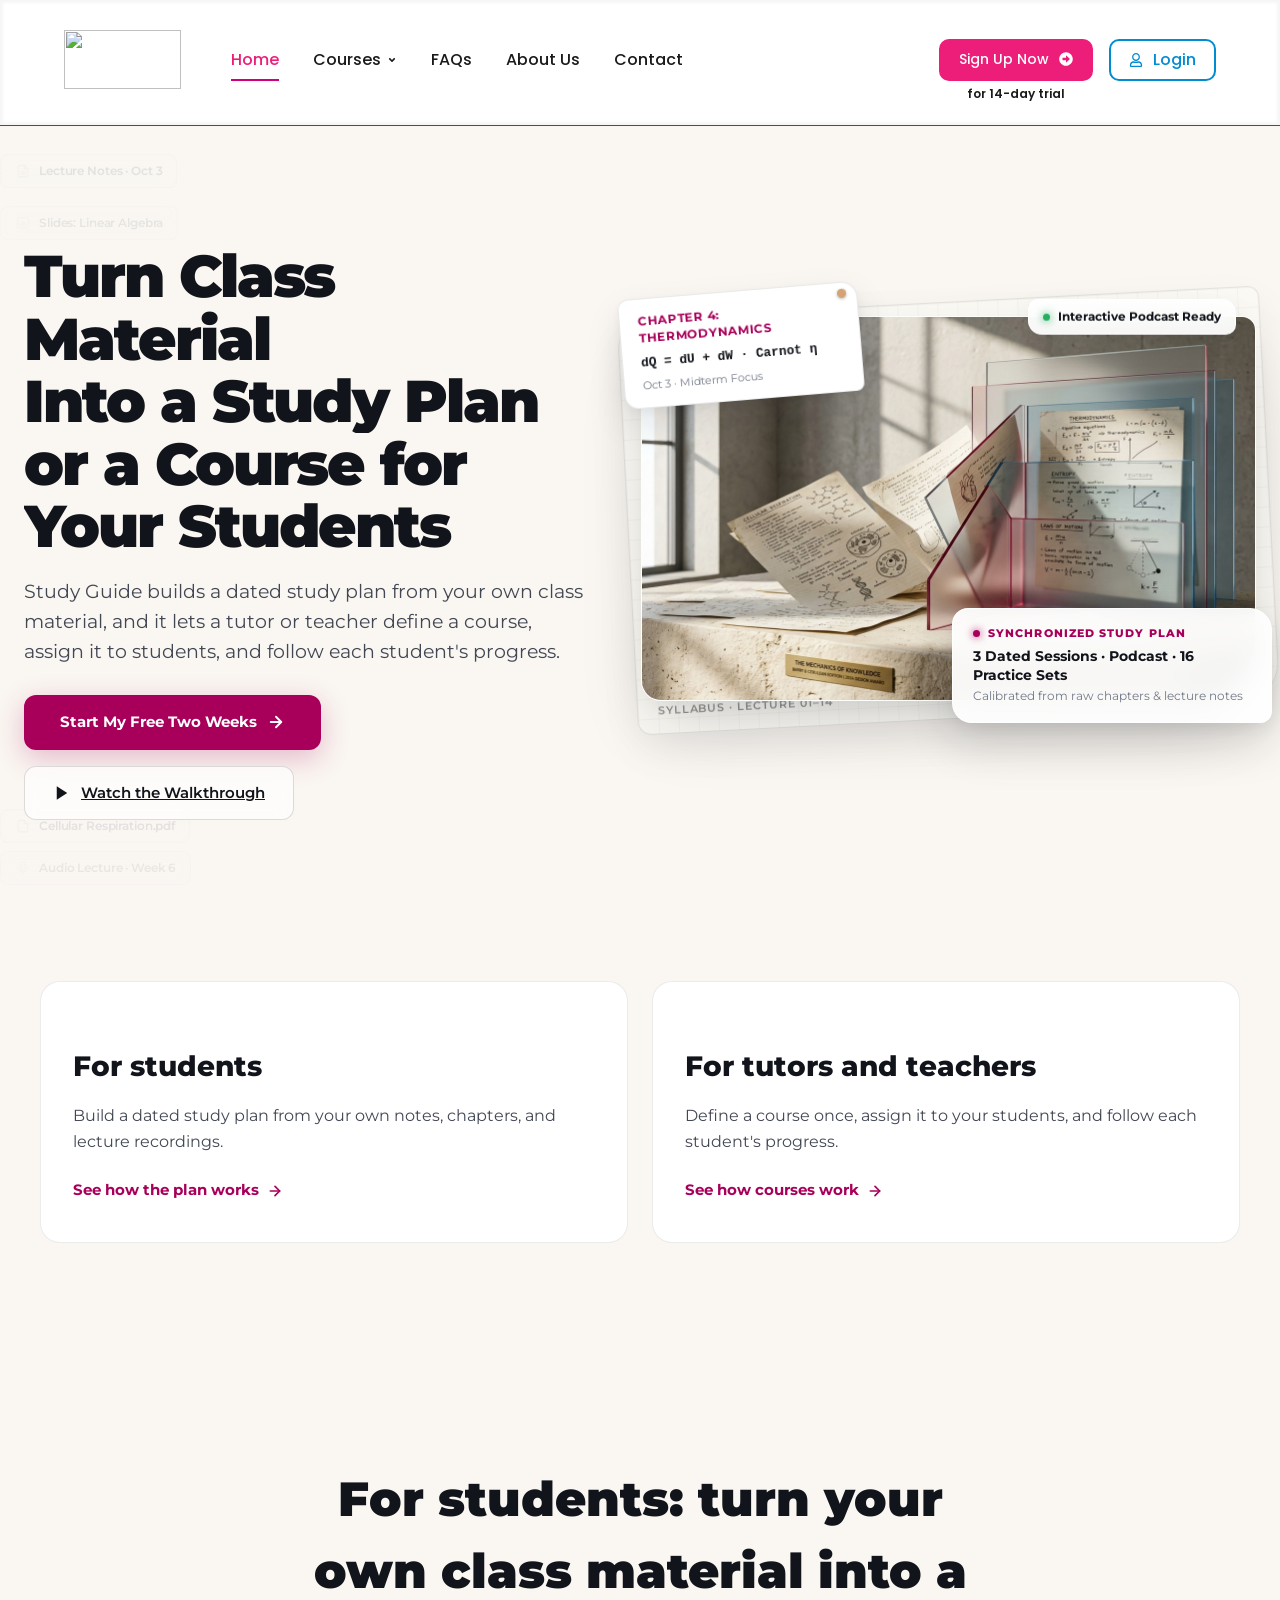
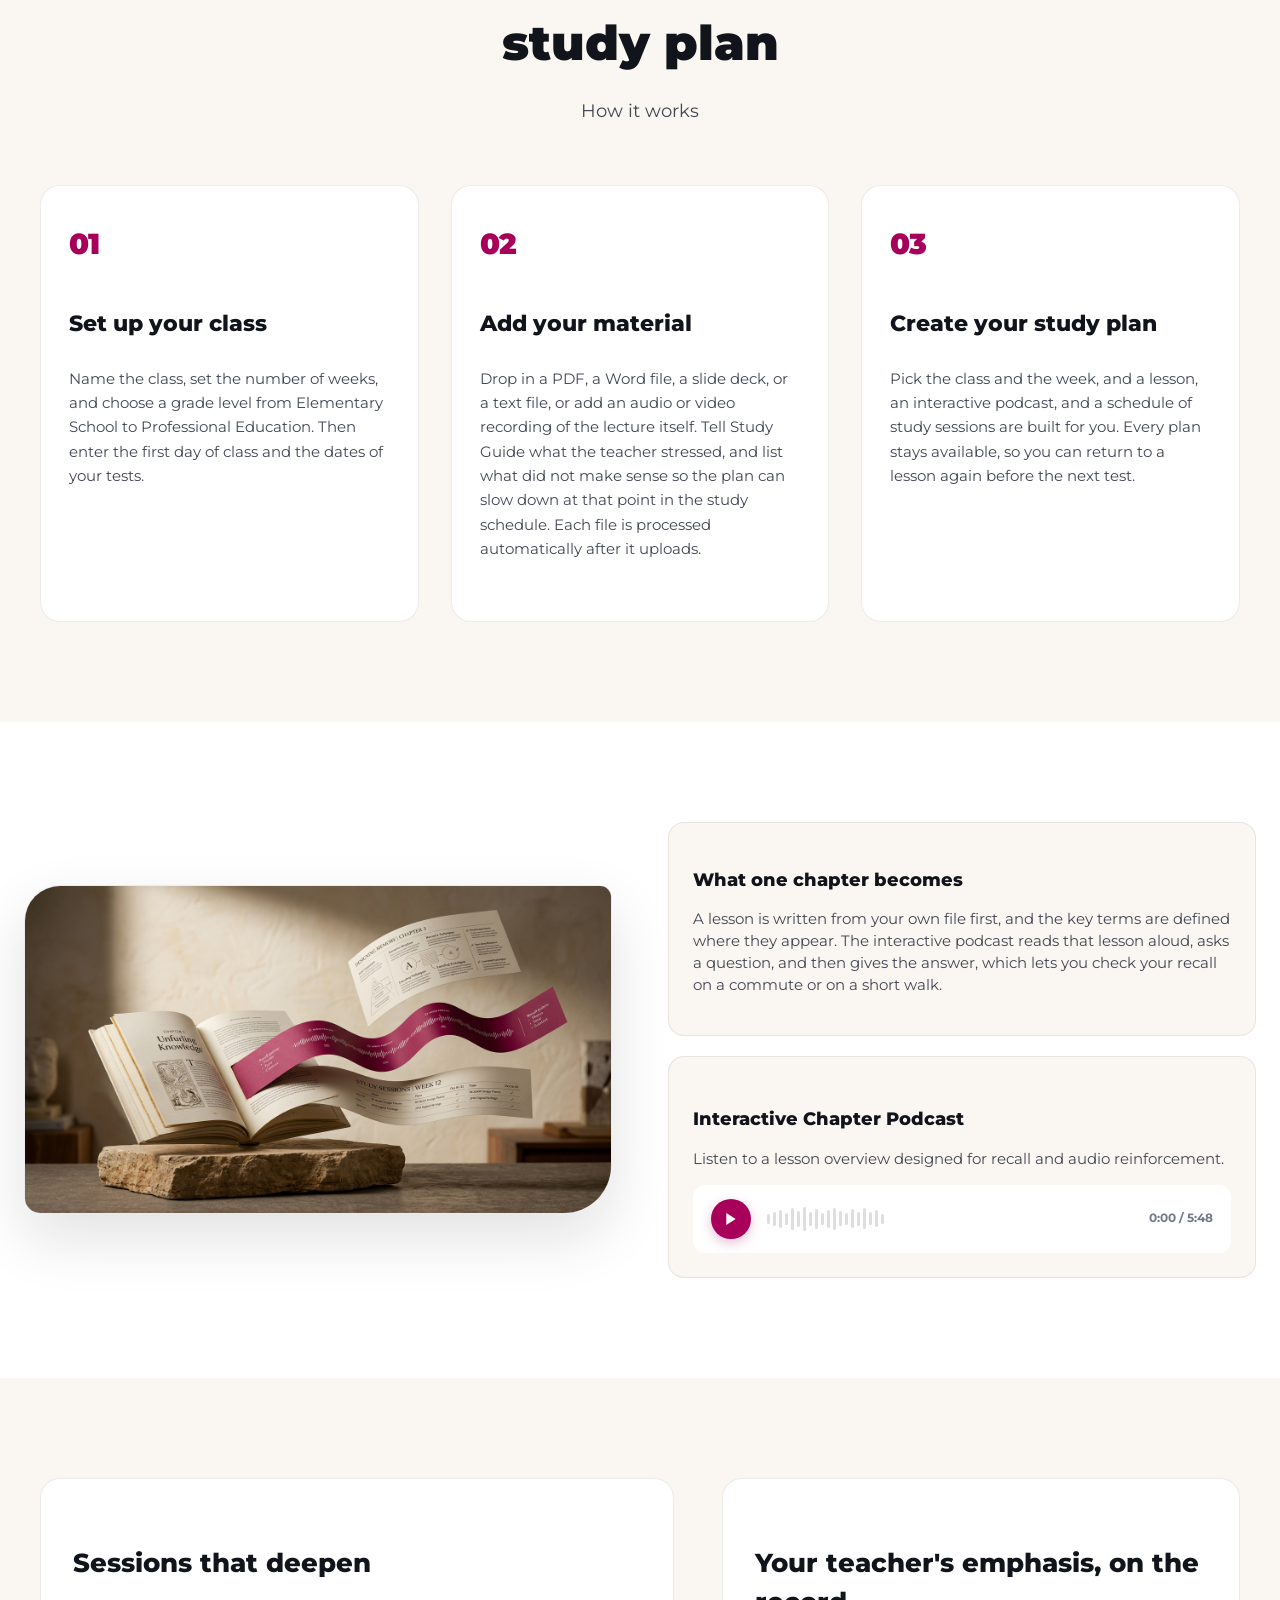
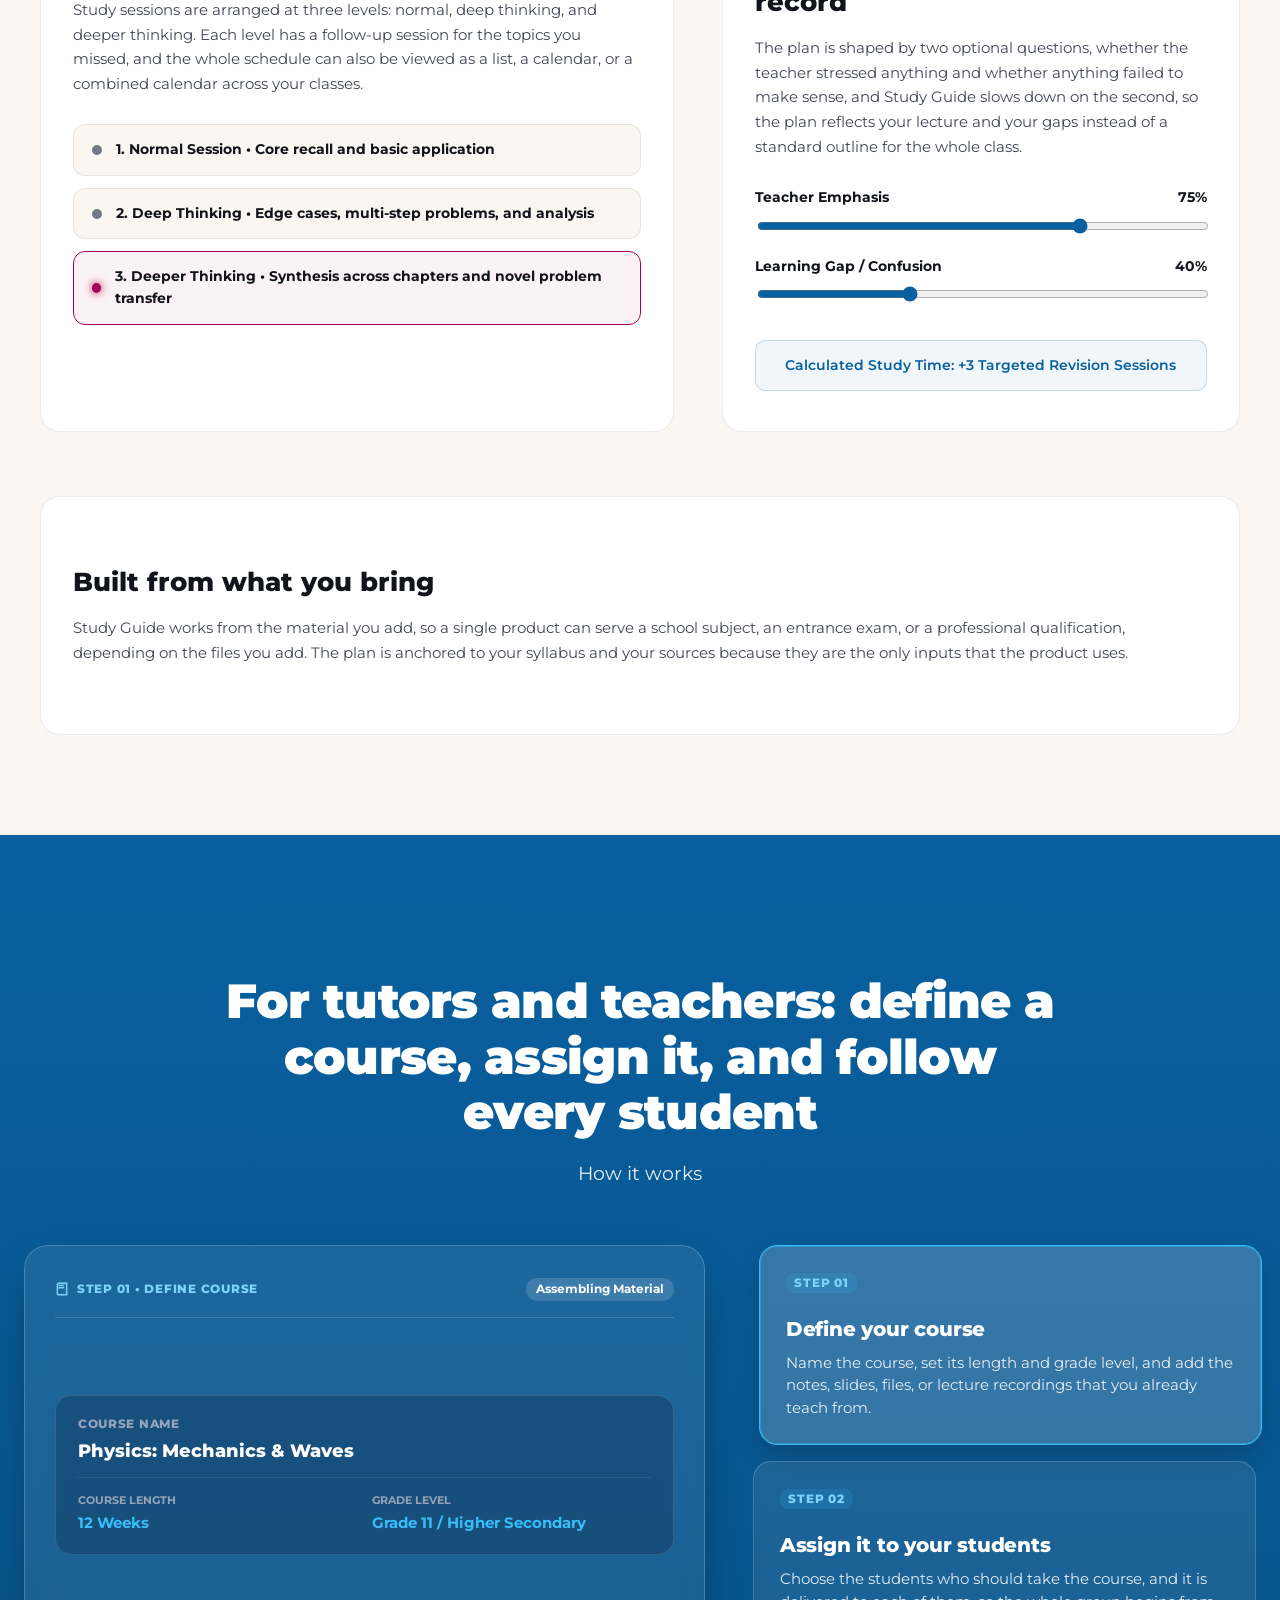
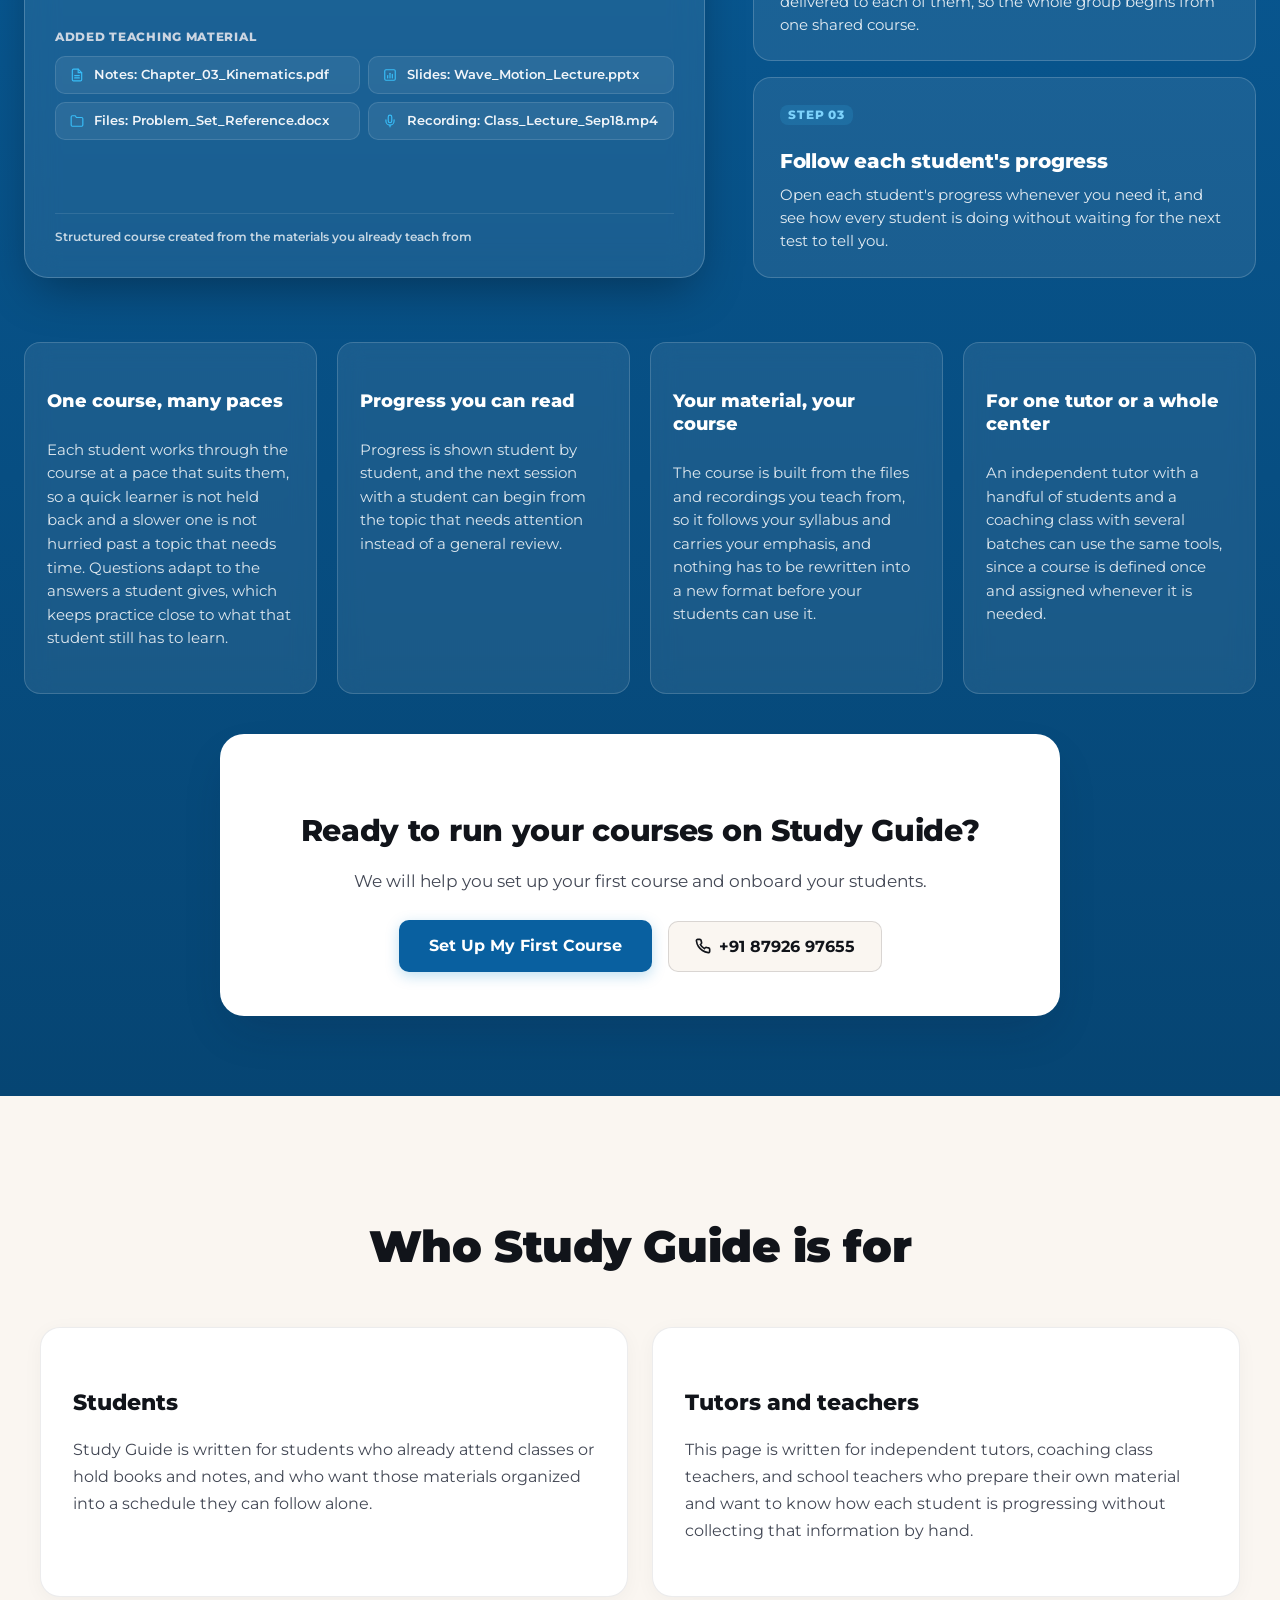
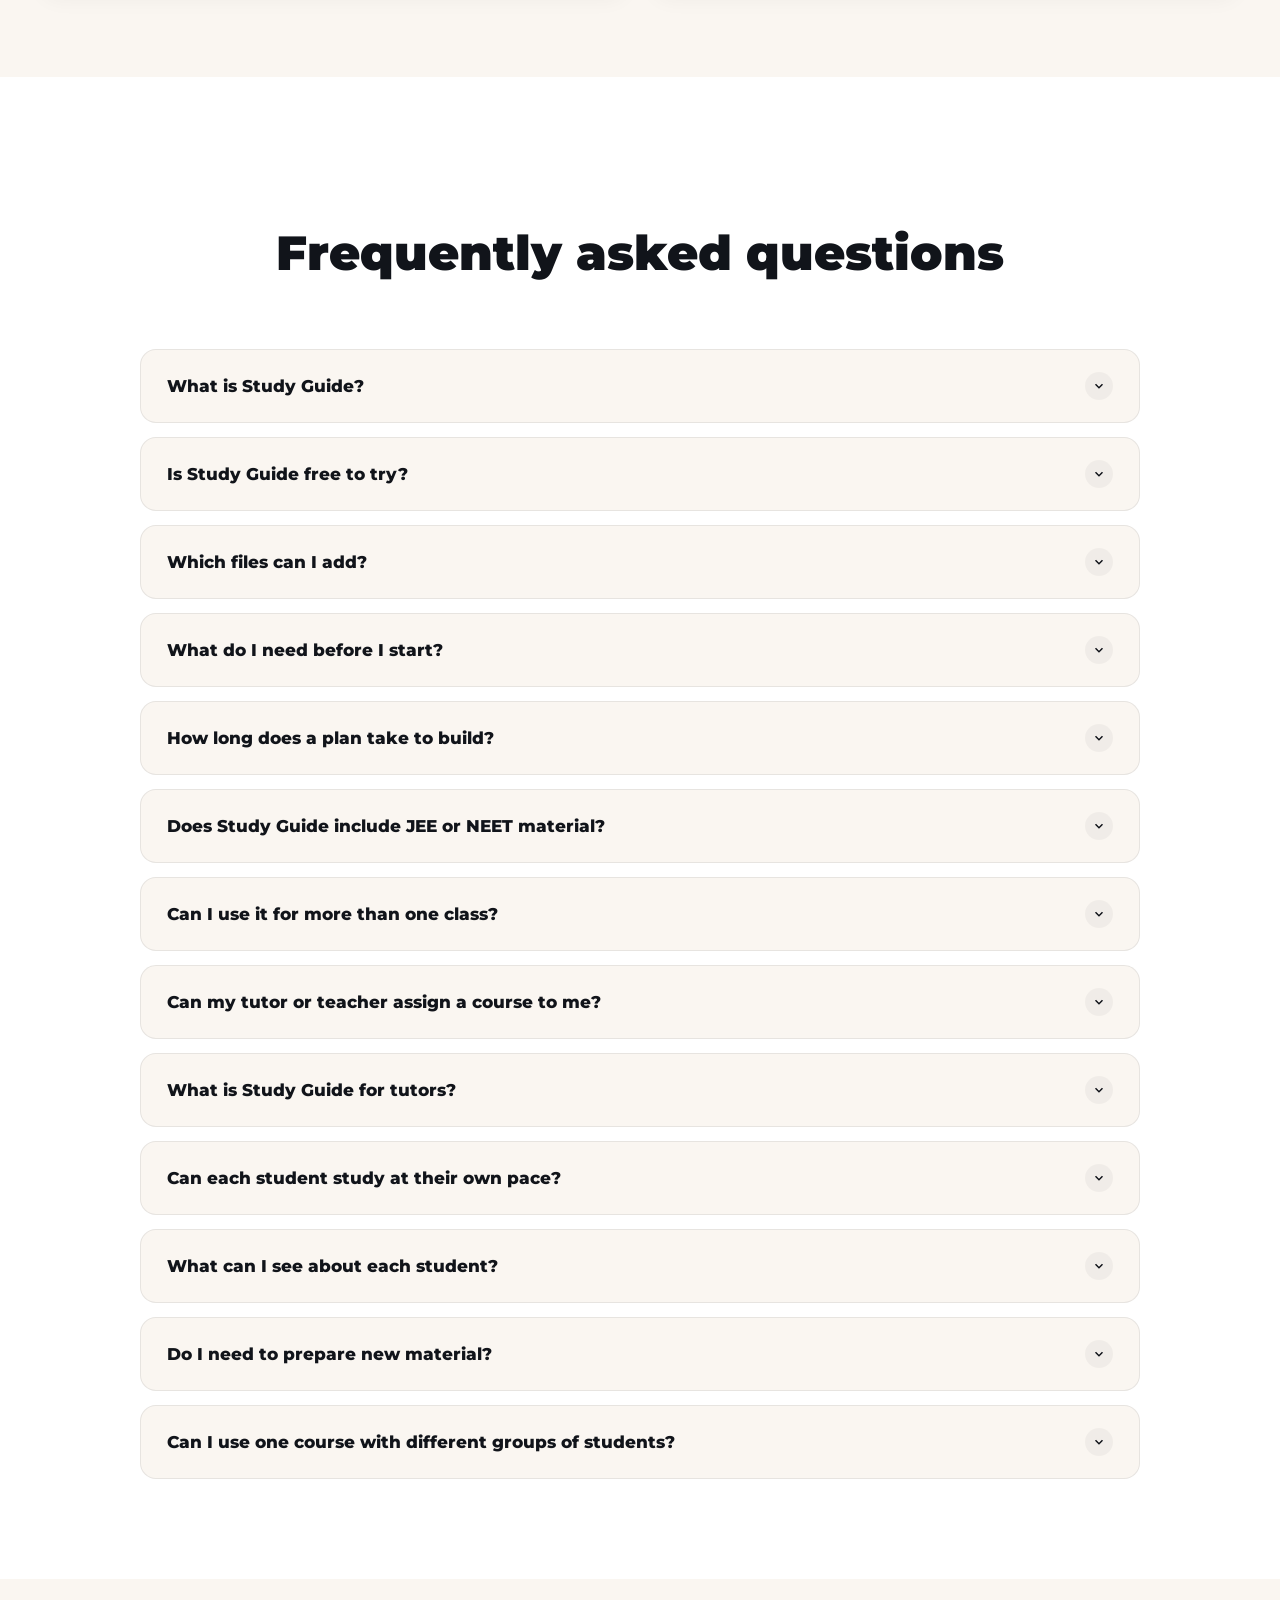
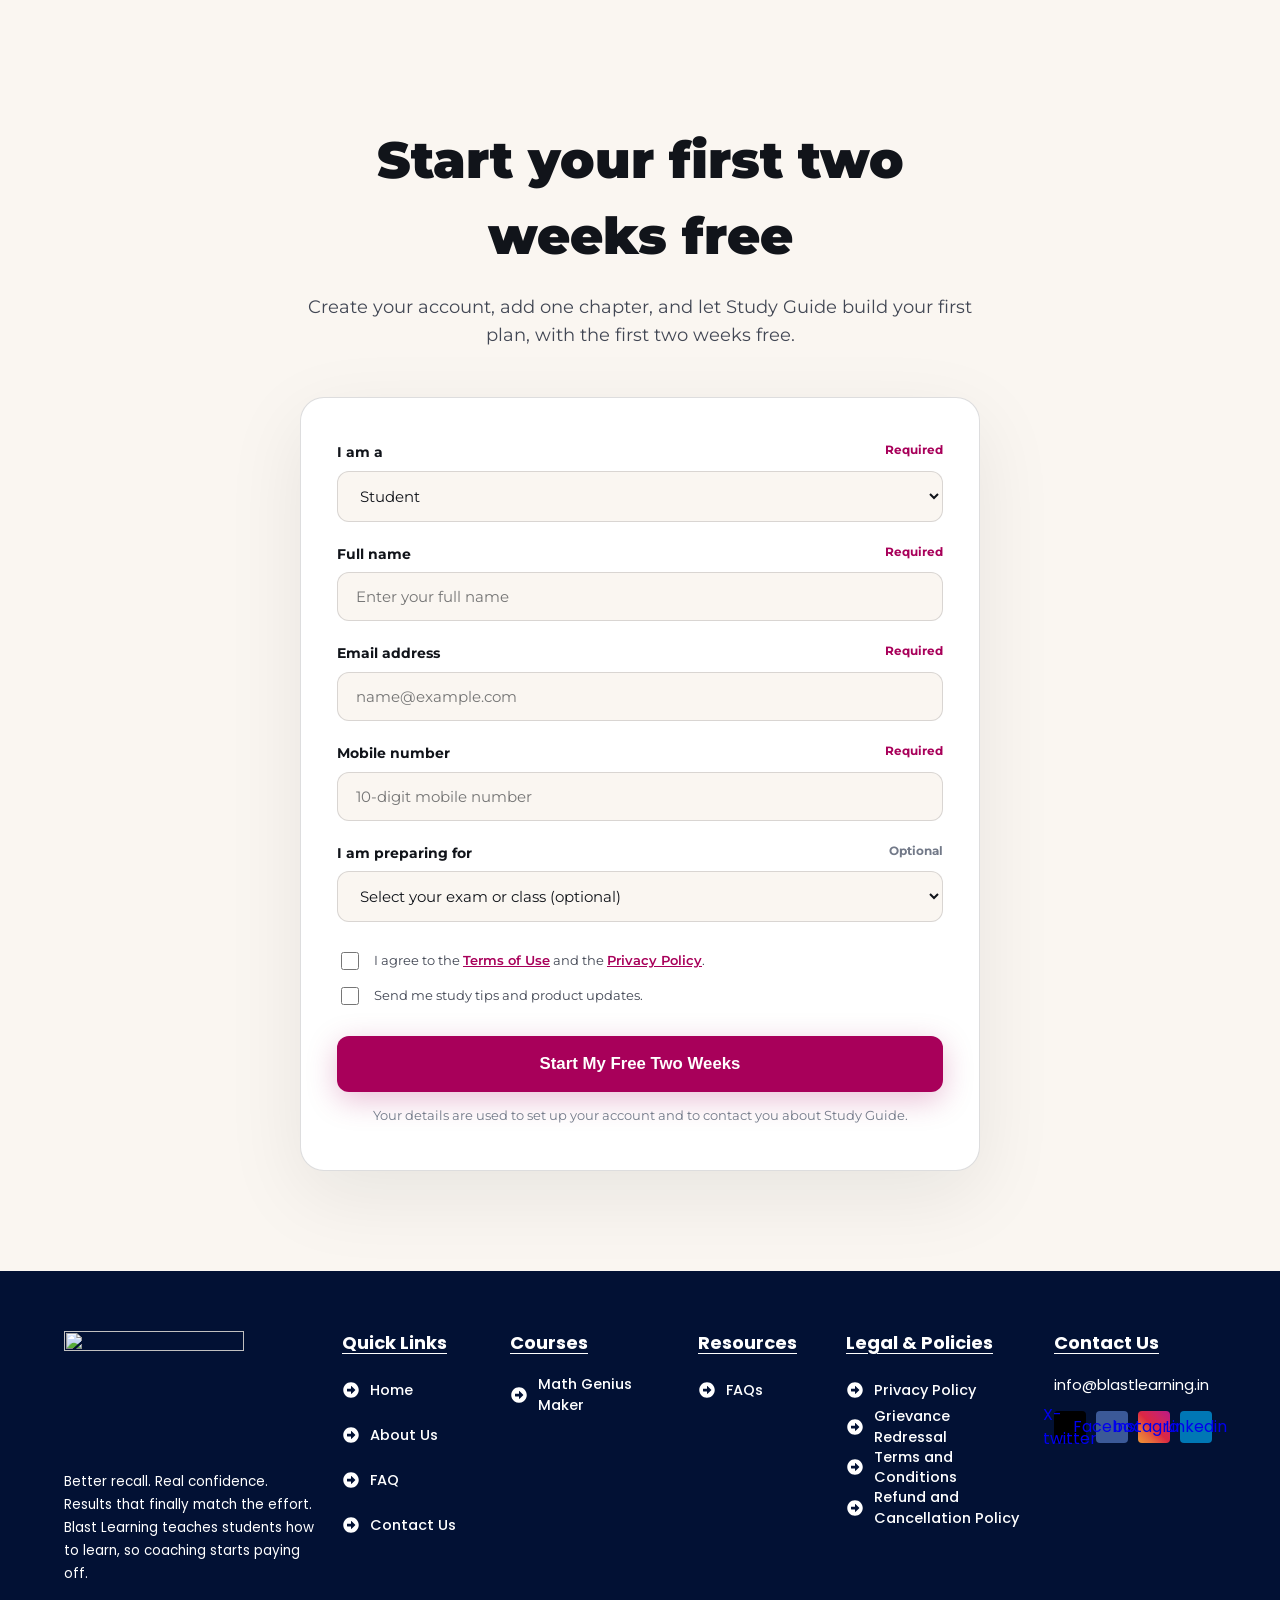
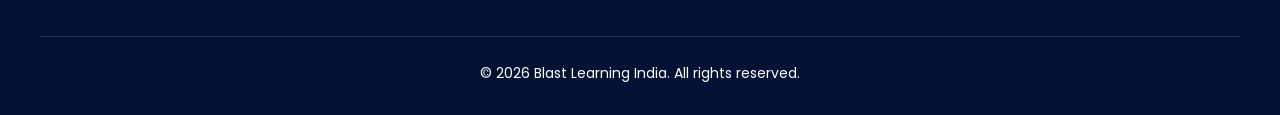
==== commit 6d02d41c: "Remove attached walkthrough video and keep link blank" ====
--- a/study-guide.html
+++ b/study-guide.html
@@ -3685,10 +3685,10 @@
             <span>Start My Free Two Weeks</span>
             <svg width="18" height="18" viewBox="0 0 24 24" fill="none" stroke="currentColor" stroke-width="2.5" stroke-linecap="round" stroke-linejoin="round"><path d="M5 12h14"/><path d="m12 5 7 7-7 7"/></svg>
           </a>
-          <button type="button" class="btn-editorial-ghost" onclick="openWalkthrough()" aria-label="Open 7:55 Walkthrough">
+          <a href="#" class="btn-editorial-ghost" aria-label="Watch the Walkthrough">
             <svg width="18" height="18" viewBox="0 0 24 24" fill="currentColor" aria-hidden="true"><polygon points="5 3 19 12 5 21 5 3"/></svg>
             <span>Watch the Walkthrough</span>
-          </button>
+          </a>
         </div>
       </div>
 
@@ -4474,23 +4474,8 @@
     </div>
   </section>
 
-  <!-- Product Walkthrough Video Modal -->
-  <div class="walkthrough-modal" id="walkthroughModal" role="dialog" aria-modal="true" aria-label="Study Guide Walkthrough Video">
-    <div class="modal-backdrop" onclick="closeWalkthrough()"></div>
-    <div class="modal-window">
-      <button type="button" class="modal-close-btn" onclick="closeWalkthrough()" aria-label="Close walkthrough">
-        <svg width="24" height="24" viewBox="0 0 24 24" fill="none" stroke="currentColor" stroke-width="2.5"><line x1="18" y1="6" x2="6" y2="18"/><line x1="6" y1="6" x2="18" y2="18"/></svg>
-      </button>
-      <div style="aspect-ratio: 16/9; background: #000; border-radius: 12px; overflow: hidden; display: flex; align-items: center; justify-content: center; color: #fff;">
-        <video id="walkthroughVideoPlayer" controls style="width: 100%; height: 100%;" poster="assets/hero_campaign_transformation.jpg">
-          <source src="WhatsApp Video 2026-10-09 at 12.26.56 AM.mp4" type="video/mp4">
-          Your browser does not support the video tag.
-        </video>
-      </div>
-    </div>
-  </div>
-
 </main>
+
 
 
 <!-- ================================================================
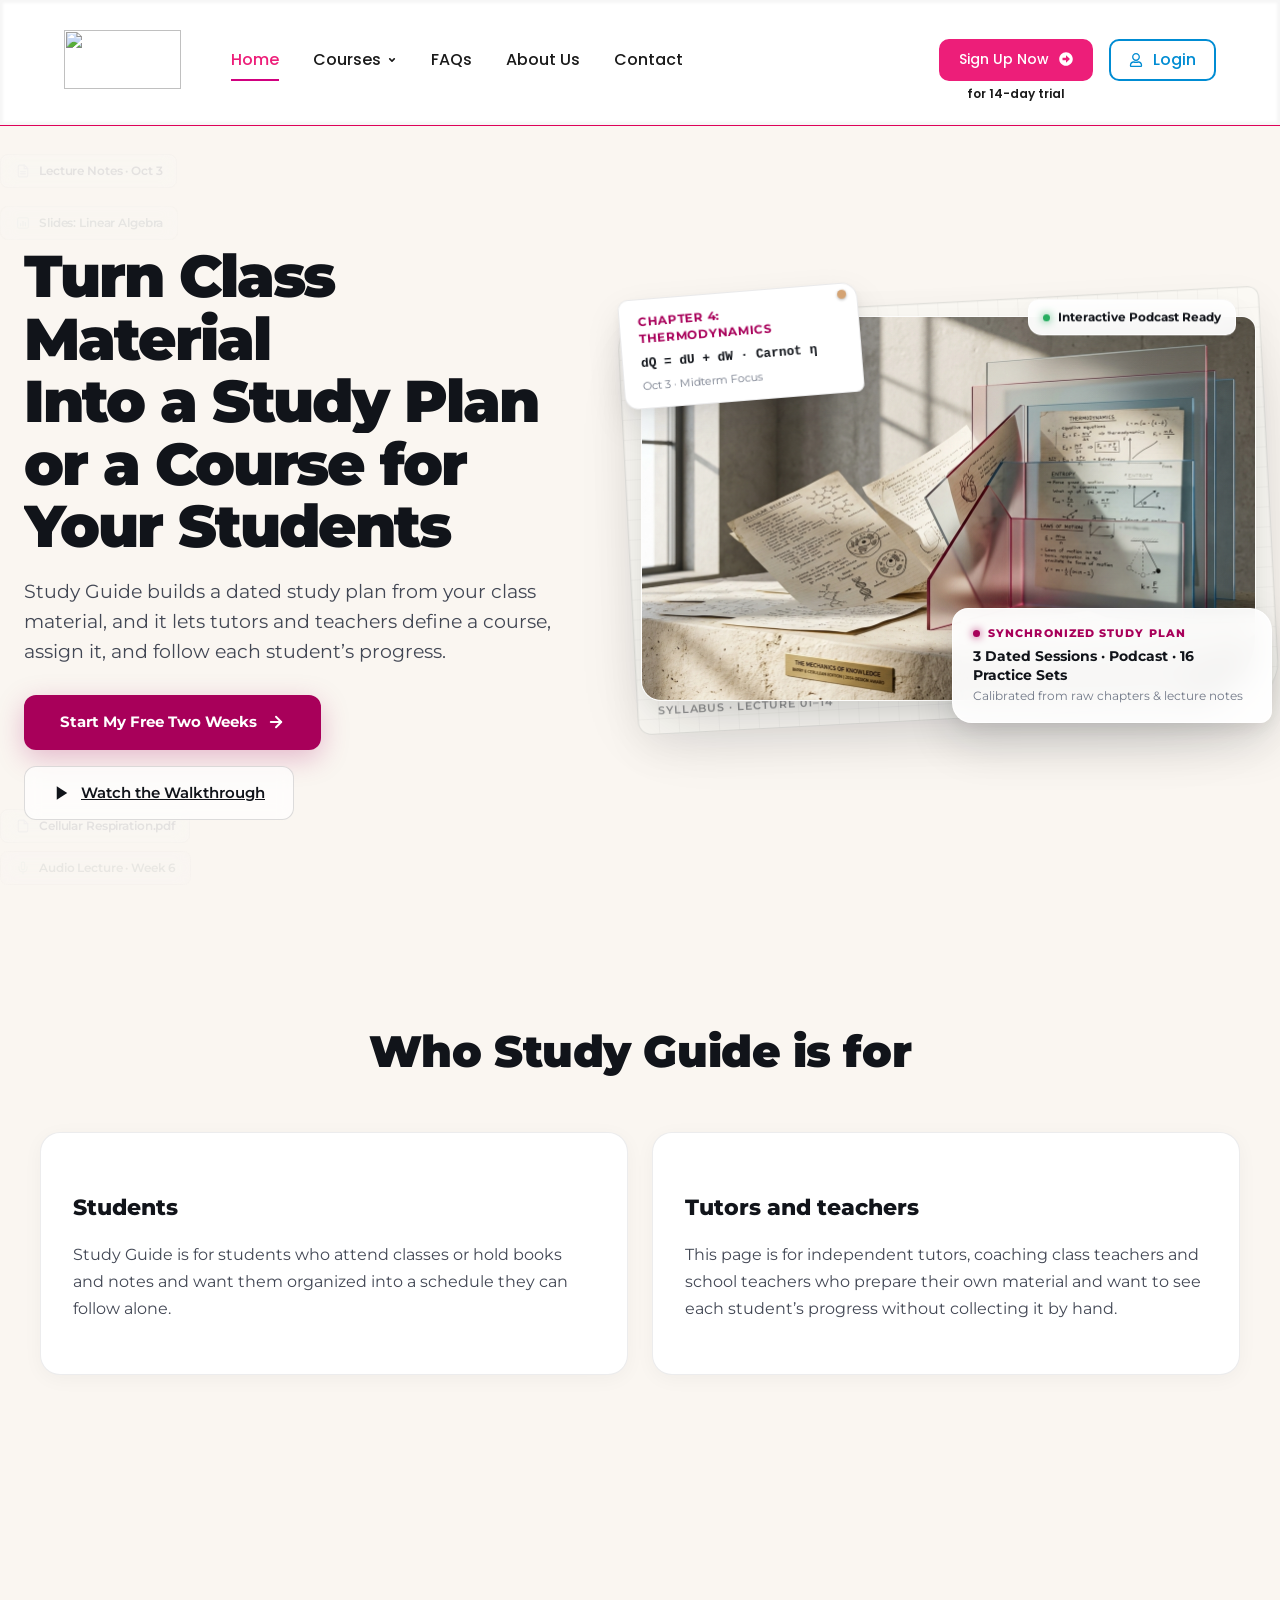
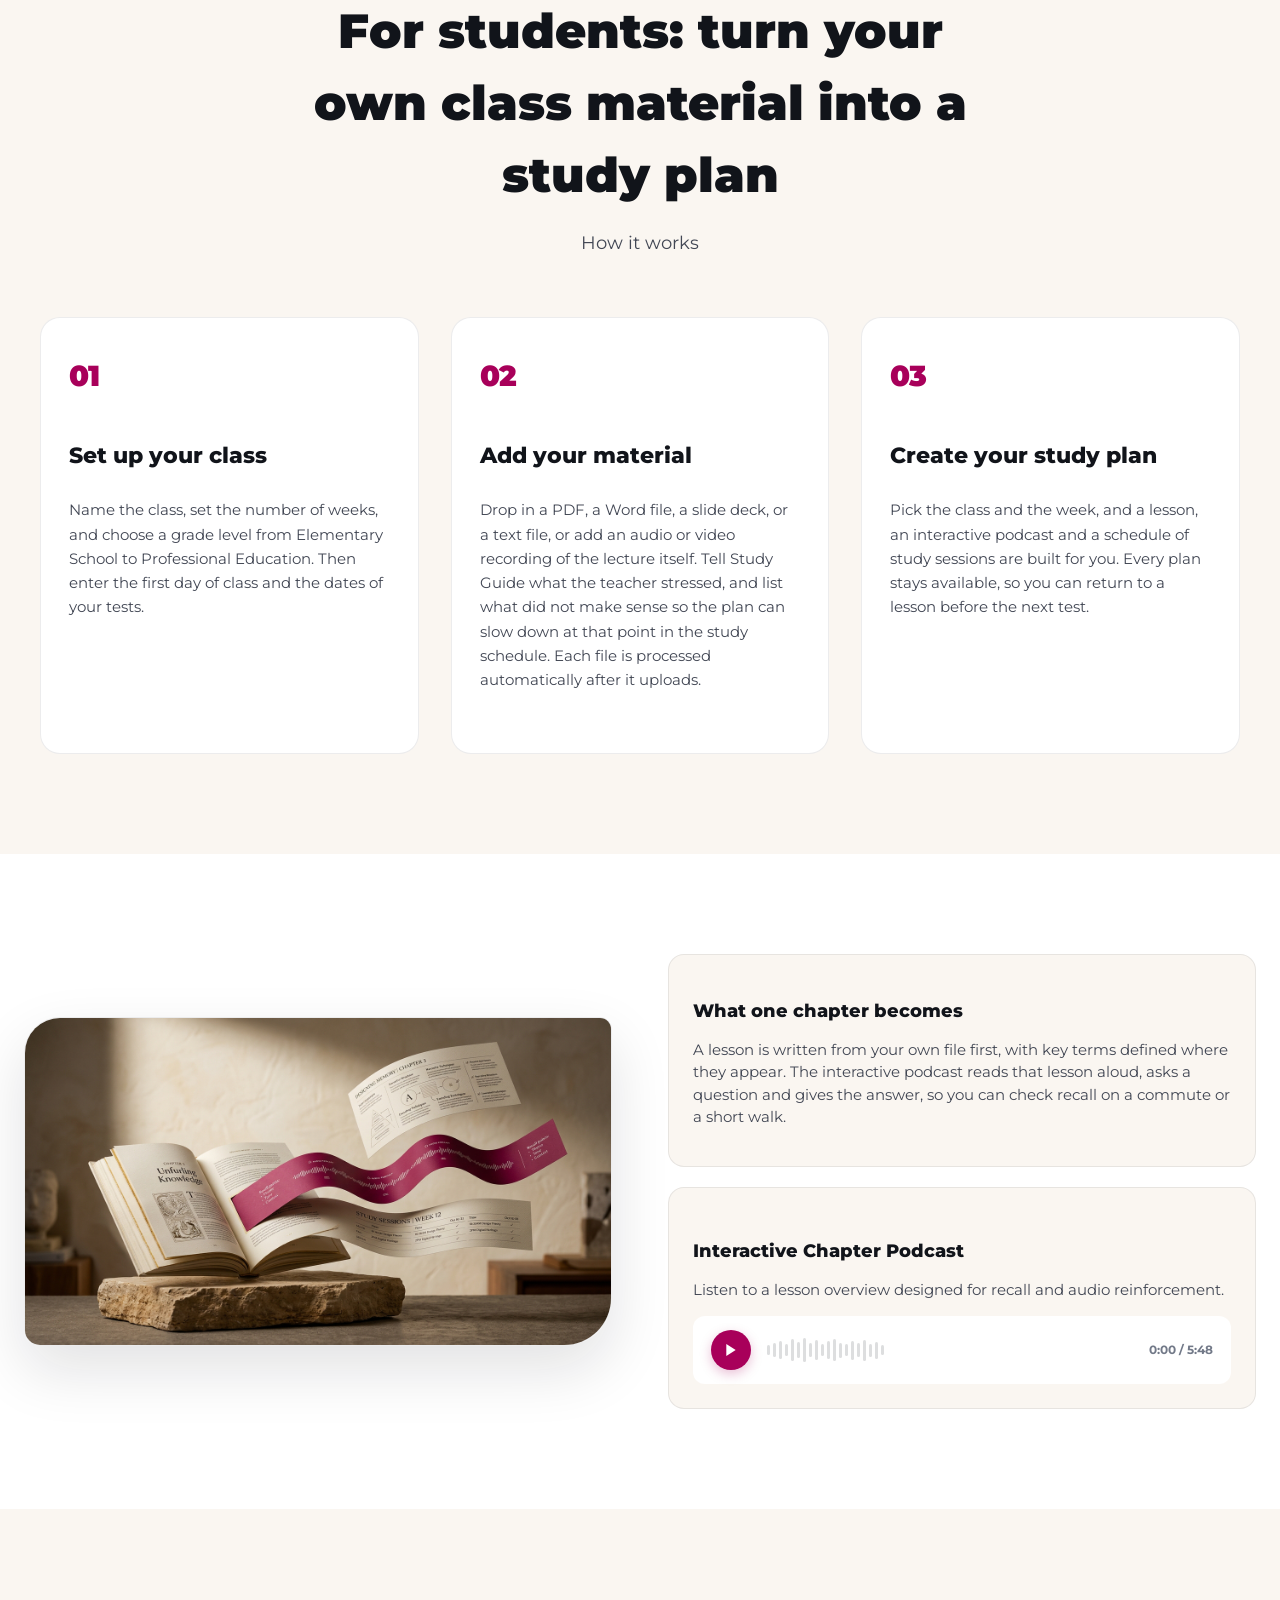
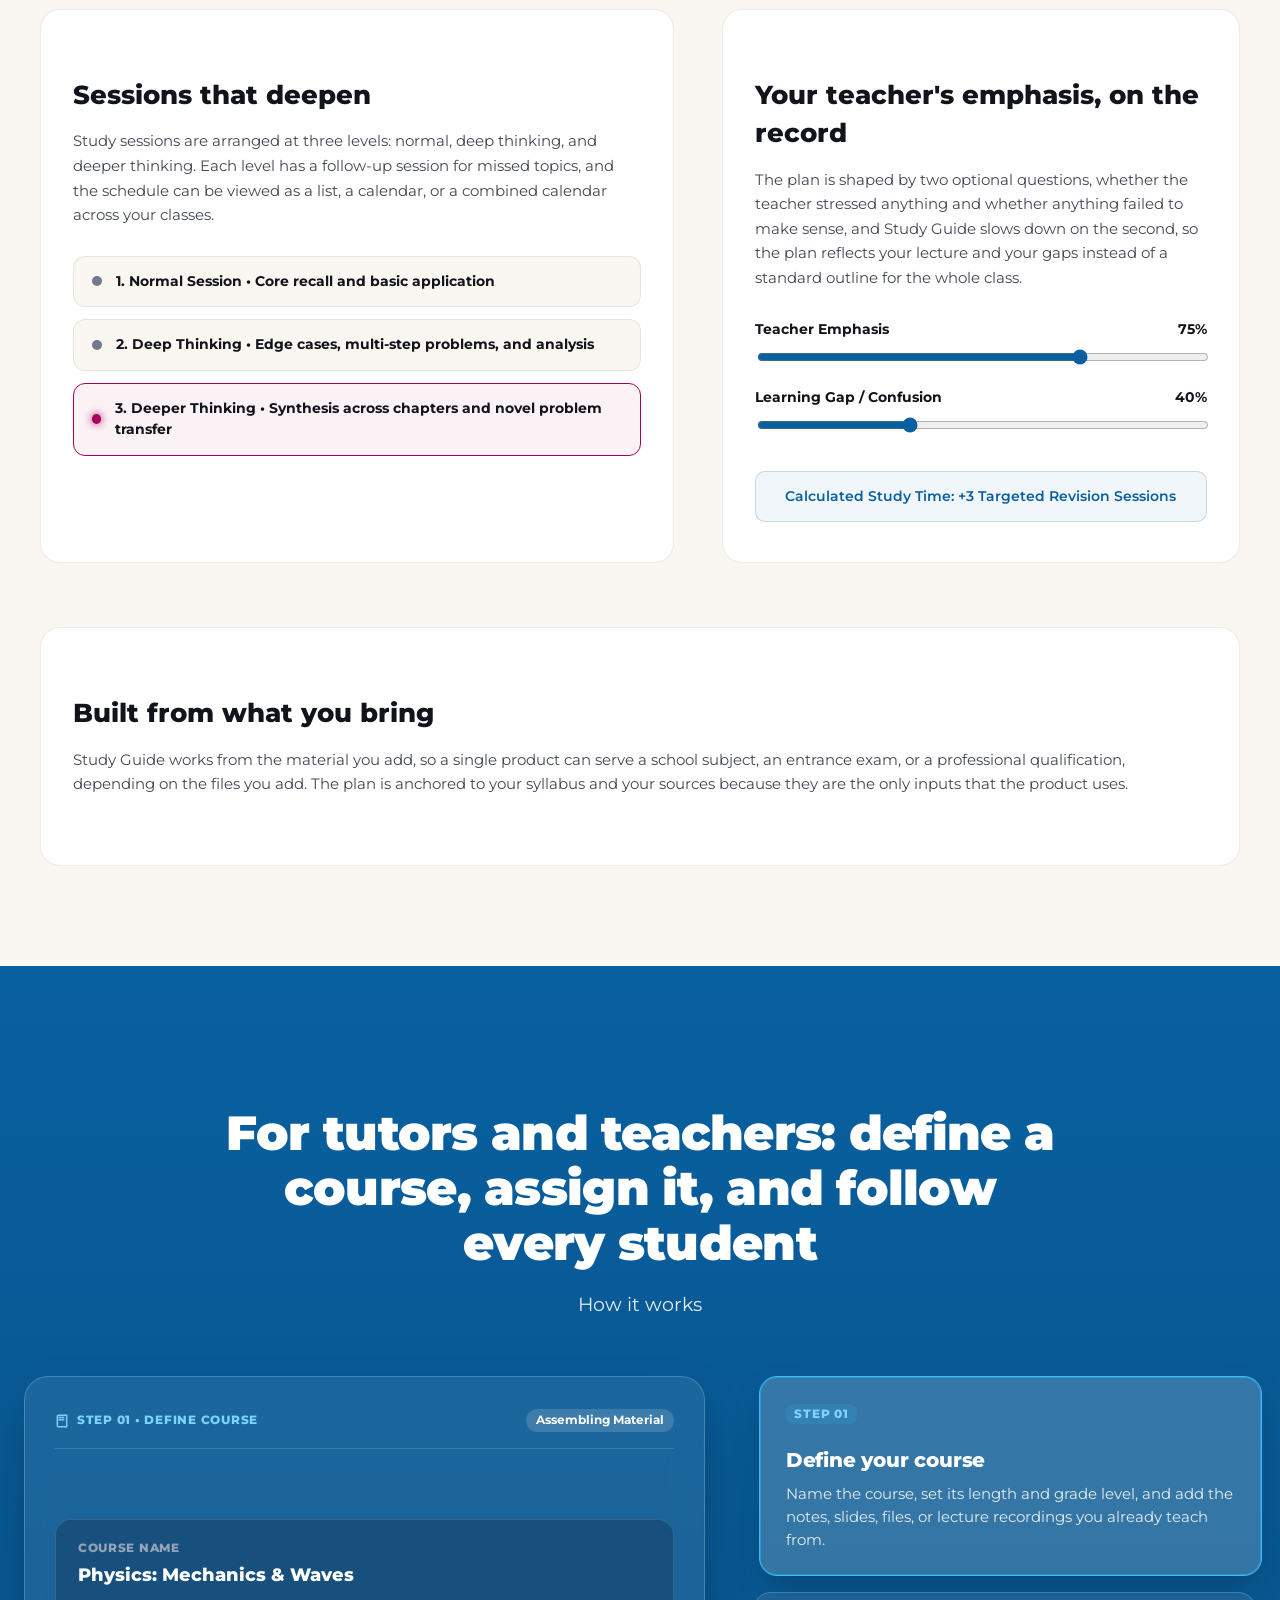
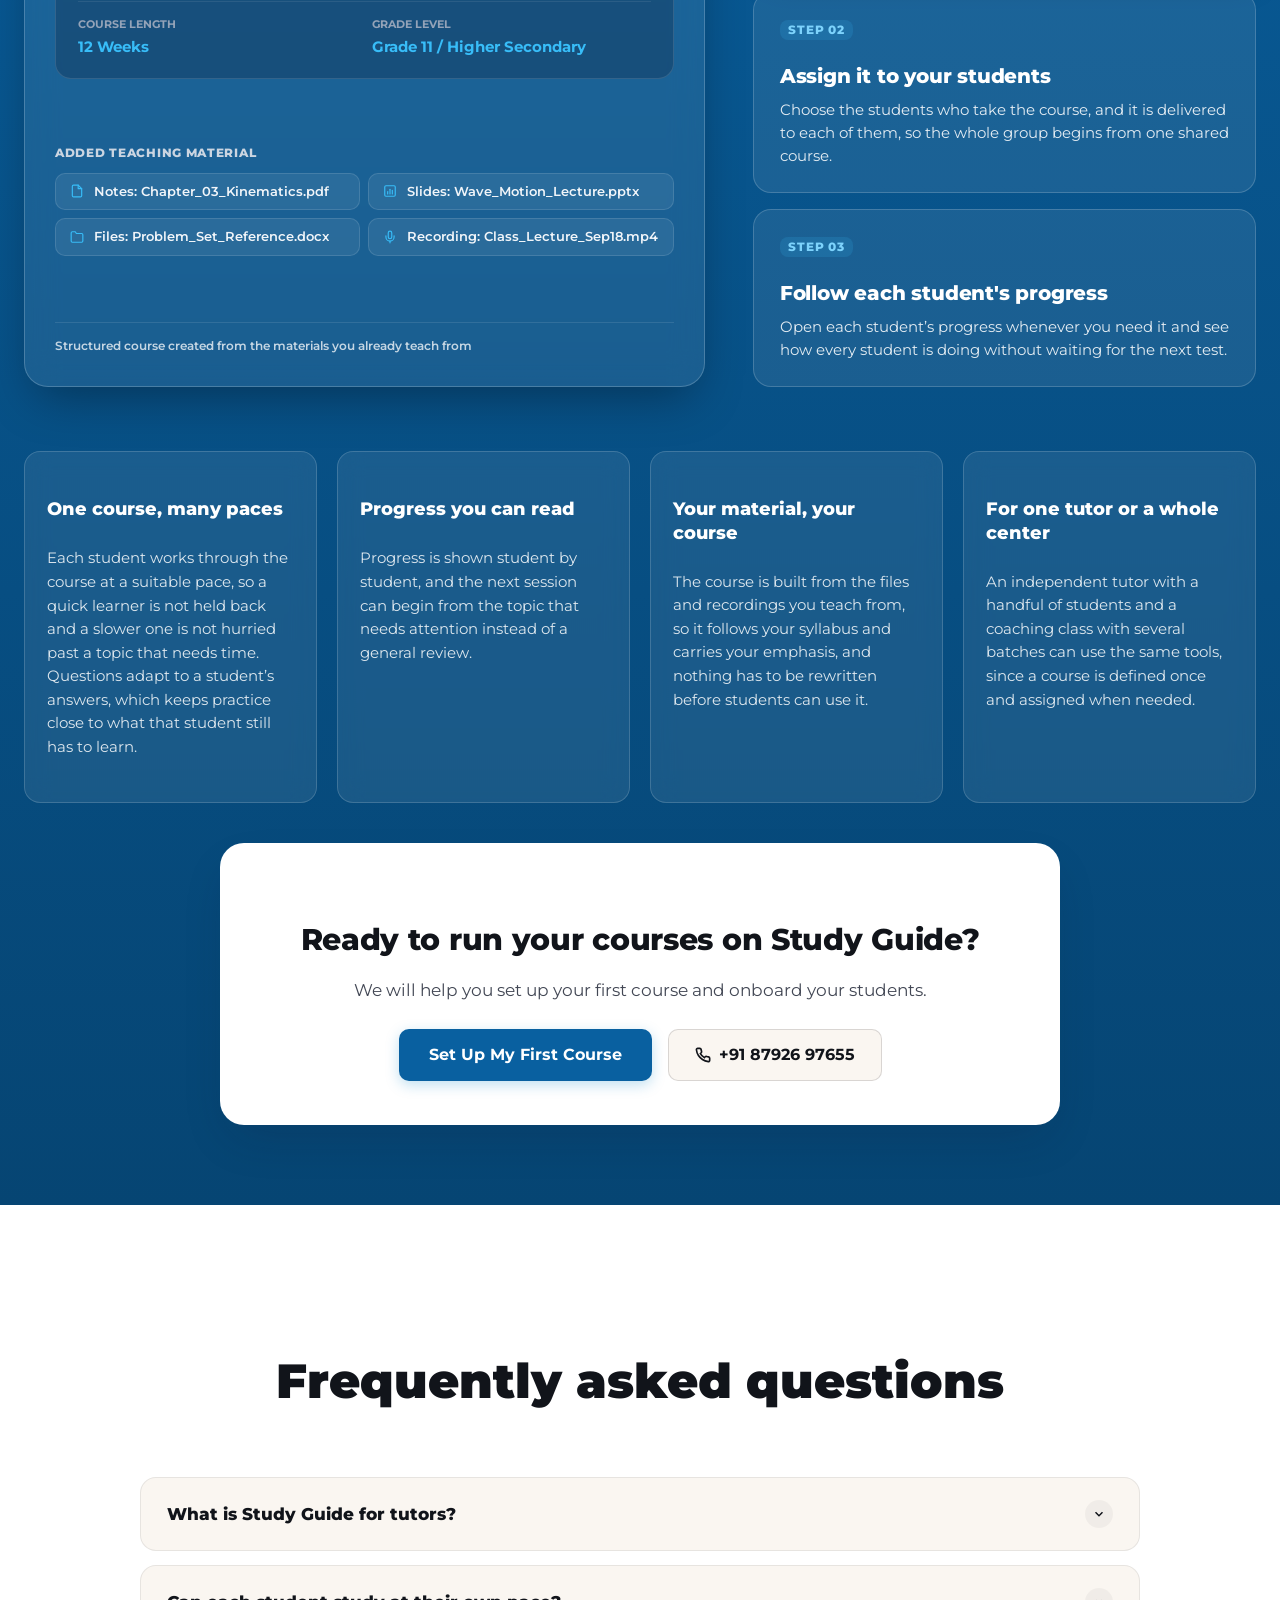
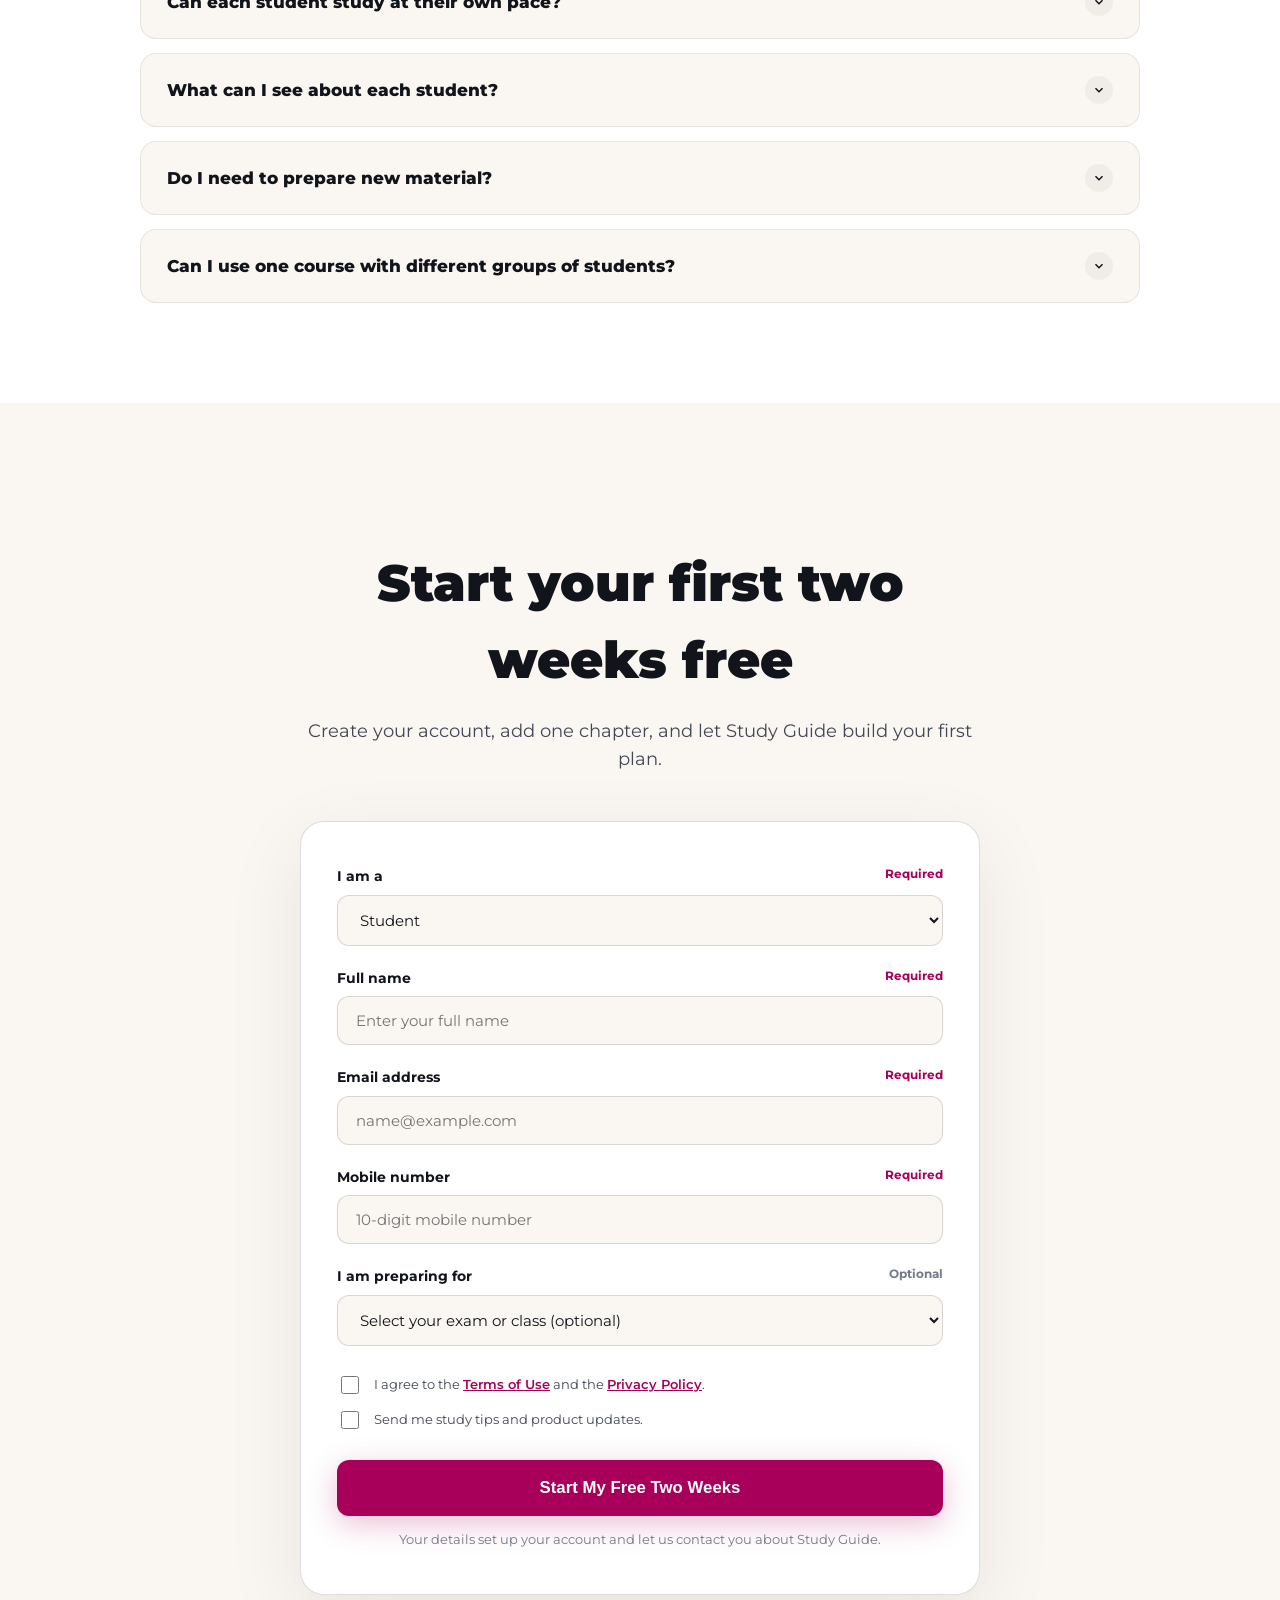
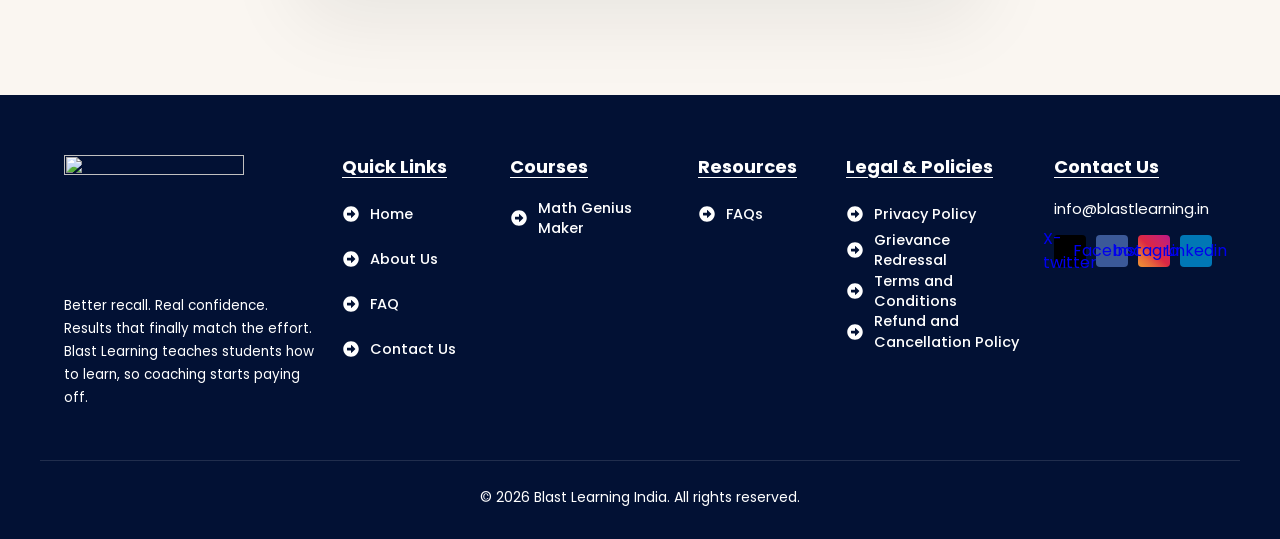
==== commit 3ed0f136: "Apply client handoff: Reorder sections and apply trimmed copy" ====
--- a/study-guide.html
+++ b/study-guide.html
@@ -118,7 +118,7 @@
   }
   </script>
 
-  <!-- JSON-LD: Block 3 - FAQPage (All 13 approved questions) -->
+  <!-- JSON-LD: Block 3 - FAQPage (5 Approved FAQs) -->
   <script type="application/ld+json">
   {
     "@context": "https://schema.org",
@@ -126,74 +126,10 @@
     "mainEntity": [
       {
         "@type": "Question",
-        "name": "What is Study Guide?",
-        "acceptedAnswer": {
-          "@type": "Answer",
-          "text": "A lesson, an interactive podcast, and a schedule of study sessions are built by Study Guide from the class material you upload. It works for any subject and level, because the content comes from your files."
-        }
-      },
-      {
-        "@type": "Question",
-        "name": "Is Study Guide free to try?",
-        "acceptedAnswer": {
-          "@type": "Answer",
-          "text": "Yes. The first two weeks are free for every new sign-up made through the form on this page."
-        }
-      },
-      {
-        "@type": "Question",
-        "name": "Which files can I add?",
-        "acceptedAnswer": {
-          "@type": "Answer",
-          "text": "You can upload PDFs, Word documents, slide decks, handwritten notes as scans or photos, and audio recordings of lectures."
-        }
-      },
-      {
-        "@type": "Question",
-        "name": "What do I need before I start?",
-        "acceptedAnswer": {
-          "@type": "Answer",
-          "text": "You only need the material for at least one chapter or topic. A full syllabus is helpful, but you can add more material as your class progresses."
-        }
-      },
-      {
-        "@type": "Question",
-        "name": "How long does a plan take to build?",
-        "acceptedAnswer": {
-          "@type": "Answer",
-          "text": "Most study plans and lessons are ready within a few minutes of uploading your material."
-        }
-      },
-      {
-        "@type": "Question",
-        "name": "Does Study Guide include JEE or NEET material?",
-        "acceptedAnswer": {
-          "@type": "Answer",
-          "text": "Study Guide uses the material you upload. If you add JEE or NEET notes, past papers, or syllabus chapters, the plan, lessons, and questions will be built from those files."
-        }
-      },
-      {
-        "@type": "Question",
-        "name": "Can I use it for more than one class?",
-        "acceptedAnswer": {
-          "@type": "Answer",
-          "text": "Yes. You can create multiple classes, each with its own files, study plan, and schedule."
-        }
-      },
-      {
-        "@type": "Question",
-        "name": "Can my tutor or teacher assign a course to me?",
-        "acceptedAnswer": {
-          "@type": "Answer",
-          "text": "Yes. If your tutor or school uses Study Guide, they can assign a course directly to your account. Your study plan will follow their syllabus, and your tutor will be able to follow your progress."
-        }
-      },
-      {
-        "@type": "Question",
         "name": "What is Study Guide for tutors?",
         "acceptedAnswer": {
           "@type": "Answer",
-          "text": "Study Guide lets tutors turn their teaching material into structured courses, assign them to students, and follow each student's progress through a single dashboard."
+          "text": "A tutor or teacher can define a course from their own material, assign it to students, and follow each student's progress while the students study at their own pace."
         }
       },
       {
@@ -201,7 +137,7 @@
         "name": "Can each student study at their own pace?",
         "acceptedAnswer": {
           "@type": "Answer",
-          "text": "Yes. While all students follow the same course material, their study sessions and revision rounds adapt to their individual schedule, mastery, and exam dates."
+          "text": "Yes. Every student works through the course at a pace that suits them, and the questions adapt to the answers that student gives."
         }
       },
       {
@@ -209,7 +145,7 @@
         "name": "What can I see about each student?",
         "acceptedAnswer": {
           "@type": "Answer",
-          "text": "You can see completed sessions, current chapter, scores on practice questions, areas where the student struggled, and their projected date for completing the course."
+          "text": "The progress of each student can be checked individually by the tutor or teacher who assigned the course, so you do not need to wait for a test to find out where a student stands."
         }
       },
       {
@@ -217,7 +153,7 @@
         "name": "Do I need to prepare new material?",
         "acceptedAnswer": {
           "@type": "Answer",
-          "text": "No. You use your existing lecture notes, problem sets, handouts, and recordings. Study Guide structures them into lessons, podcasts, and study sessions."
+          "text": "No. The course is built from the notes, slides, files, and recordings you already teach from."
         }
       },
       {
@@ -225,7 +161,7 @@
         "name": "Can I use one course with different groups of students?",
         "acceptedAnswer": {
           "@type": "Answer",
-          "text": "Yes. You set up the course once and assign it to individual students or batches. Each student or batch has an independent study plan and schedule."
+          "text": "Yes. A course is defined once and can be assigned to different students whenever you need it."
         }
       }
     ]
@@ -1494,254 +1430,6 @@
     max-width: 100%;
     border-radius: 14px;
   }
-}
-
-/* ====================================================================
-   ACT 2: HERO -> BERRY TRANSITION (CONTINUITY BRIDGE)
-   ==================================================================== */
-#study-guide-page .act-gateway {
-  position: relative;
-  background: var(--cream);
-  padding: 80px 24px;
-}
-#study-guide-page .gateway-split {
-  max-width: 1200px;
-  margin: 0 auto;
-  display: grid;
-  grid-template-columns: 1fr;
-  gap: 24px;
-}
-@media (min-width: 768px) {
-  #study-guide-page .gateway-split { grid-template-columns: 1fr 1fr; }
-}
-#study-guide-page .gateway-portal {
-  background: var(--white);
-  border-radius: 20px;
-  padding: 40px 32px;
-  border: 1.5px solid var(--border-subtle);
-  transition: all var(--dur-fast) ease;
-  cursor: pointer;
-}
-#study-guide-page .gateway-portal:hover {
-  transform: translateY(-4px);
-  border-color: var(--berry);
-  box-shadow: 0 16px 40px rgba(168, 0, 90, 0.08);
-}
-#study-guide-page .portal-tag {
-  font-size: 0.75rem;
-  font-weight: 800;
-  letter-spacing: 0.1em;
-  text-transform: uppercase;
-  color: var(--berry);
-  margin-bottom: 12px;
-}
-#study-guide-page .portal-heading {
-  font-size: 1.75rem;
-  font-weight: 800;
-  color: var(--ink);
-  margin-bottom: 12px;
-}
-#study-guide-page .portal-summary {
-  font-size: 1rem;
-  color: var(--ink-secondary);
-  line-height: 1.6;
-  margin-bottom: 24px;
-}
-#study-guide-page .portal-cta {
-  display: inline-flex;
-  align-items: center;
-  gap: 8px;
-  font-weight: 700;
-  color: var(--berry);
-  text-decoration: none;
-  font-size: 0.95rem;
-}
-
-/* Continuous Transition Banner into Berry */
-#study-guide-page .hero-berry-funnel {
-  position: relative;
-  text-align: center;
-  padding: 60px 24px 20px;
-  max-width: 980px;
-  margin: 0 auto;
-}
-#study-guide-page .funnel-statement {
-  font-family: var(--font-display);
-  font-size: clamp(1.4rem, 3.2vw, 2.2rem);
-  font-weight: 900;
-  letter-spacing: -0.01em;
-  color: var(--ink);
-  text-transform: uppercase;
-}
-#study-guide-page .funnel-arrow {
-  display: inline-flex;
-  margin-top: 16px;
-  color: var(--berry);
-  animation: bounceDown 2s infinite;
-}
-@keyframes bounceDown {
-  0%, 100% { transform: translateY(0); }
-  50% { transform: translateY(8px); }
-}
-
-/* ====================================================================
-   ACT 3: THE BERRY TRANSFORMATION (KINETIC DATA CONDUIT)
-   ==================================================================== */
-#study-guide-page .act-berry-transformation {
-  position: relative;
-  background: linear-gradient(180deg, #A8005A 0%, #7E0043 100%);
-  color: var(--white);
-  padding: 100px 24px;
-  overflow: hidden;
-}
-#study-guide-page .transformation-inner {
-  max-width: 1240px;
-  margin: 0 auto;
-}
-#study-guide-page .berry-head {
-  text-align: center;
-  max-width: 760px;
-  margin: 0 auto 64px;
-}
-#study-guide-page .berry-eyebrow {
-  display: inline-block;
-  font-size: 0.78rem;
-  font-weight: 800;
-  letter-spacing: 0.14em;
-  text-transform: uppercase;
-  color: rgba(255, 255, 255, 0.8);
-  margin-bottom: 16px;
-}
-#study-guide-page .berry-title {
-  font-size: clamp(2rem, 4.5vw, 3.2rem);
-  font-weight: 900;
-  line-height: 1.1;
-  color: #FFFFFF;
-  margin-bottom: 20px;
-}
-#study-guide-page .berry-desc {
-  font-size: clamp(1.05rem, 2vw, 1.25rem);
-  color: rgba(255, 255, 255, 0.9);
-  line-height: 1.6;
-}
-
-/* Kinetic Stream Architecture: Left -> Center Conduit -> Right */
-#study-guide-page .kinetic-pipeline-grid {
-  display: grid;
-  grid-template-columns: 1fr;
-  gap: 36px;
-  align-items: center;
-}
-@media (min-width: 992px) {
-  #study-guide-page .kinetic-pipeline-grid {
-    grid-template-columns: 1fr 140px 1fr;
-    gap: 20px;
-  }
-}
-
-#study-guide-page .pipeline-column {
-  display: flex;
-  flex-direction: column;
-  gap: 14px;
-}
-#study-guide-page .pipeline-col-title {
-  font-size: 0.85rem;
-  font-weight: 800;
-  letter-spacing: 0.1em;
-  text-transform: uppercase;
-  color: rgba(255, 255, 255, 0.75);
-  margin-bottom: 6px;
-}
-
-/* Material Chips */
-#study-guide-page .raw-chip-item {
-  display: flex;
-  align-items: center;
-  gap: 12px;
-  padding: 14px 18px;
-  border-radius: 12px;
-  background: rgba(255, 255, 255, 0.12);
-  border: 1px solid rgba(255, 255, 255, 0.2);
-  backdrop-filter: blur(8px);
-  color: #fff;
-  font-size: 0.92rem;
-  font-weight: 600;
-}
-#study-guide-page .raw-chip-icon {
-  width: 28px;
-  height: 28px;
-  border-radius: 6px;
-  background: rgba(255, 255, 255, 0.2);
-  display: flex;
-  align-items: center;
-  justify-content: center;
-}
-
-/* Center Animated Conduit */
-#study-guide-page .kinetic-conduit-hub {
-  display: flex;
-  flex-direction: column;
-  align-items: center;
-  justify-content: center;
-  padding: 20px 0;
-}
-#study-guide-page .conduit-stream-line {
-  position: relative;
-  width: 100%;
-  height: 4px;
-  background: rgba(255, 255, 255, 0.25);
-  border-radius: 2px;
-  overflow: hidden;
-}
-#study-guide-page .conduit-stream-line::after {
-  content: '';
-  position: absolute;
-  top: 0;
-  left: -50%;
-  width: 50%;
-  height: 100%;
-  background: linear-gradient(90deg, transparent, #FFFFFF, transparent);
-  animation: streamFlow 1.8s cubic-bezier(0.4, 0, 0.2, 1) infinite;
-}
-@keyframes streamFlow {
-  0% { left: -50%; }
-  100% { left: 100%; }
-}
-
-#study-guide-page .conduit-badge {
-  margin-top: 12px;
-  padding: 4px 12px;
-  border-radius: 4px;
-  background: rgba(0, 0, 0, 0.25);
-  font-size: 0.72rem;
-  font-weight: 800;
-  letter-spacing: 0.08em;
-  text-transform: uppercase;
-  color: #fff;
-}
-
-/* Structured Output Chips */
-#study-guide-page .struct-chip-item {
-  display: flex;
-  align-items: center;
-  gap: 12px;
-  padding: 14px 18px;
-  border-radius: 12px;
-  background: rgba(255, 255, 255, 0.95);
-  color: var(--ink);
-  font-size: 0.92rem;
-  font-weight: 700;
-  box-shadow: 0 10px 24px rgba(0, 0, 0, 0.15);
-  transition: transform 0.2s ease;
-}
-#study-guide-page .struct-chip-item:hover {
-  transform: translateX(4px);
-}
-#study-guide-page .struct-chip-dot {
-  width: 8px;
-  height: 8px;
-  border-radius: 50%;
-  background: var(--berry);
 }
 
 /* ====================================================================
@@ -3677,7 +3365,7 @@
         </h1>
 
         <p class="hero-lead-text" id="heroLead">
-          Study Guide builds a dated study plan from your own class material, and it lets a tutor or teacher define a course, assign it to students, and follow each student's progress.
+          Study Guide builds a dated study plan from your class material, and it lets tutors and teachers define a course, assign it, and follow each student’s progress.
         </p>
 
         <div class="hero-actions-cluster" id="heroActions">
@@ -3745,33 +3433,28 @@
   </section>
 
   <!-- ================================================================
-       ACT 2: AUDIENCE CARDS, DIRECTLY UNDER THE HERO (APPROVED TABLE 3)
+       ACT 2: WHO STUDY GUIDE IS FOR (MOVED DIRECTLY BELOW HERO)
        ================================================================ -->
-  <section class="act-gateway" aria-label="Select your path">
-    <div class="gateway-split">
-      <div class="gateway-portal" onclick="window.location.hash='students'">
-        <h2 class="portal-heading">For students</h2>
-        <p class="portal-summary">Build a dated study plan from your own notes, chapters, and lecture recordings.</p>
-        <a href="#students" class="portal-cta">
-          <span>See how the plan works</span>
-          <svg width="16" height="16" viewBox="0 0 24 24" fill="none" stroke="currentColor" stroke-width="2.5" stroke-linecap="round" stroke-linejoin="round"><path d="M5 12h14"/><path d="m12 5 7 7-7 7"/></svg>
-        </a>
+  <section class="act-audience-fit" id="audienceFit">
+    <div class="audience-fit-inner">
+      <div class="fit-header">
+        <h2 class="fit-title">Who Study Guide is for</h2>
       </div>
-
-      <div class="gateway-portal" onclick="window.location.hash='tutors'">
-        <h2 class="portal-heading">For tutors and teachers</h2>
-        <p class="portal-summary">Define a course once, assign it to your students, and follow each student's progress.</p>
-        <a href="#tutors" class="portal-cta">
-          <span>See how courses work</span>
-          <svg width="16" height="16" viewBox="0 0 24 24" fill="none" stroke="currentColor" stroke-width="2.5" stroke-linecap="round" stroke-linejoin="round"><path d="M5 12h14"/><path d="m12 5 7 7-7 7"/></svg>
-        </a>
+      <div class="fit-grid">
+        <div class="fit-card">
+          <h3 class="fit-card-title">Students</h3>
+          <p class="fit-card-desc">Study Guide is for students who attend classes or hold books and notes and want them organized into a schedule they can follow alone.</p>
+        </div>
+        <div class="fit-card">
+          <h3 class="fit-card-title">Tutors and teachers</h3>
+          <p class="fit-card-desc">This page is for independent tutors, coaching class teachers and school teachers who prepare their own material and want to see each student’s progress without collecting it by hand.</p>
+        </div>
       </div>
     </div>
   </section>
 
   <!-- ================================================================
-       ACT 3: FOR STUDENTS: TURN YOUR OWN CLASS MATERIAL INTO A STUDY PLAN
-       Approved Section & Table 4 Steps
+       ACT 3: FOR STUDENTS: HOW IT WORKS (THE THREE-STEP STUDY-PLAN PROCESS)
        ================================================================ -->
   <section class="act-student-stage" id="students">
     <div class="student-stage-inner">
@@ -3780,7 +3463,7 @@
         <p class="stage-desc">How it works</p>
       </div>
 
-      <!-- 3 Approved Steps (Table 4) -->
+      <!-- 3 Approved Steps -->
       <div class="continuous-pipeline-wrap">
         <!-- STEP 01 -->
         <div class="pipeline-step-node">
@@ -3806,15 +3489,14 @@
             <span class="node-num-badge">03</span>
           </div>
           <h3 class="node-title">Create your study plan</h3>
-          <p class="node-text">Pick the class and the week, and a lesson, an interactive podcast, and a schedule of study sessions are built for you. Every plan stays available, so you can return to a lesson again before the next test.</p>
+          <p class="node-text">Pick the class and the week, and a lesson, an interactive podcast and a schedule of study sessions are built for you. Every plan stays available, so you can return to a lesson before the next test.</p>
         </div>
       </div>
     </div>
   </section>
 
   <!-- ================================================================
-       ACT 4: STUDENT H3 BLOCKS: CHAPTER DECONSTRUCT & MULTIMODAL ECOSYSTEM
-       Approved H3 Block: "What one chapter becomes"
+       ACT 4: WHAT ONE CHAPTER BECOMES (WITH INTERACTIVE CHAPTER PODCAST)
        ================================================================ -->
   <section class="act-chapter-deconstruct" id="chapterDeconstruct">
     <div class="deconstruct-inner">
@@ -3826,7 +3508,7 @@
         <div class="multimodal-sandbox">
           <div class="multimodal-box">
             <h3 class="mm-box-title">What one chapter becomes</h3>
-            <p class="mm-box-text">A lesson is written from your own file first, and the key terms are defined where they appear. The interactive podcast reads that lesson aloud, asks a question, and then gives the answer, which lets you check your recall on a commute or on a short walk.</p>
+            <p class="mm-box-text">A lesson is written from your own file first, with key terms defined where they appear. The interactive podcast reads that lesson aloud, asks a question and gives the answer, so you can check recall on a commute or a short walk.</p>
           </div>
 
           <div class="multimodal-box">
@@ -3850,7 +3532,7 @@
   </section>
 
   <!-- ================================================================
-       ACT 5: STUDENT H3 BLOCKS: SESSIONS THAT DEEPEN, TEACHER EMPHASIS, BUILT FROM WHAT YOU BRING
+       ACT 5: SESSIONS THAT DEEPEN
        ================================================================ -->
   <section class="act-depth-calibration" id="depthSection">
     <div class="depth-inner">
@@ -3858,7 +3540,7 @@
         <!-- Approved H3 Block: Sessions that deepen -->
         <div class="depth-card">
           <h3 class="depth-h3">Sessions that deepen</h3>
-          <p class="depth-desc">Study sessions are arranged at three levels: normal, deep thinking, and deeper thinking. Each level has a follow-up session for the topics you missed, and the whole schedule can also be viewed as a list, a calendar, or a combined calendar across your classes.</p>
+          <p class="depth-desc">Study sessions are arranged at three levels: normal, deep thinking, and deeper thinking. Each level has a follow-up session for missed topics, and the schedule can be viewed as a list, a calendar, or a combined calendar across your classes.</p>
           
           <div class="branch-nodes-wrap">
             <div class="branch-node">
@@ -3876,7 +3558,7 @@
           </div>
         </div>
 
-        <!-- Approved H3 Block: Your teacher's emphasis, on the record -->
+        <!-- Teacher Calibration Equalizer -->
         <div class="depth-card">
           <h3 class="depth-h3">Your teacher's emphasis, on the record</h3>
           <p class="depth-desc">The plan is shaped by two optional questions, whether the teacher stressed anything and whether anything failed to make sense, and Study Guide slows down on the second, so the plan reflects your lecture and your gaps instead of a standard outline for the whole class.</p>
@@ -3904,7 +3586,7 @@
           </div>
         </div>
 
-        <!-- Approved H3 Block: Built from what you bring -->
+        <!-- Built from what you bring -->
         <div class="depth-card full-width-card">
           <h3 class="depth-h3">Built from what you bring</h3>
           <p class="depth-desc">Study Guide works from the material you add, so a single product can serve a school subject, an entrance exam, or a professional qualification, depending on the files you add. The plan is anchored to your syllabus and your sources because they are the only inputs that the product uses.</p>
@@ -3915,7 +3597,6 @@
 
   <!-- ================================================================
        ACT 6: FOR TUTORS AND TEACHERS: DEFINE A COURSE, ASSIGN IT, AND FOLLOW EVERY STUDENT
-       Approved Section, Table 5 Steps & Table 6 Buttons
        ================================================================ -->
   <section class="act-cerulean-tutors" id="tutors">
     <div class="tutors-inner">
@@ -3962,7 +3643,7 @@
                 <div class="material-items-list">
                   <div class="material-chip">
                     <span class="chip-icon">
-                      <svg width="14" height="14" viewBox="0 0 24 24" fill="none" stroke="currentColor" stroke-width="2" stroke-linecap="round" stroke-linejoin="round" aria-hidden="true"><path d="M14 2H6a2 2 0 0 0-2 2v16a2 2 0 0 0 2 2h12a2 2 0 0 0 2-2V8z"/><polyline points="14 2 14 8 20 8"/><line x1="16" y1="13" x2="8" y2="13"/><line x1="16" y1="17" x2="8" y2="17"/></svg>
+                      <svg width="14" height="14" viewBox="0 0 24 24" fill="none" stroke="currentColor" stroke-width="2" stroke-linecap="round" stroke-linejoin="round" aria-hidden="true"><path d="M14 2H6a2 2 0 0 0-2 2v16a2 2 0 0 0 2 2h12a2 2 0 0 0 2-2V8z"/><polyline points="14 2 14 8 20 8"/></svg>
                     </span>
                     <span class="chip-name">Notes: Chapter_03_Kinematics.pdf</span>
                   </div>
@@ -4125,7 +3806,7 @@
 
         </div>
 
-        <!-- 3 Approved Steps (Table 5) -->
+        <!-- 3 Approved Steps (Trimmed Copy) -->
         <div class="tutor-steps-selector">
           
           <!-- Step 01 -->
@@ -4134,7 +3815,7 @@
               <span class="step-number-tag">Step 01</span>
             </div>
             <h3 class="step-item-title">Define your course</h3>
-            <p class="step-item-desc">Name the course, set its length and grade level, and add the notes, slides, files, or lecture recordings that you already teach from.</p>
+            <p class="step-item-desc">Name the course, set its length and grade level, and add the notes, slides, files, or lecture recordings you already teach from.</p>
           </div>
 
           <!-- Step 02 -->
@@ -4143,7 +3824,7 @@
               <span class="step-number-tag">Step 02</span>
             </div>
             <h3 class="step-item-title">Assign it to your students</h3>
-            <p class="step-item-desc">Choose the students who should take the course, and it is delivered to each of them, so the whole group begins from one shared course.</p>
+            <p class="step-item-desc">Choose the students who take the course, and it is delivered to each of them, so the whole group begins from one shared course.</p>
           </div>
 
           <!-- Step 03 -->
@@ -4152,33 +3833,33 @@
               <span class="step-number-tag">Step 03</span>
             </div>
             <h3 class="step-item-title">Follow each student's progress</h3>
-            <p class="step-item-desc">Open each student's progress whenever you need it, and see how every student is doing without waiting for the next test to tell you.</p>
+            <p class="step-item-desc">Open each student’s progress whenever you need it and see how every student is doing without waiting for the next test.</p>
           </div>
 
         </div>
       </div>
 
-      <!-- Approved Tutor H3 Pillars (from Word Doc) -->
+      <!-- Approved Tutor H3 Pillars (Trimmed Copy) -->
       <div class="tutor-pillars-grid">
         <div class="tutor-pillar-card">
           <h3 class="pillar-title">One course, many paces</h3>
-          <p class="pillar-desc">Each student works through the course at a pace that suits them, so a quick learner is not held back and a slower one is not hurried past a topic that needs time. Questions adapt to the answers a student gives, which keeps practice close to what that student still has to learn.</p>
+          <p class="pillar-desc">Each student works through the course at a suitable pace, so a quick learner is not held back and a slower one is not hurried past a topic that needs time. Questions adapt to a student’s answers, which keeps practice close to what that student still has to learn.</p>
         </div>
         <div class="tutor-pillar-card">
           <h3 class="pillar-title">Progress you can read</h3>
-          <p class="pillar-desc">Progress is shown student by student, and the next session with a student can begin from the topic that needs attention instead of a general review.</p>
+          <p class="pillar-desc">Progress is shown student by student, and the next session can begin from the topic that needs attention instead of a general review.</p>
         </div>
         <div class="tutor-pillar-card">
           <h3 class="pillar-title">Your material, your course</h3>
-          <p class="pillar-desc">The course is built from the files and recordings you teach from, so it follows your syllabus and carries your emphasis, and nothing has to be rewritten into a new format before your students can use it.</p>
+          <p class="pillar-desc">The course is built from the files and recordings you teach from, so it follows your syllabus and carries your emphasis, and nothing has to be rewritten before students can use it.</p>
         </div>
         <div class="tutor-pillar-card">
           <h3 class="pillar-title">For one tutor or a whole center</h3>
-          <p class="pillar-desc">An independent tutor with a handful of students and a coaching class with several batches can use the same tools, since a course is defined once and assigned whenever it is needed.</p>
+          <p class="pillar-desc">An independent tutor with a handful of students and a coaching class with several batches can use the same tools, since a course is defined once and assigned when needed.</p>
         </div>
       </div>
 
-      <!-- Table 6: Tutor Call to Action Block -->
+      <!-- Mid-Page Tutor Call to Action Block (UNCHANGED) -->
       <div class="tutor-consult-card">
         <h3 class="tutor-consult-title">Ready to run your courses on Study Guide?</h3>
         <p class="tutor-consult-desc">We will help you set up your first course and onboard your students.</p>
@@ -4195,29 +3876,7 @@
   </section>
 
   <!-- ================================================================
-       ACT 7: WHO STUDY GUIDE IS FOR (APPROVED SECTION FROM WORD DOC)
-       ================================================================ -->
-  <section class="act-audience-fit" id="audienceFit">
-    <div class="audience-fit-inner">
-      <div class="fit-header">
-        <h2 class="fit-title">Who Study Guide is for</h2>
-      </div>
-      <div class="fit-grid">
-        <div class="fit-card">
-          <h3 class="fit-card-title">Students</h3>
-          <p class="fit-card-desc">Study Guide is written for students who already attend classes or hold books and notes, and who want those materials organized into a schedule they can follow alone.</p>
-        </div>
-        <div class="fit-card">
-          <h3 class="fit-card-title">Tutors and teachers</h3>
-          <p class="fit-card-desc">This page is written for independent tutors, coaching class teachers, and school teachers who prepare their own material and want to know how each student is progressing without collecting that information by hand.</p>
-        </div>
-      </div>
-    </div>
-  </section>
-
-  <!-- ================================================================
-       ACT 8: FREQUENTLY ASKED QUESTIONS (APPROVED SECTION - 13 QUESTIONS)
-       Exact text from Word Document
+       ACT 7: FREQUENTLY ASKED QUESTIONS (5 APPROVED QUESTIONS)
        ================================================================ -->
   <section class="act-audience-faq" id="faq">
     <div class="faq-inner">
@@ -4227,94 +3886,6 @@
 
       <div class="faq-list">
         <!-- 1 -->
-        <div class="faq-item" data-faq-item>
-          <button type="button" class="faq-trigger" aria-expanded="false">
-            <span>What is Study Guide?</span>
-            <span class="faq-chevron"><svg width="14" height="14" viewBox="0 0 24 24" fill="none" stroke="currentColor" stroke-width="2.5"><path d="m6 9 6 6 6-6"/></svg></span>
-          </button>
-          <div class="faq-answer-collapse">
-            <div class="faq-answer-body">A lesson, an interactive podcast, and a schedule of study sessions are built by Study Guide from the class material you upload. It works for any subject and level, because the content comes from your files.</div>
-          </div>
-        </div>
-
-        <!-- 2 -->
-        <div class="faq-item" data-faq-item>
-          <button type="button" class="faq-trigger" aria-expanded="false">
-            <span>Is Study Guide free to try?</span>
-            <span class="faq-chevron"><svg width="14" height="14" viewBox="0 0 24 24" fill="none" stroke="currentColor" stroke-width="2.5"><path d="m6 9 6 6 6-6"/></svg></span>
-          </button>
-          <div class="faq-answer-collapse">
-            <div class="faq-answer-body">Yes. The first two weeks are free for every new sign-up made through the form on this page.</div>
-          </div>
-        </div>
-
-        <!-- 3 -->
-        <div class="faq-item" data-faq-item>
-          <button type="button" class="faq-trigger" aria-expanded="false">
-            <span>Which files can I add?</span>
-            <span class="faq-chevron"><svg width="14" height="14" viewBox="0 0 24 24" fill="none" stroke="currentColor" stroke-width="2.5"><path d="m6 9 6 6 6-6"/></svg></span>
-          </button>
-          <div class="faq-answer-collapse">
-            <div class="faq-answer-body">PDF, Word, PowerPoint, and text files are accepted, along with audio and video recordings. Every file is processed automatically after upload.</div>
-          </div>
-        </div>
-
-        <!-- 4 -->
-        <div class="faq-item" data-faq-item>
-          <button type="button" class="faq-trigger" aria-expanded="false">
-            <span>What do I need before I start?</span>
-            <span class="faq-chevron"><svg width="14" height="14" viewBox="0 0 24 24" fill="none" stroke="currentColor" stroke-width="2.5"><path d="m6 9 6 6 6-6"/></svg></span>
-          </button>
-          <div class="faq-answer-collapse">
-            <div class="faq-answer-body">A class name, the number of weeks, and at least one upcoming test date are required. The plan is built around your test dates, and past dates cannot be selected.</div>
-          </div>
-        </div>
-
-        <!-- 5 -->
-        <div class="faq-item" data-faq-item>
-          <button type="button" class="faq-trigger" aria-expanded="false">
-            <span>How long does a plan take to build?</span>
-            <span class="faq-chevron"><svg width="14" height="14" viewBox="0 0 24 24" fill="none" stroke="currentColor" stroke-width="2.5"><path d="m6 9 6 6 6-6"/></svg></span>
-          </button>
-          <div class="faq-answer-collapse">
-            <div class="faq-answer-body">The app shows an estimate of three to fifteen minutes, depending on how much content you have added so far. The finished plan is listed under Course Plans.</div>
-          </div>
-        </div>
-
-        <!-- 6 -->
-        <div class="faq-item" data-faq-item>
-          <button type="button" class="faq-trigger" aria-expanded="false">
-            <span>Does Study Guide include JEE or NEET material?</span>
-            <span class="faq-chevron"><svg width="14" height="14" viewBox="0 0 24 24" fill="none" stroke="currentColor" stroke-width="2.5"><path d="m6 9 6 6 6-6"/></svg></span>
-          </button>
-          <div class="faq-answer-collapse">
-            <div class="faq-answer-body">Prepared exam content is not included. You add the chapters that you will be studying, and the plan is built from them.</div>
-          </div>
-        </div>
-
-        <!-- 7 -->
-        <div class="faq-item" data-faq-item>
-          <button type="button" class="faq-trigger" aria-expanded="false">
-            <span>Can I use it for more than one class?</span>
-            <span class="faq-chevron"><svg width="14" height="14" viewBox="0 0 24 24" fill="none" stroke="currentColor" stroke-width="2.5"><path d="m6 9 6 6 6-6"/></svg></span>
-          </button>
-          <div class="faq-answer-collapse">
-            <div class="faq-answer-body">Yes. Each class is set up once under My Classes, and the plans for all of them can be viewed together in the combined calendar.</div>
-          </div>
-        </div>
-
-        <!-- 8 -->
-        <div class="faq-item" data-faq-item>
-          <button type="button" class="faq-trigger" aria-expanded="false">
-            <span>Can my tutor or teacher assign a course to me?</span>
-            <span class="faq-chevron"><svg width="14" height="14" viewBox="0 0 24 24" fill="none" stroke="currentColor" stroke-width="2.5"><path d="m6 9 6 6 6-6"/></svg></span>
-          </button>
-          <div class="faq-answer-collapse">
-            <div class="faq-answer-body">Yes, a course assigned by your tutor is studied at your own pace with questions that adapt to your answers, and the tutor is able to check how you are progressing.</div>
-          </div>
-        </div>
-
-        <!-- 9 -->
         <div class="faq-item" data-faq-item>
           <button type="button" class="faq-trigger" aria-expanded="false">
             <span>What is Study Guide for tutors?</span>
@@ -4325,7 +3896,7 @@
           </div>
         </div>
 
-        <!-- 10 -->
+        <!-- 2 -->
         <div class="faq-item" data-faq-item>
           <button type="button" class="faq-trigger" aria-expanded="false">
             <span>Can each student study at their own pace?</span>
@@ -4336,7 +3907,7 @@
           </div>
         </div>
 
-        <!-- 11 -->
+        <!-- 3 -->
         <div class="faq-item" data-faq-item>
           <button type="button" class="faq-trigger" aria-expanded="false">
             <span>What can I see about each student?</span>
@@ -4347,7 +3918,7 @@
           </div>
         </div>
 
-        <!-- 12 -->
+        <!-- 4 -->
         <div class="faq-item" data-faq-item>
           <button type="button" class="faq-trigger" aria-expanded="false">
             <span>Do I need to prepare new material?</span>
@@ -4358,7 +3929,7 @@
           </div>
         </div>
 
-        <!-- 13 -->
+        <!-- 5 -->
         <div class="faq-item" data-faq-item>
           <button type="button" class="faq-trigger" aria-expanded="false">
             <span>Can I use one course with different groups of students?</span>
@@ -4373,14 +3944,13 @@
   </section>
 
   <!-- ================================================================
-       ACT 9: START YOUR FIRST TWO WEEKS FREE (APPROVED SIGN-UP FORM)
-       Exact text from Word Document (Table 7 & 8)
+       ACT 8: FINAL REGISTRATION SECTION: START YOUR FIRST TWO WEEKS FREE
        ================================================================ -->
   <section class="act-registration-finale" id="start">
     <div class="finale-inner">
       <div class="finale-header">
         <h2 class="finale-title">Start your first two weeks free</h2>
-        <p class="finale-desc">Create your account, add one chapter, and let Study Guide build your first plan, with the first two weeks free.</p>
+        <p class="finale-desc">Create your account, add one chapter, and let Study Guide build your first plan.</p>
       </div>
 
       <div class="registration-card">
@@ -4393,7 +3963,7 @@
             <input type="text" name="company_website" id="honeypotField" tabindex="-1" autocomplete="off">
           </div>
 
-          <!-- Role Selection (Table 7: Student, Tutor or teacher) -->
+          <!-- Role Selection (Table 10: I am a (Required): Student) -->
           <div class="form-field-group">
             <label class="form-field-label" for="roleSelect">
               <span>I am a</span>
@@ -4435,7 +4005,7 @@
             <div class="field-error-msg" id="phoneErrorMsg">Enter a valid mobile number.</div>
           </div>
 
-          <!-- I am preparing for (Table 7: Drop-down, shown only when Student) -->
+          <!-- I am preparing for (Optional) -->
           <div class="form-field-group" id="prepGoalFieldGroup">
             <label class="form-field-label" for="prepGoalInput">
               <span>I am preparing for</span>
@@ -4452,7 +4022,7 @@
             </select>
           </div>
 
-          <!-- Consent Stack (Table 7) -->
+          <!-- Consent Stack (Table 10) -->
           <div class="consent-stack">
             <label class="consent-item">
               <input type="checkbox" id="termsCheck" name="terms_consent" required>
@@ -4464,17 +4034,19 @@
             </label>
           </div>
 
-          <!-- Button & Note (Table 8) -->
+          <!-- Submit Button & Microcopy (Table 10) -->
           <button type="submit" class="btn-form-submit" id="btnSubmitForm">
             Start My Free Two Weeks
           </button>
-          <p class="form-note-under" style="text-align:center; font-size:0.82rem; color:var(--ink-muted); margin-top:14px; margin-bottom:0;">Your details are used to set up your account and to contact you about Study Guide.</p>
+          <p class="form-note-under" style="text-align:center; font-size:0.82rem; color:var(--ink-muted); margin-top:14px; margin-bottom:0;">Your details set up your account and let us contact you about Study Guide.</p>
         </form>
       </div>
     </div>
   </section>
 
 </main>
+
+
 
 
 
